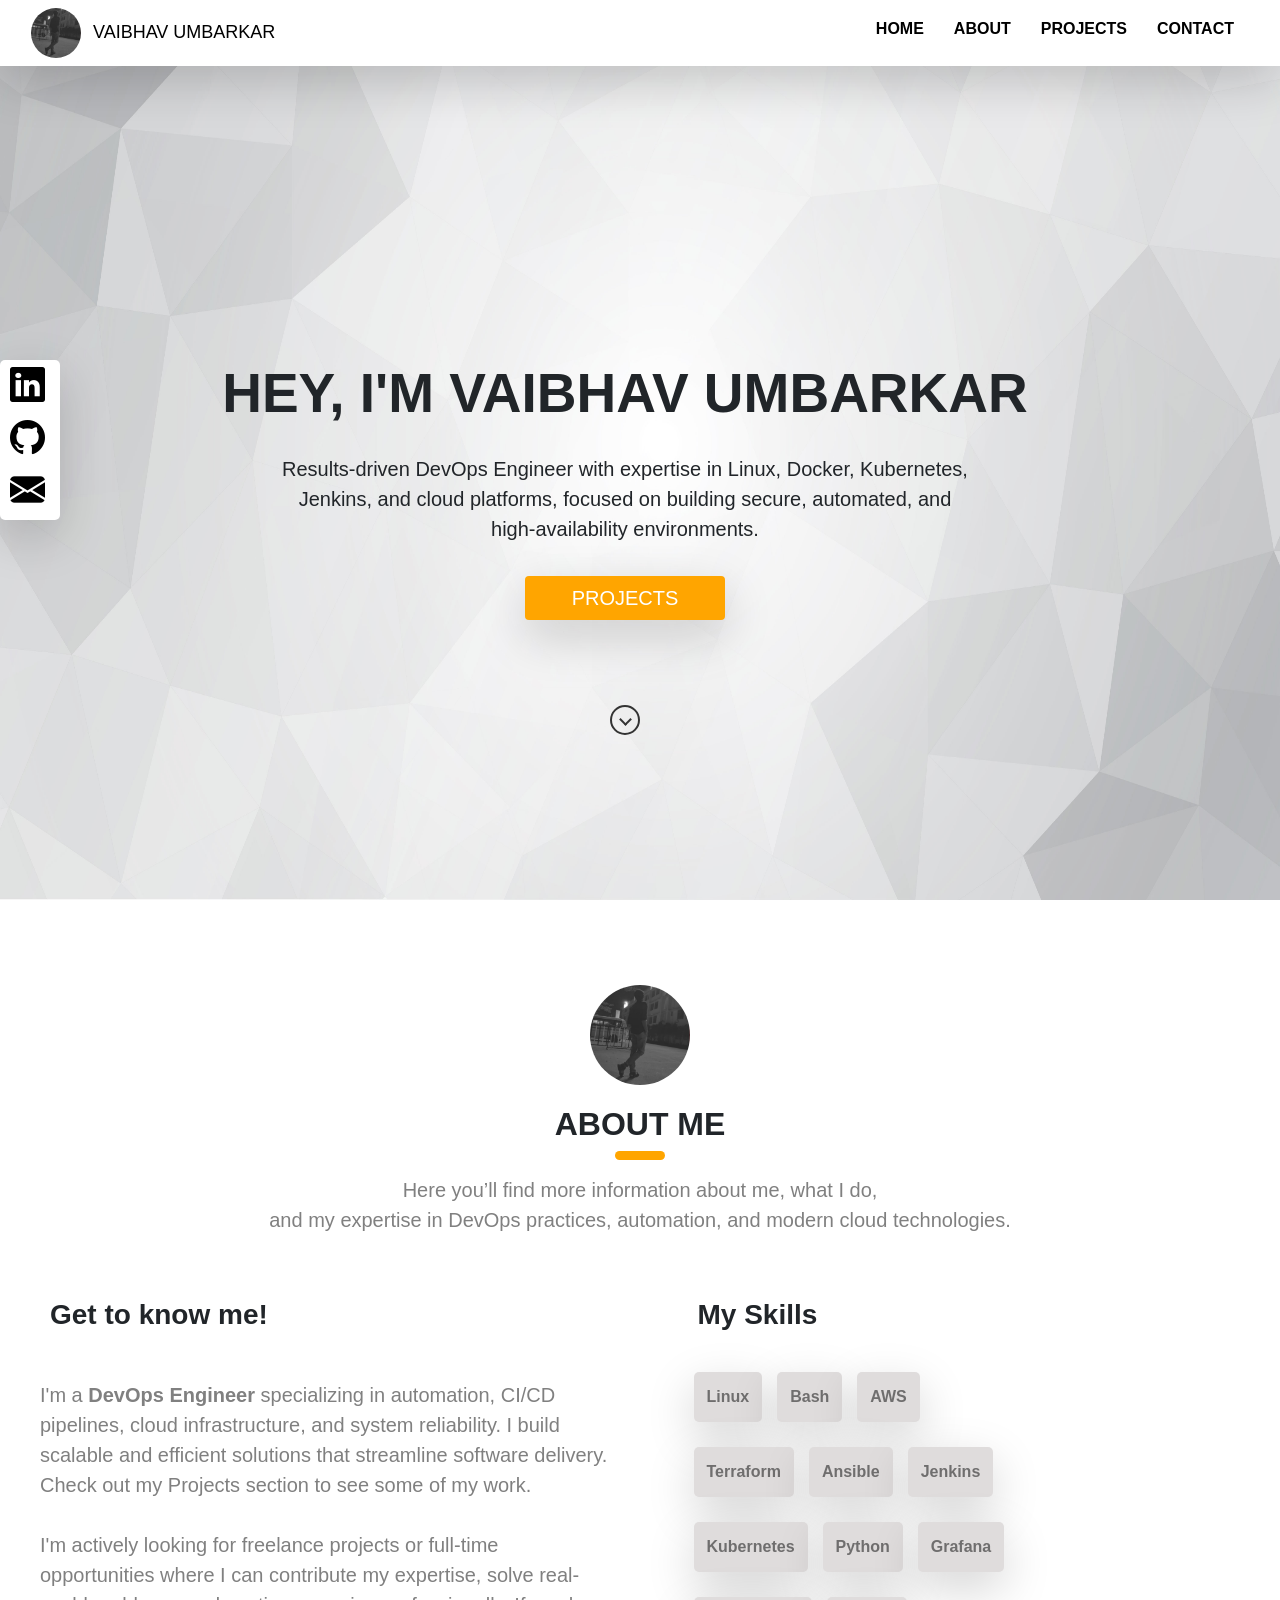
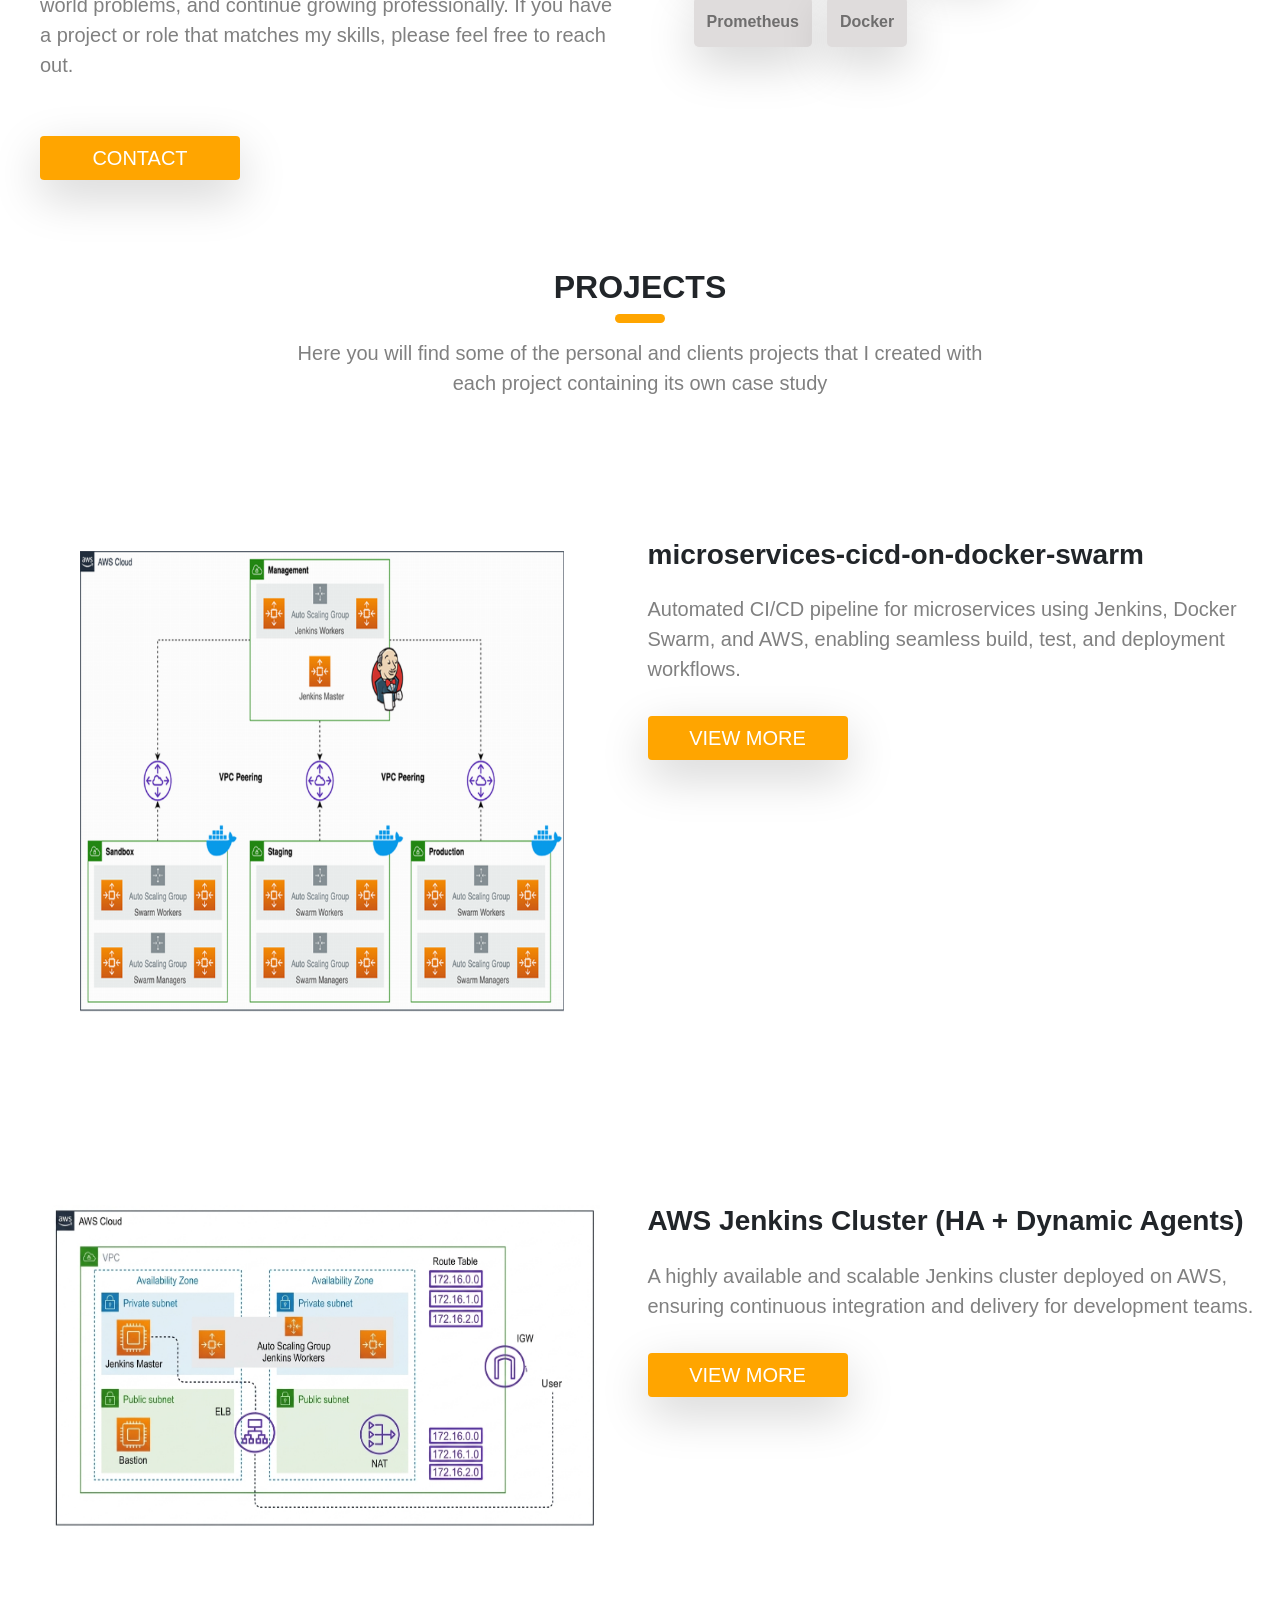
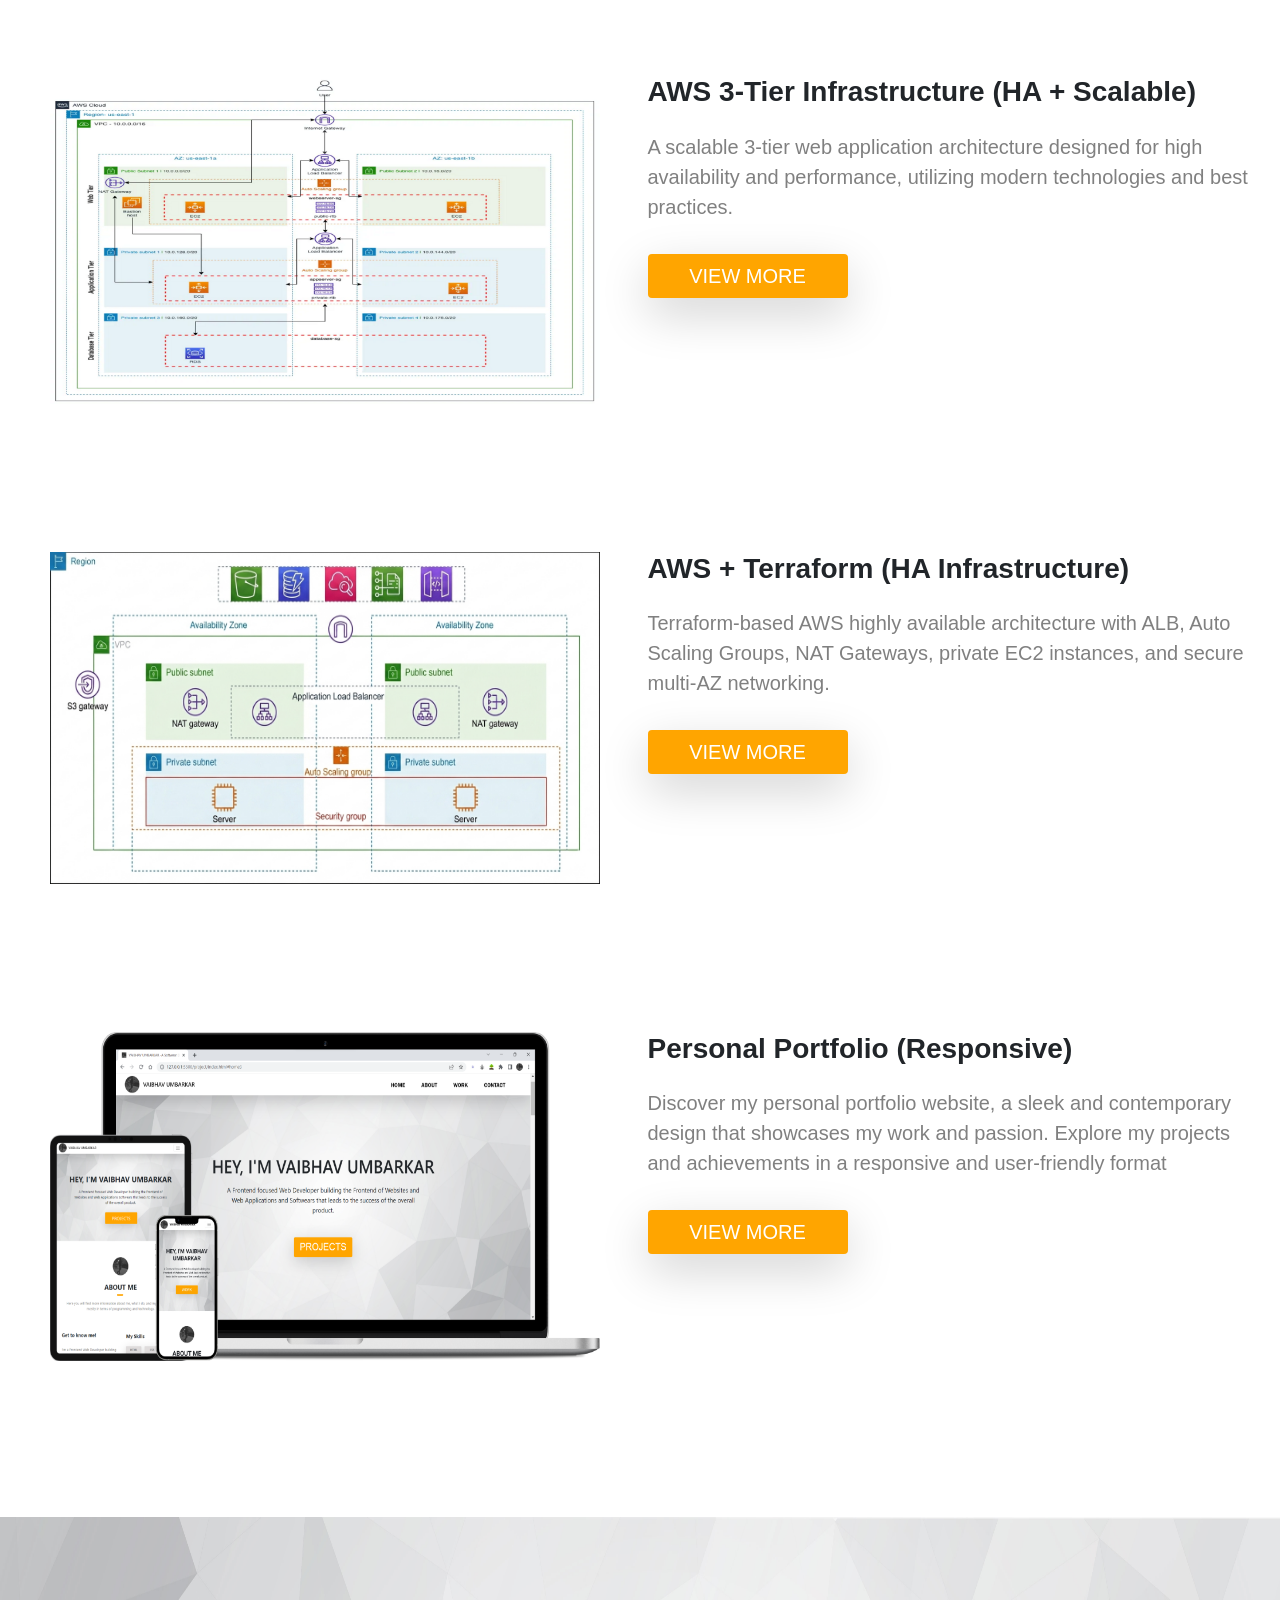
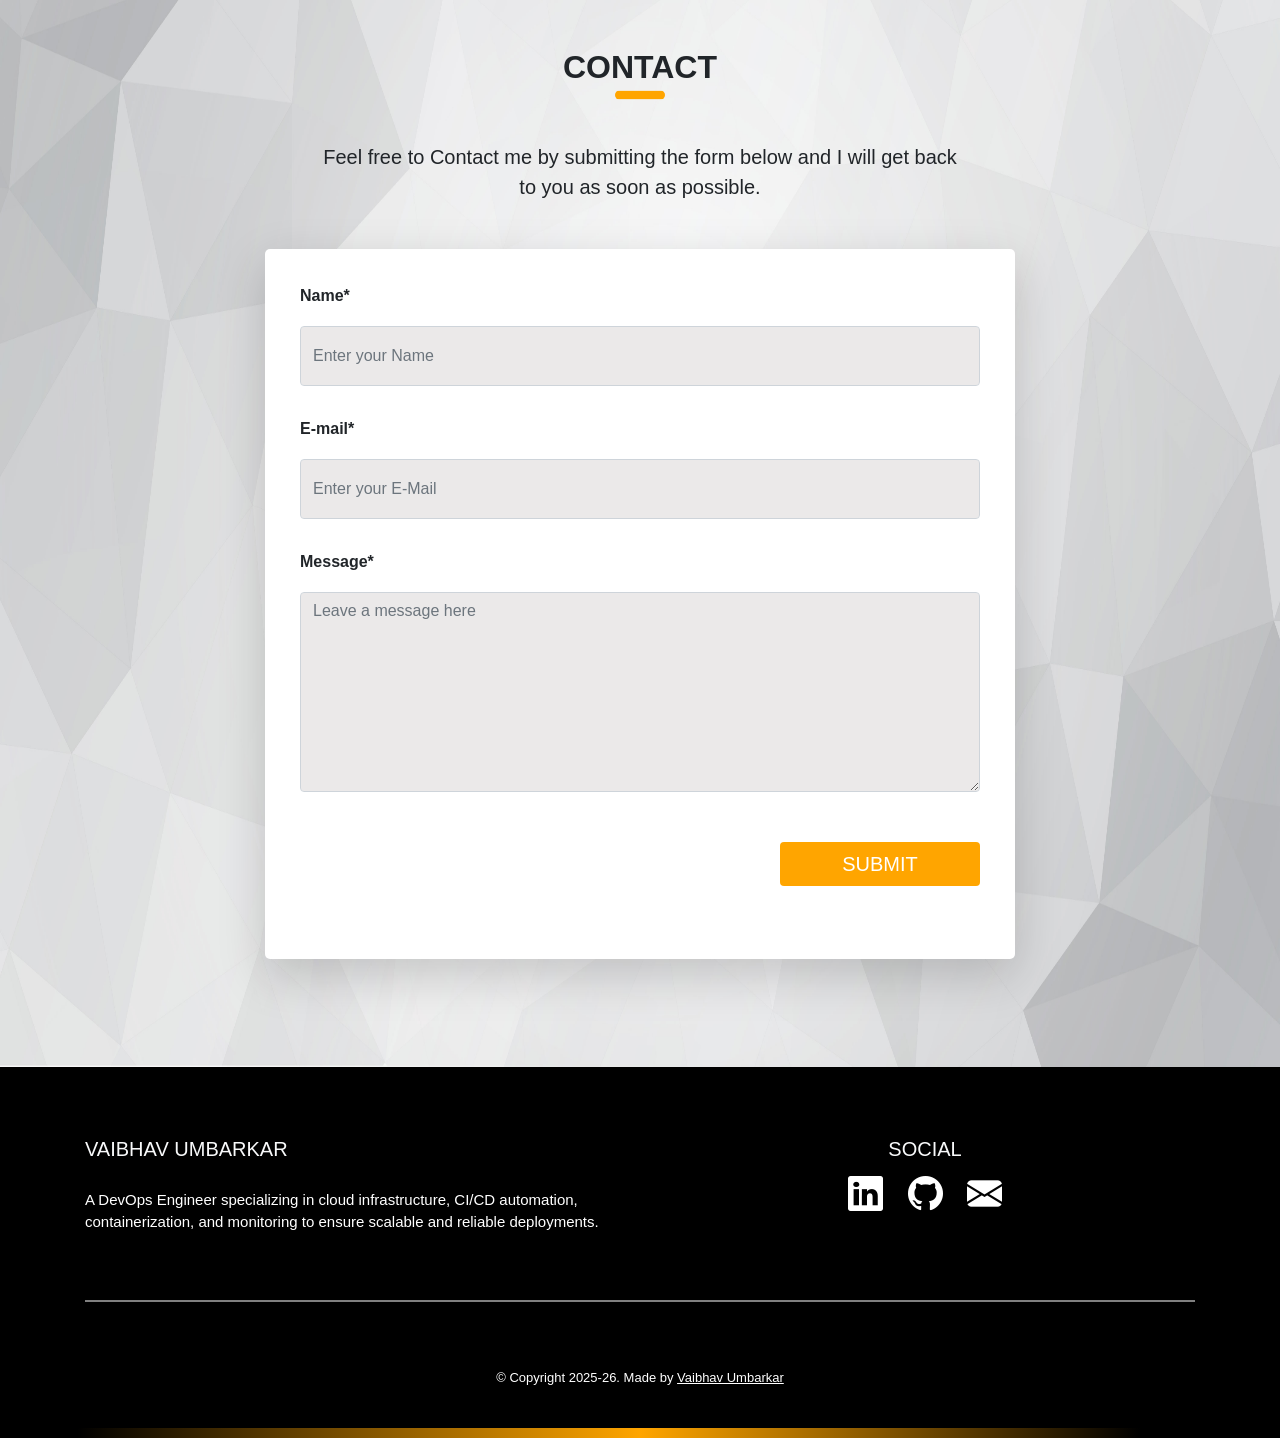
==== index.html @ 87131176 "Change hyper links" ====
<!DOCTYPE html>
<html lang="en">
<head>

    <!-- meta tags -->
    <meta charset="UTF-8">
    <meta http-equiv="X-UA-Compatible" content="IE=edge">
    <meta name="viewport" content="width=device-width, initial-scale=1.0">
    <meta name="description" content="A Frontend focused Web Developer building the Frontend of Websites and Web Applications and Softwears that leads to the success of the overall product.">
    <meta name="keywords" content="Vaibhav, vaibhav, Umbarkar, umbarkar, vaibhavumbarkar, Vaibhavumbarkar, VaibhavUmbarkar, Vaibhav Umbarkar">
    <meta name="google-site-verification" content="o3nYMN051mZ828_63ms5dxD56mHoXE8Yt19BJqFGlIg">

    <!-- bootstrap 5 CDN Link -->
    <script src="https://cdn.jsdelivr.net/npm/bootstrap@5.0.2/dist/js/bootstrap.bundle.min.js" integrity="sha384-MrcW6ZMFYlzcLA8Nl+NtUVF0sA7MsXsP1UyJoMp4YLEuNSfAP+JcXn/tWtIaxVXM" crossorigin="anonymous"></script>
    
    <!-- Bootstrap 5 mini -->
    <link rel="stylesheet" href="style/bootstrap.min.css">

    <!-- bootstrap-icons CDN Link -->
    <link rel="stylesheet" href="https://cdn.jsdelivr.net/npm/bootstrap-icons@1.9.1/font/bootstrap-icons.css"> 
    
    <!-- Custom CSS Link -->
    <link rel="stylesheet" href="style/style.css">

    <!-- Custom Javascript -->
    <script src="script/navbar.js"></script>
    
    <!-- Favicon -->
    <link rel="icon" href="favicon.ico">

    <title>Vaibhav Umbarkar — Portfolio</title>

</head>
<body>

    <!-- HEADER SECTION -->
    <section class="relative_section">
        <section class="image-container">
            <img src="img/bg_img.jpg" alt="bg_img">
        </section>
        
        <nav class="navbar navbar-expand-lg navbar-light bg-white fixed-top shadow-lg">
            <section class="container-fluid">
                <a class="logo_div" id="text_decoration_none" href="#">
                    <img  class="logo_img" src="img/mypic.jpg" alt="Vaibhav Umbarkar">
                    <h5 class="logo_text">VAIBHAV UMBARKAR</h5>  
                </a>
                <button class="navbar-toggler btn btn-light" id="iconButton" type="button" data-bs-toggle="collapse" data-bs-target="#NavBar" aria-controls="NavBar" aria-expanded="false" aria-label="Toggle navigation">
                    <i class="bi bi-list" id="icon"></i>
                </button>
                <section class="collapse navbar-collapse justify-content-end" id="NavBar" style="text-decoration: none;">  
                    <section class="collapse_navbar navbar-nav"><hr>
                        <a class="container-fluid hover_color" id="text_decoration_none" href="#"><b>HOME</b></a><hr>                    
                        <a class="container-fluid hover_color" id="text_decoration_none" href="#about"><b>ABOUT</b></a><hr>
                        <a class="container-fluid hover_color" id="text_decoration_none" href="#projects"><b>PROJECTS</b></a><hr>
                        <a class="container-fluid hover_color pb-2" id="text_decoration_none" href="#contact"><b>CONTACT</b></a>               
                    </section>
                </section>
            </section>
        </nav>
        
        <section class="header_content_section row container-fluid">
            <section class="col-lg-1 d-none d-lg-block" style="padding: 0%;">
                <section class="social shadow-lg ">
                    <a class="social_icons" href="https://www.linkedin.com/in/vaibhav-umbarkar-832a65392"><i class="bi bi-linkedin"></i></a>
                    <a class="social_icons" href="https://www.github.com/vaibhav-umbarkar"><i class="bi bi-github"></i></a>
                    <a class="social_icons" href="mailto:vaibhavumbarkar8485@gmail.com"><i class="bi bi-envelope-fill"></i></a>
                </section>
            </section>
            <section class="col-lg-10">
                <h1 class="title"><b>HEY, I'M VAIBHAV UMBARKAR</b></h1>
                <p class="description_para">Results-driven DevOps Engineer with expertise in Linux, Docker, Kubernetes, Jenkins, and cloud platforms, focused on building secure, automated, and high-availability environments.</p>
                <div class="text-center">
                    <button class="button mt-3 btn shadow-lg">
                        <a id="text_decoration_none" class="button" href="#projects">PROJECTS</a>
                    </button>
                </div>
                <div class="scroll_icon_container">
                    <div class="field">
                        <div class="scroll"></div>
                    </div>
                </div>
            </section>
        </section>
    </section>

    <!-- ABOUT SECTION 1 -->
    <a href="#" id="about"></a>
    <section class="container-fluid text-center">
        <img class="myimg" src="img/mypic.jpg" alt="Vaibhav Umbarkar">
        <h2><B>ABOUT ME</B></h2>
        <hr class="text_underline">
        <p class="about_para">Here you’ll find more information about me, what I do, <br> and my expertise in DevOps practices, automation, and modern cloud technologies.</p>
    </section>

    <!-- ABOUT SECTION 2 -->
    <section class="row mr-0  mt-5">
        <section class="col-md-6">
            <h3 class="know_me_text"><b>Get to know me!</b></h3>
            <p class="know_me_para">
                I'm a <b>DevOps Engineer</b> specializing in automation, CI/CD pipelines, cloud infrastructure, and system reliability. I build scalable and efficient solutions that streamline software delivery. Check out my Projects section to see some of my work.<br><br>
                I'm actively looking for freelance projects or full-time opportunities where I can contribute my expertise, solve real-world problems, and continue growing professionally. If you have a project or role that matches my skills, please feel free to reach out.
            </p>
            <button class="contact_btn button btn shadow-lg">
                <a class="button" id="text_decoration_none" href="#contact">CONTACT</a>
            </button>
        </section>
        <section class="col-md-6">
            <h3 class="my_skills_text"><b>My Skills</b></h3>
            <section class="skills_section_1 cotainer">
                <section class="skill_row panel panel-default shadow-lg ml-4">
                    <section class="panel-heading text-black-50"><b>Linux</b></section>  
                </section>
                <section class="skill_row panel panel-default shadow-lg">
                    <section class="panel-heading text-black-50"><b>Bash</b></section>  
                </section>
                <section class="skill_row panel panel-default shadow-lg">
                    <section class="panel-heading text-black-50"><b>AWS</b></section>  
                </section>
            </section>
            <section class="skills_section_2 cotainer">
                <section class="skill_row panel panel-default shadow-lg ml-4">
                    <section class="panel-heading text-black-50"><b>Terraform</b></section>  
                </section>
                <section class="skill_row panel panel-default shadow-lg">
                    <section class="panel-heading text-black-50"><b>Ansible</b></section>  
                </section>
                <section class="skill_row panel panel-default shadow-lg">
                    <section class="panel-heading text-black-50"><b>Jenkins</b></section>  
                </section>
            </section>
            <section class="skills_section_2 cotainer">
                <section class="skill_row panel panel-default shadow-lg ml-4">
                    <section class="panel-heading text-black-50"><b>Kubernetes</b></section>  
                </section>
                <section class="skill_row panel panel-default shadow-lg">
                    <section class="panel-heading text-black-50"><b>Python</b></section>  
                </section>
                <section class="skill_row panel panel-default shadow-lg">
                    <section class="panel-heading text-black-50"><b>Grafana</b></section>  
                </section>
            </section>
            <section class="skills_section_2 cotainer">
                <section class="skill_row panel panel-default shadow-lg ml-4">
                    <section class="panel-heading text-black-50"><b>Prometheus</b></section>  
                </section>
                <section class="skill_row panel panel-default shadow-lg">
                    <section class="panel-heading text-black-50"><b>Docker</b></section>  
                </section>
            </section>
        </section>
    </section>

    <!-- PROJECTS SECTION  -->
    <a href="#" id="projects"></a>
    <section class="container-fluid text-center mt-5">
        <h2><B>PROJECTS</B></h2>
        <hr class="text_underline">
        <p class="about_para">Here you will find some of the personal and clients projects that I created with <br> each project containing its own case study</p>
    </section>

    <section class="project_div row mr-0">
        <section class="col-lg-6">
            <img class="project_img" src="img/img4.png" alt="personal_portfolio">
        </section>
        <section class="center_content col-lg-6">
            <h3 class="project_title"><b>microservices-cicd-on-docker-swarm</b></h3>
            <p class="project_para">Automated CI/CD pipeline for microservices using Jenkins, Docker Swarm, and AWS, enabling seamless build, test, and deployment workflows.</p>
            <button class="button btn shadow-lg mt-3">
                <a class="button" id="text_decoration_none" href="https://github.com/vaibhav-umbarkar/microservices-cicd-on-docker-swarm">VIEW MORE</a>
            </button>
        </section>
    </section>

    <section class="project_div row mr-0">
        <section class="col-lg-6">
            <img class="project_img" src="img/img1.png" alt="personal_portfolio">
        </section>
        <section class="center_content col-lg-6">
            <h3 class="project_title"><b>AWS Jenkins Cluster (HA + Dynamic Agents)</b></h3>
            <p class="project_para">A highly available and scalable Jenkins cluster deployed on AWS, ensuring continuous integration and delivery for development teams.</p>
            <button class="button btn shadow-lg mt-3">
                <a class="button" id="text_decoration_none" href="https://github.com/vaibhav-umbarkar/aws-jenkins-ha-cluster">VIEW MORE</a>
            </button>
        </section>
    </section>

    <section class="project_div row mr-0">
        <section class="col-lg-6">
            <img class="project_img" src="img/img2.png" alt="personal_portfolio">
        </section>
        <section class="center_content col-lg-6">
            <h3 class="project_title"><b>AWS 3-Tier Infrastructure (HA + Scalable)</b></h3>
            <p class="project_para">A scalable 3-tier web application architecture designed for high availability and performance, utilizing modern technologies and best practices.</p>
            <button class="button btn shadow-lg mt-3">
                <a class="button" id="text_decoration_none" href="https://github.com/vaibhav-umbarkar/aws-3tier-ha-infrastructure">VIEW MORE</a>
            </button>
        </section>
    </section>

    <section class="project_div row mr-0">
        <section class="col-lg-6">
            <img class="project_img" src="img/img3.png" alt="personal_portfolio">
        </section>
        <section class="center_content col-lg-6">
            <h3 class="project_title"><b>AWS + Terraform (HA Infrastructure)</b></h3>
            <p class="project_para">Terraform-based AWS highly available architecture with ALB, Auto Scaling Groups, NAT Gateways, private EC2 instances, and secure multi-AZ networking.</p>
            <button class="button btn shadow-lg mt-3">
                <a class="button" id="text_decoration_none" href="https://github.com/vaibhav-umbarkar/aws-terraform-ha-infrastructure">VIEW MORE</a>
            </button>
        </section>
    </section>

    <section class="project_div row mr-0">
        <section class="col-lg-6">
            <img class="project_img" src="img/img.png" alt="personal_portfolio">
        </section>
        <section class="center_content col-lg-6">
            <h3 class="project_title"><b>Personal Portfolio (Responsive)</b></h3>
            <p class="project_para">Discover my personal portfolio website, a sleek and contemporary design that showcases my work and passion. Explore my projects and achievements in a responsive and user-friendly format</p>
            <button class="button btn shadow-lg mt-3">
                <a class="button" id="text_decoration_none" href="#">VIEW MORE</a>
            </button>
        </section>
    </section>
    
    <!-- CONTACT SECTION -->
    <section class="relative_section mt-5">
        <h2 class="form_title"><B>CONTACT</B></h2>
        <hr class="text_underline_contact">
        <img class="footer_bg_img" src="img/bg_img.jpg" alt="bg_img" id="contact">
        <p class="form_para">Feel free to Contact me by submitting the form below and I will get back to you as soon as possible.</p>
        <section class="form_section container shadow-lg">    
            <form class="form_div" id="myForm" method="POST" action="https://formsubmit.co/vaibhavumbarkar8485@gmail.com">
                <section class="form-group">
                  <label for="name"><b>Name*</b></label>
                  <input id="input_tag" type="text" name="Name" class="form-control" placeholder="Enter your Name" required>
                </section>
                <section class="form-group">
                  <label class="label_text" for="email"><b>E-mail*</b></label>
                  <input id="input_tag" type="email" name="Email" class="form-control" placeholder="Enter your E-Mail" required>
                </section>
                <div class="form-floating">
                    <label class="label_text" for="text"><b>Message*</b></label>
                    <textarea id="input_tag" type="text" name="Message" class="form-control" placeholder="Leave a message here" id="floatingTextarea2" style="height: 200px" required></textarea>
                </div>
                <section class="submit_btn_section form-group">
                    <button class="button_2 btn" id="btn" type="submit">SUBMIT</button>
                </section>
                <input type="hidden" name="_captcha" value="true">
                <input type="hidden" name="_next" value="__URL__/pages/thank_you.html">
            </form>
        </section>
    </section>
    
    <!-- FOOTER SECTION -->
    <section class="container-fluid" style="background-color: black;">
        <section class="container" style="padding-top: 70px;">
            <section class="row">
                <section class="col-md-6">
                    <h5 class="text-light">VAIBHAV UMBARKAR</h5>
                    <p class="footer_para">A DevOps Engineer specializing in cloud infrastructure, CI/CD automation, containerization, and monitoring to ensure scalable and reliable deployments.</p>
                </section>
                <section class="social_section col-md-6">
                    <section class="social_icons_align">
                        <h5 class="text-light">SOCIAL</h5>
                    </section>
                    <section class="social_icons_align">
                        <a class="social_icons_2" href="https://www.linkedin.com/in/vaibhav-umbarkar-832a65392"><i class="bi bi-linkedin"></i></a>
                        <a class="social_icons_2" href="https://www.github.com/vaibhav-umbarkar"><i class="bi bi-github"></i></a>
                        <a class="social_icons_2" href="mailto:vaibhavumbarkar8485@gmail.com"><i class="bi bi-envelope-fill"></i></a>
                    </section>
               </section>
            </section>
            <hr class="horizantal_line">
            <p class="copy_right">© Copyright 2025-26. Made by <a class="text-white" href="#"><u>Vaibhav Umbarkar</u></a></p>
        </section>
        <section class="them_line"></section>
    </section>
</body>
</html>
---- style/style.css ----
/* Global */
* {
  margin: 0%;
  padding: 0%;
}

html {
  scroll-behavior: smooth;
}

#text_decoration_none {
  text-decoration: none;
}

.hover_color {
  color: black;
}

.hover_color:hover {
  color: orange;
}

.button {
  background-color: orange;
  color: white;
  margin-top: 50px;
  width: 200px;
  font-size: 20px;
}

.button:hover {
  transform: translate(0, -5px);
  color: white;
}

.button_2 {
  background-color: orange;
  color: white;
  margin-top: 50px;
  width: 200px;
  font-size: 20px;
}

.button_2:hover {
  transform: translate(0, -5px);
  color: white;
}

.relative_section {
  position: relative;
}

.navbar {
  top: 0px;
  left: 0px;
  position: absolute;
  position: fixed;
}

.logo_div {
  display: inline-flex;
  color: black;
}

.logo_div:hover {
  color: orange;
}

.logo_img {
  border-radius: 30px;
  width: 50px;
  height: 50px;
}

.logo_text {
  font-size: 18px;
  margin-top: 14px;
  margin-left: 12px;
}

.collapse_navbar {
  text-align: center;
}

@media (max-width: 768px) {
  .collapse_navbar {
    text-align: right;
  }
}

.anchor_tag {
  text-decoration: none;
}

.image-container img {
  width: 100%;
  height: 100vh;
}

/* Media for Mobile */
@media (max-width: 768px) {
  .image-container img {
    width: 100%;
    height: 550px;
  }
}

/* Media for Tablet */
@media (min-width: 768px) and (max-width: 992px) {
  .image-container img {
    width: 100%;
    height: 550px;
  }
}

.header_content_section {
  top: 40%;
  left: 0%;
  position: absolute;
}

.social {
  width: 60px;
  height: 160px;
  display: block;
  background-color: white;
  border-radius: 5px;
  margin-left: 0px;
}

.social_icons {
  font-size: 35px;
  padding: 10px;
  color: black;
}

.social_icons:hover {
  color: orange;
}

.title {
  text-align: center;
  font-size: 55px;
}

.description_para {
  text-align: center;
  font-size: 20px;
  padding: 20px 160px 0px 160px;
}

/* Meadia for Mobile */
@media (max-width: 768px) {
  .header_content_section {
    top: 30%;
    position: absolute;
    text-align: center;
    margin-left: 1px;
  }

  .title {
    font-size: 35px;
  }

  .description_para {
    text-align: center;
    font-size: 17px;
    padding: 6px;
  }
}

/* Meadia for Tablet */
@media (min-width: 768px) and (max-width: 991.98px) {
  .header_content_section {
    top: 30%;
    position: absolute;
    text-align: center;
    margin-left: 1px;
  }

  .title {
    text-align: center;
    font-size: 45px;
  }

  .description_para {
    text-align: center;
    font-size: 20px;
    padding: 30px 45px 20px 45px;
  }
}

/* Meadia for Mobile */
@media (max-width: 768px) {
  .button_2 {
    width: 100%;
    font-size: 20px;
  }

  .button:hover {
    scale: 0.9;
    color: white;
  }
}

/* Meadia for Tablet */
@media (min-width: 768px) and (max-width: 991.98px) {
  .button_2 {
    width: 100%;
    font-size: 25px;
  }

  .button:hover {
    scale: 0.9;
    color: white;
  }
}

/* Scrolling Animation Icon*/
.scroll_icon_container {
  position: absolute;
  margin-top: 100px;
  left: 50%;
  transform: translate(-50%, -50%);
}

/* Media for Mobile */
@media (max-width: 768px) {
  .scroll_icon_container {
    margin-top: 40px;
  }
}

/* Media for Tablet */
@media (min-width: 768px) and (max-width: 991.98px) {
  .scroll_icon_container {
    margin-top: 50px;
  }
}

.field {
  display: flex;
  align-items: center;
  justify-content: space-around;
  width: 300px;
}

.scroll {
  width: 30px;
  height: 30px;
  border: 2px solid #333;
  border-radius: 50%;
  position: relative;
  animation: down 1.5s infinite;
  -webkit-animation: down 1.5s infinite;
  &::before {
    content: "";
    position: absolute;
    top: 7.5px;
    left: 9px;
    width: 9px;
    height: 9px;
    border-left: 2px solid #333;
    border-bottom: 2px solid #333;
    transform: rotate(-45deg);
  }
}

@keyframes down {
  0% {
    transform: translate(0);
  }
  20% {
    transform: translateY(15px);
  }
  40% {
    transform: translate(0);
  }
}

@-webkit-keyframes down {
  0% {
    transform: translate(0);
  }
  20% {
    transform: translateY(15px);
  }
  40% {
    transform: translate(0);
  }
}

.myimg {
  width: 100px;
  height: 100px;
  border-radius: 50px;
  margin-top: 85px;
  margin-bottom: 20px;
}

.text_underline {
  border-style: none;
  border-top-style: solid;
  border-color: orange;
  border-width: 9px;
  border-radius: 10px;
  width: 50px;
  margin: auto;
}

.text_underline_contact {
  border-style: none;
  border-top-style: solid;
  border-color: orange;
  border-width: 9px;
  border-radius: 10px;
  position: absolute;
  top: 21%;
  left: 50%;
  width: 50px;
  transform: translate(-50%, -50%);
}

@media (max-width: 768px) {
  .text_underline_contact {
    top: 20%;
    width: 50px;
  }
}

.about_para {
  padding-top: 15px;
  font-size: 20px;
  color: grey;
}

/* Media for Mobile */
@media (max-width: 768px) {
  .myimg {
    margin-right: 0px;
  }
  .about_para {
    padding: 10px 20px 0px 20px;
    font-size: 17px;
    color: gray;
  }
}

/* Media for Tablet */
@media (min-width: 768px) and (max-width: 991.98px) {
  .myimg {
    margin-right: 0px;
  }

  .about_para {
    margin-top: 30px;
    font-size: 20px;
    color: grey;
  }
}

.know_me_text {
  padding-top: 15px;
  padding-left: 50px;
}

.know_me_para {
  padding-top: 40px;
  padding-left: 40px;
  font-size: 20px;
  color: gray;
}

.contact_btn {
  margin-top: 40px;
  margin-bottom: 40px;
  margin-left: 40px;
  font-size: 20px;
}

.my_skills_text {
  padding-top: 15px;
  padding-left: 50px;
}

.skills_section_1 {
  display: flex;
  margin: 40px 0px 0px 22px;
}

.skills_section_2 {
  display: flex;
  margin: 25px 0px 0px 22px;
}

.skill_row {
  text-align: center;
  padding: 13px;
  margin: 0px 15px 0px 0px;
  background-color: rgb(223, 220, 220);
  border-radius: 5px;
  height: 50px;
}

/* Media for Mobile */
@media (max-width: 768px) {
  .know_me_text {
    padding-top: 10px;
    padding-left: 25px;
  }

  .know_me_para {
    padding-top: 30px;
    padding-left: 25px;
    font-size: 17px;
  }

  .contact_btn {
    font-size: 25px;
    margin-top: 40px;
    margin-left: 25px;
  }

  .my_skills_text {
    padding-top: 15px;
    padding-left: 25px;
  }

  .skills_section_1 {
    margin: 45px 0px 0px 0px;
  }

  .skills_section_2 {
    margin: 20px 0px 0px 0px;
  }

  .skill_row {
    text-align: center;
    font-size: 14px;
  }
}

.project_div{
  margin-top: 90px;
}

.project_img {
  width: 89%;
  height: 85%;
  margin: 50px;
}

.project_title {
  margin-top: 8%;
}

.project_para {
  padding-top: 15px;
  font-size: 20px;
  color: gray;
}

/* Media for Mobile */
@media (max-width: 768px) {
  .project_img {
    width: 93%;
    height: 90%;
    margin: 10px 20px 10px 20px;
  }

  .project_title {
    text-align: center;
    font-size: 20px;
  }

  .project_para {
    text-align: center;
    padding: 15px 20px 0px 20px;
    font-size: 17px;
  }

  .center_content {
    text-align: center;
  }
}

/* Meadia for Tablet */
@media (min-width: 768px) and (max-width: 991.98px) {
  .project_title {
    text-align: center;
    margin-top: 30px;
  }

  .project_para {
    text-align: center;
    padding: 15px 40px 0px 40px;
  }

  .center_content {
    text-align: center;
  }
}

.form_div {
  padding: 35px 20px 30px 20px;
}

.form_title {
  position: absolute;
  top: 20%;
  left: 50%;
  transform: translate(-50%, -50%);
}

.form_para {
  text-align: center;
  margin: 30px 0px 0px 0px;
  position: absolute;
  top: 26%;
  left: 50%;
  transform: translate(-50%, -50%);
  font-size: 20px;
}

.footer_bg_img {
  margin-top: 100px;
  width: 100%;
  height: 1150px;
}

.form_section {
  width: 750px;
  height: 710px;
  position: absolute;
  top: 63%;
  left: 50%;
  transform: translate(-50%, -50%);
  background-color: white;
  border-radius: 5px;
}

.label_text {
  margin-top: 15px;
}

#input_tag {
  margin-top: 10px;
  height: 60px;
  background-color: rgb(235, 233, 233);
}

.submit_btn_section {
  text-align: right;
}

/* Media for Mobile */
@media (max-width: 768px) {
  .form_title {
    top: 18%;
  }

  .form_para {
    top: 24%;
    font-size: 15px;
    width: 80%;
  }

  .form_section {
    width: 85%;
    height: 690px;
    position: absolute;
    top: 64%;
  }

  .footer_bg_img {
    height: 990px;
  }
}

/* Meadia for Tablet */
@media (min-width: 768px) and (max-width: 991.98px) {
  .form_para {
    width: 70%;
  }
}

.footer_section {
  background-color: black;
}

.footer_para{
  padding-top: 20px;
  font-size: 15px;
  color: white;
}

.social_icons_2 {
  font-size: 35px;
  padding: 15px 10px 10px 10px;
  color: white;
}

.social_icons_2:hover {
  color: orange;
}

.horizantal_line {
  margin-top: 50px;
  border: 0.2px solid gray;
}

.copy_right {
  color: white;
  text-align: center;
  padding-top: 50px;
  padding-bottom: 25px;
  font-size: 13px;
}

.them_line {
  height: 10px;
  background: linear-gradient(to right, black 5%, orange 50%, black 90%);
}

.social_icons_align {
  text-align: center;
}

/* Media for Mobile */
@media (max-width: 768px) {

  .footer_para{
    font-size: 12px;
  }

  .social_section {
    margin-top: 30px;
  }

  .social_icons_align {
    text-align: left;
    padding-top: 20px;

  }

  .social_icons_2 {
    padding: 15px 10px 10px 4px;
  }
}

/* Pop-Up Successful Submit Window */
.popup {
  display: none;
  position: absolute;
  top: 40%;
  left: 50%;
  transform: translate(-50%, -50%);
  width: 80%;
  height: 10%;
  justify-content: center;
  align-items: center;
  animation: fadeIn 3s ease;
}

@media (max-width: 768px) {
  .popup {
    top: 40%;
    left: 50%;
    transform: translate(-50%, -50%);
    width: 355px;
  }
}

.popup-content {
  background-color: orange;
  color: white;
  padding: 20px;
  border-radius: 5px;
  text-align: center;
  animation: slideIn 0.5s ease;
}

@keyframes fadeIn {
  from {
    opacity: 0;
  }
  to {
    opacity: 1;
  }
}

@keyframes slideIn {
  from {
    transform: translateY(-50px);
    opacity: 0;
  }
  to {
    transform: translateY(0);
    opacity: 1;
  }
}

.close {
  color: white;
  position: absolute;
  top: 10px;
  right: 10px;
  cursor: pointer;
}
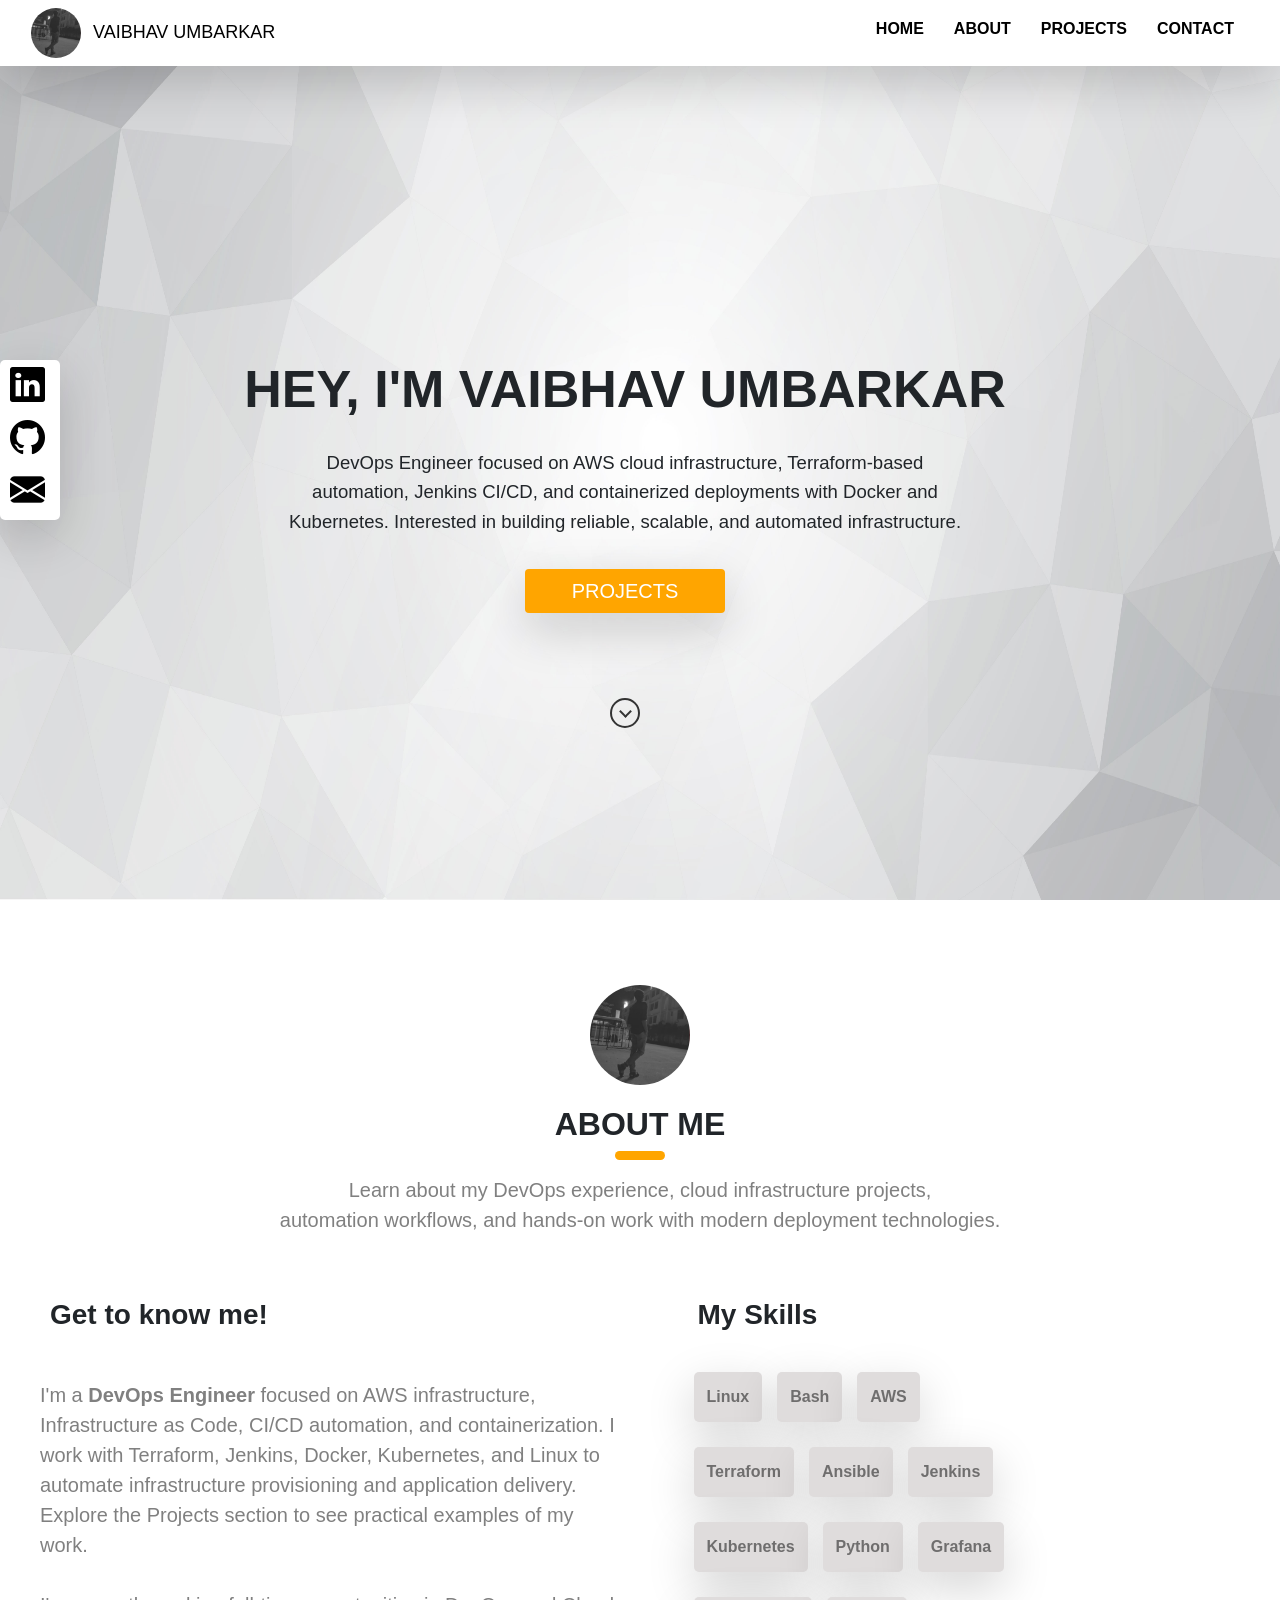
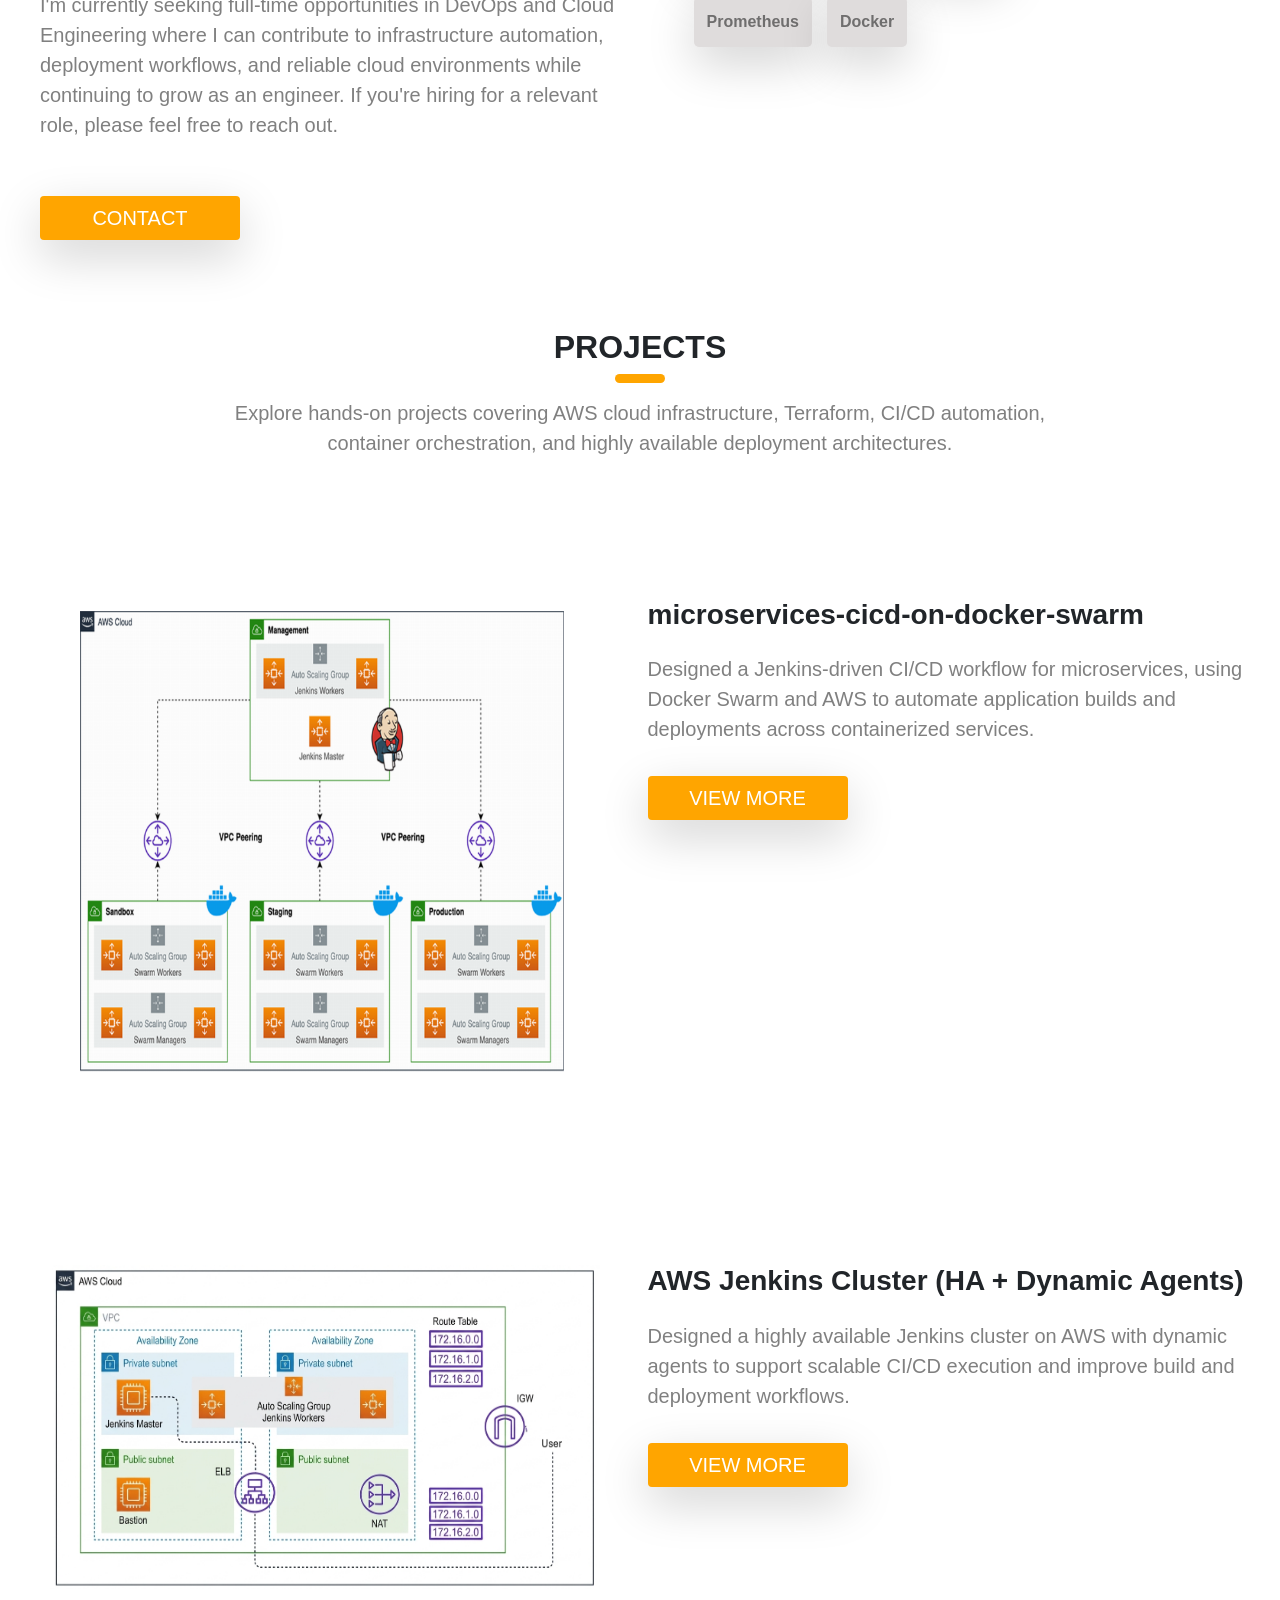
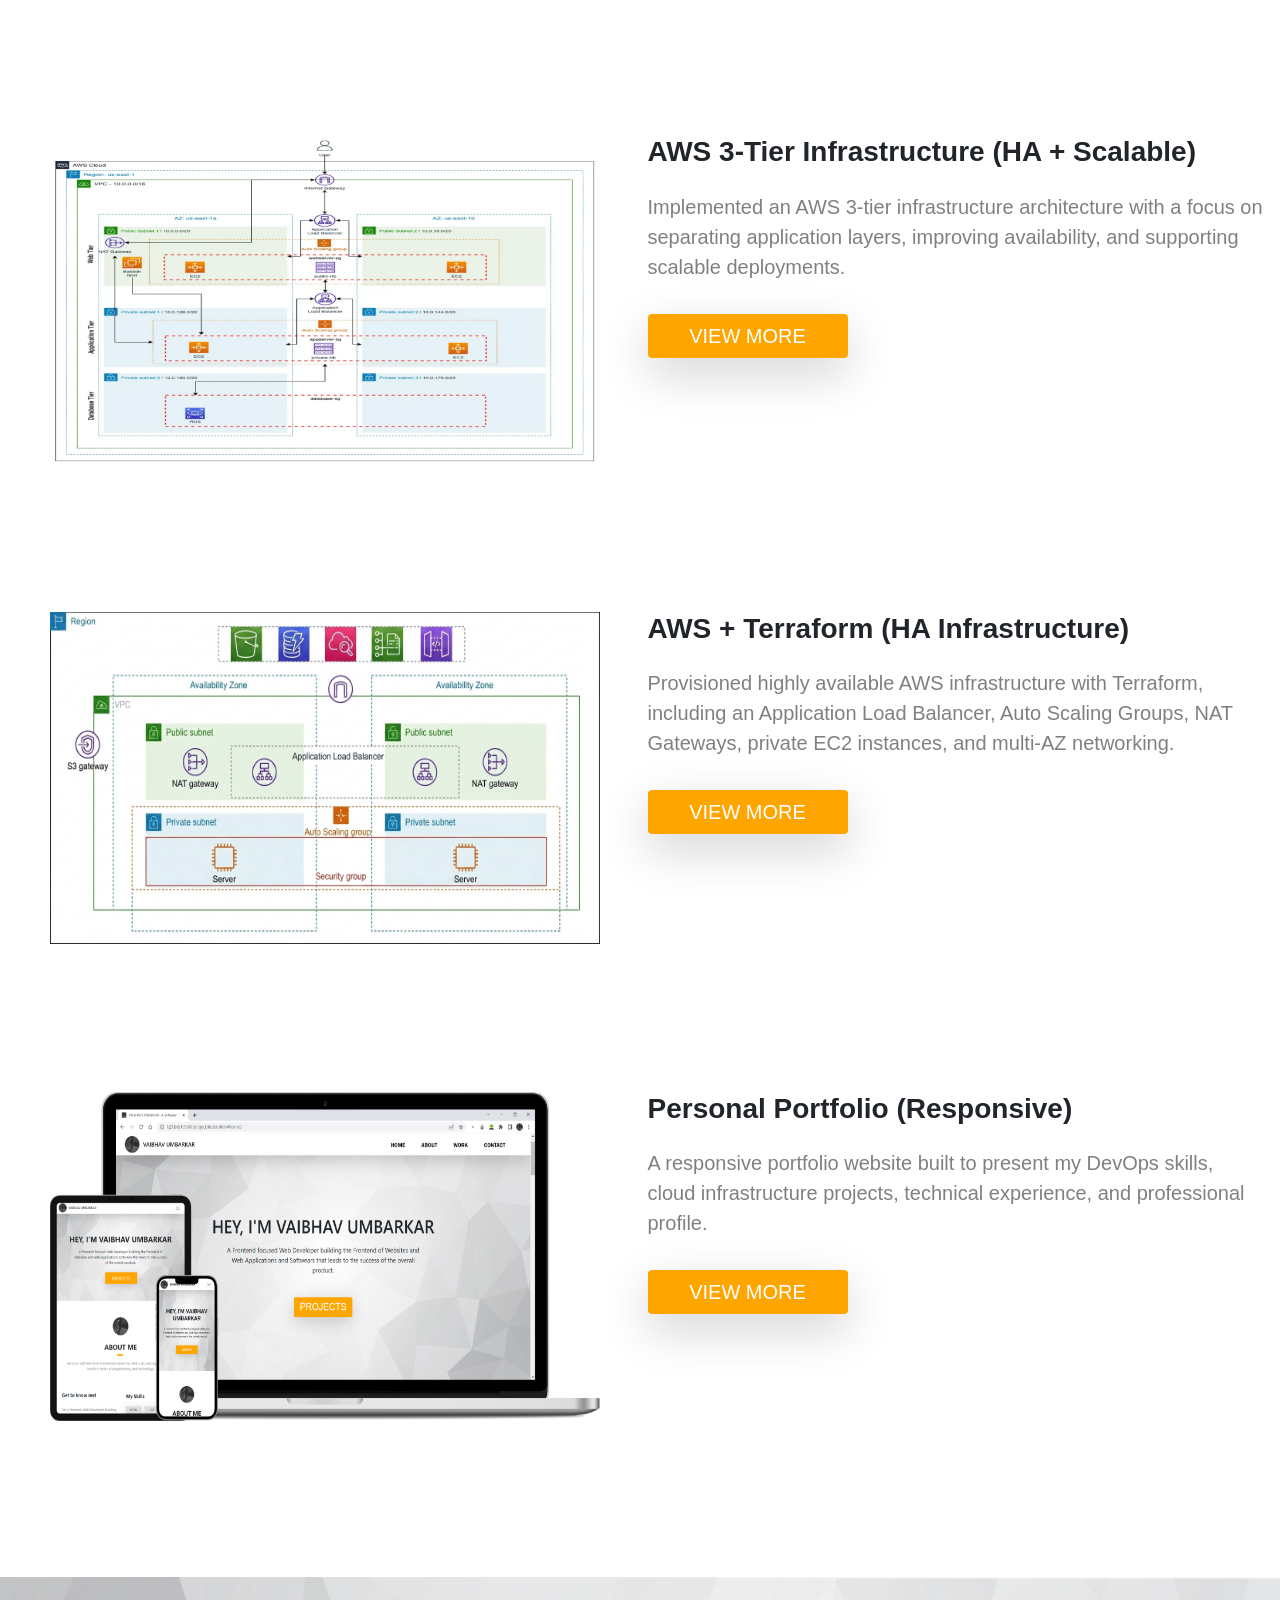
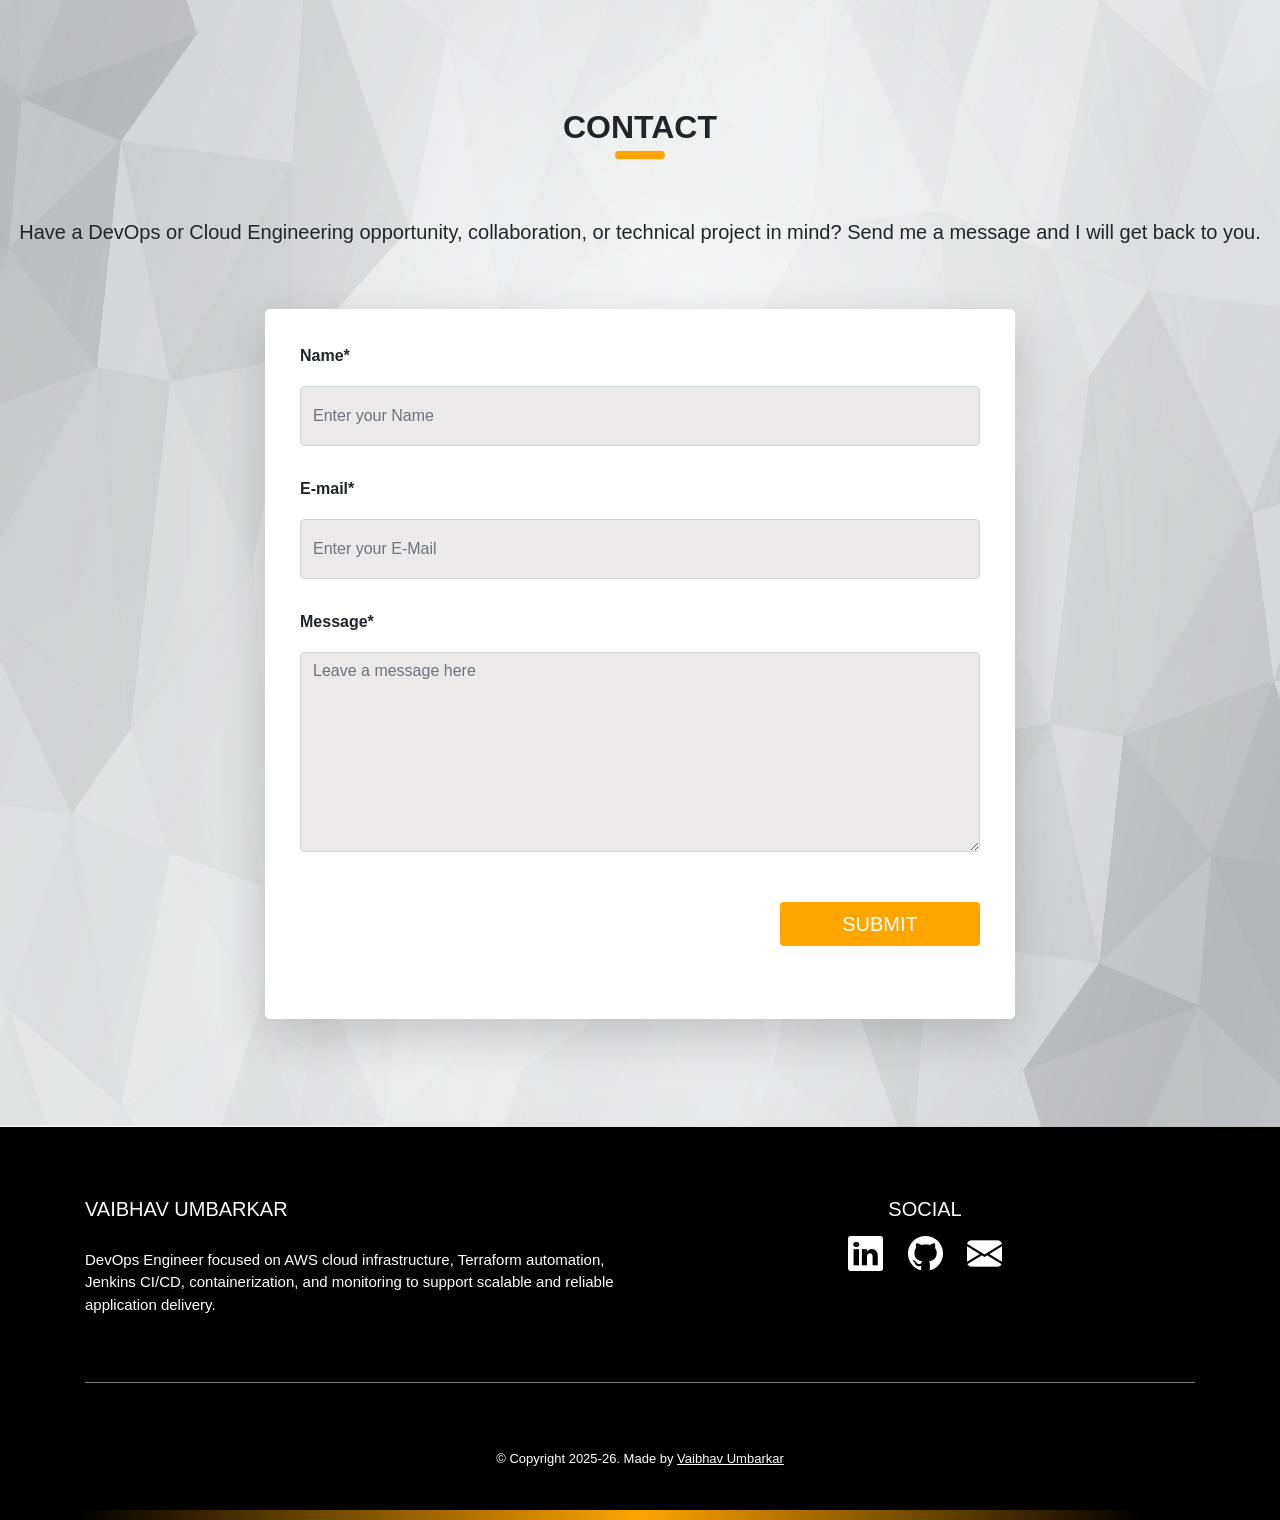
==== commit a4f5b111: "Improve index.html and style.css" ====
--- a/index.html
+++ b/index.html
@@ -6,7 +6,7 @@
     <meta charset="UTF-8">
     <meta http-equiv="X-UA-Compatible" content="IE=edge">
     <meta name="viewport" content="width=device-width, initial-scale=1.0">
-    <meta name="description" content="A Frontend focused Web Developer building the Frontend of Websites and Web Applications and Softwears that leads to the success of the overall product.">
+    <meta name="description" content="Vaibhav Umbarkar is a DevOps Engineer focused on AWS cloud infrastructure, Terraform, Jenkins CI/CD, Docker, Kubernetes, Linux, and infrastructure automation.">
     <meta name="keywords" content="Vaibhav, vaibhav, Umbarkar, umbarkar, vaibhavumbarkar, Vaibhavumbarkar, VaibhavUmbarkar, Vaibhav Umbarkar">
     <meta name="google-site-verification" content="o3nYMN051mZ828_63ms5dxD56mHoXE8Yt19BJqFGlIg">
 
@@ -28,7 +28,7 @@
     <!-- Favicon -->
     <link rel="icon" href="favicon.ico">
 
-    <title>Vaibhav Umbarkar — Portfolio</title>
+    <title>Vaibhav Umbarkar | DevOps Engineer | AWS & Cloud Infrastructure</title>
 
 </head>
 <body>
@@ -69,7 +69,7 @@
             </section>
             <section class="col-lg-10">
                 <h1 class="title"><b>HEY, I'M VAIBHAV UMBARKAR</b></h1>
-                <p class="description_para">Results-driven DevOps Engineer with expertise in Linux, Docker, Kubernetes, Jenkins, and cloud platforms, focused on building secure, automated, and high-availability environments.</p>
+                <p class="description_para">DevOps Engineer focused on AWS cloud infrastructure, Terraform-based automation, Jenkins CI/CD, and containerized deployments with Docker and Kubernetes. Interested in building reliable, scalable, and automated infrastructure.</p>
                 <div class="text-center">
                     <button class="button mt-3 btn shadow-lg">
                         <a id="text_decoration_none" class="button" href="#projects">PROJECTS</a>
@@ -90,7 +90,7 @@
         <img class="myimg" src="img/mypic.jpg" alt="Vaibhav Umbarkar">
         <h2><B>ABOUT ME</B></h2>
         <hr class="text_underline">
-        <p class="about_para">Here you’ll find more information about me, what I do, <br> and my expertise in DevOps practices, automation, and modern cloud technologies.</p>
+        <p class="about_para">Learn about my DevOps experience, cloud infrastructure projects, <br> automation workflows, and hands-on work with modern deployment technologies.</p>
     </section>
 
     <!-- ABOUT SECTION 2 -->
@@ -98,8 +98,8 @@
         <section class="col-md-6">
             <h3 class="know_me_text"><b>Get to know me!</b></h3>
             <p class="know_me_para">
-                I'm a <b>DevOps Engineer</b> specializing in automation, CI/CD pipelines, cloud infrastructure, and system reliability. I build scalable and efficient solutions that streamline software delivery. Check out my Projects section to see some of my work.<br><br>
-                I'm actively looking for freelance projects or full-time opportunities where I can contribute my expertise, solve real-world problems, and continue growing professionally. If you have a project or role that matches my skills, please feel free to reach out.
+                I'm a <b>DevOps Engineer</b> focused on AWS infrastructure, Infrastructure as Code, CI/CD automation, and containerization. I work with Terraform, Jenkins, Docker, Kubernetes, and Linux to automate infrastructure provisioning and application delivery. Explore the Projects section to see practical examples of my work.<br><br>
+                I'm currently seeking full-time opportunities in DevOps and Cloud Engineering where I can contribute to infrastructure automation, deployment workflows, and reliable cloud environments while continuing to grow as an engineer. If you're hiring for a relevant role, please feel free to reach out.
             </p>
             <button class="contact_btn button btn shadow-lg">
                 <a class="button" id="text_decoration_none" href="#contact">CONTACT</a>
@@ -156,7 +156,7 @@
     <section class="container-fluid text-center mt-5">
         <h2><B>PROJECTS</B></h2>
         <hr class="text_underline">
-        <p class="about_para">Here you will find some of the personal and clients projects that I created with <br> each project containing its own case study</p>
+        <p class="about_para">Explore hands-on projects covering AWS cloud infrastructure, Terraform, CI/CD automation, <br> container orchestration, and highly available deployment architectures.</p>
     </section>
 
     <section class="project_div row mr-0">
@@ -165,7 +165,7 @@
         </section>
         <section class="center_content col-lg-6">
             <h3 class="project_title"><b>microservices-cicd-on-docker-swarm</b></h3>
-            <p class="project_para">Automated CI/CD pipeline for microservices using Jenkins, Docker Swarm, and AWS, enabling seamless build, test, and deployment workflows.</p>
+            <p class="project_para">Designed a Jenkins-driven CI/CD workflow for microservices, using Docker Swarm and AWS to automate application builds and deployments across containerized services.</p>
             <button class="button btn shadow-lg mt-3">
                 <a class="button" id="text_decoration_none" href="https://github.com/vaibhav-umbarkar/microservices-cicd-on-docker-swarm">VIEW MORE</a>
             </button>
@@ -178,7 +178,7 @@
         </section>
         <section class="center_content col-lg-6">
             <h3 class="project_title"><b>AWS Jenkins Cluster (HA + Dynamic Agents)</b></h3>
-            <p class="project_para">A highly available and scalable Jenkins cluster deployed on AWS, ensuring continuous integration and delivery for development teams.</p>
+            <p class="project_para">Designed a highly available Jenkins cluster on AWS with dynamic agents to support scalable CI/CD execution and improve build and deployment workflows.</p>
             <button class="button btn shadow-lg mt-3">
                 <a class="button" id="text_decoration_none" href="https://github.com/vaibhav-umbarkar/aws-jenkins-ha-cluster">VIEW MORE</a>
             </button>
@@ -191,7 +191,7 @@
         </section>
         <section class="center_content col-lg-6">
             <h3 class="project_title"><b>AWS 3-Tier Infrastructure (HA + Scalable)</b></h3>
-            <p class="project_para">A scalable 3-tier web application architecture designed for high availability and performance, utilizing modern technologies and best practices.</p>
+            <p class="project_para">Implemented an AWS 3-tier infrastructure architecture with a focus on separating application layers, improving availability, and supporting scalable deployments.</p>
             <button class="button btn shadow-lg mt-3">
                 <a class="button" id="text_decoration_none" href="https://github.com/vaibhav-umbarkar/aws-3tier-ha-infrastructure">VIEW MORE</a>
             </button>
@@ -204,7 +204,7 @@
         </section>
         <section class="center_content col-lg-6">
             <h3 class="project_title"><b>AWS + Terraform (HA Infrastructure)</b></h3>
-            <p class="project_para">Terraform-based AWS highly available architecture with ALB, Auto Scaling Groups, NAT Gateways, private EC2 instances, and secure multi-AZ networking.</p>
+            <p class="project_para">Provisioned highly available AWS infrastructure with Terraform, including an Application Load Balancer, Auto Scaling Groups, NAT Gateways, private EC2 instances, and multi-AZ networking.</p>
             <button class="button btn shadow-lg mt-3">
                 <a class="button" id="text_decoration_none" href="https://github.com/vaibhav-umbarkar/aws-terraform-ha-infrastructure">VIEW MORE</a>
             </button>
@@ -217,7 +217,7 @@
         </section>
         <section class="center_content col-lg-6">
             <h3 class="project_title"><b>Personal Portfolio (Responsive)</b></h3>
-            <p class="project_para">Discover my personal portfolio website, a sleek and contemporary design that showcases my work and passion. Explore my projects and achievements in a responsive and user-friendly format</p>
+            <p class="project_para">A responsive portfolio website built to present my DevOps skills, cloud infrastructure projects, technical experience, and professional profile.</p>
             <button class="button btn shadow-lg mt-3">
                 <a class="button" id="text_decoration_none" href="#">VIEW MORE</a>
             </button>
@@ -229,7 +229,7 @@
         <h2 class="form_title"><B>CONTACT</B></h2>
         <hr class="text_underline_contact">
         <img class="footer_bg_img" src="img/bg_img.jpg" alt="bg_img" id="contact">
-        <p class="form_para">Feel free to Contact me by submitting the form below and I will get back to you as soon as possible.</p>
+        <p class="form_para">Have a DevOps or Cloud Engineering opportunity, collaboration, or technical project in mind? Send me a message and I will get back to you.</p>
         <section class="form_section container shadow-lg">    
             <form class="form_div" id="myForm" method="POST" action="https://formsubmit.co/vaibhavumbarkar8485@gmail.com">
                 <section class="form-group">
@@ -259,7 +259,7 @@
             <section class="row">
                 <section class="col-md-6">
                     <h5 class="text-light">VAIBHAV UMBARKAR</h5>
-                    <p class="footer_para">A DevOps Engineer specializing in cloud infrastructure, CI/CD automation, containerization, and monitoring to ensure scalable and reliable deployments.</p>
+                    <p class="footer_para">DevOps Engineer focused on AWS cloud infrastructure, Terraform automation, Jenkins CI/CD, containerization, and monitoring to support scalable and reliable application delivery.</p>
                 </section>
                 <section class="social_section col-md-6">
                     <section class="social_icons_align">
--- a/style/style.css
+++ b/style/style.css
@@ -1,241 +1,141 @@
-/* Global */
+/* =========================================================
+   Global styles
+   ========================================================= */
+*,
+*::before,
+*::after {
+  box-sizing: border-box;
+}
+
 * {
-  margin: 0%;
-  padding: 0%;
+  margin: 0;
+  padding: 0;
 }
 
 html {
   scroll-behavior: smooth;
 }
 
-#text_decoration_none {
+#text_decoration_none,
+.anchor_tag {
   text-decoration: none;
 }
 
 .hover_color {
-  color: black;
-}
-
-.hover_color:hover {
+  color: #000;
+}
+
+.hover_color:hover,
+.logo_div:hover,
+.social_icons:hover,
+.social_icons_2:hover {
   color: orange;
 }
 
-.button {
+/* =========================================================
+   Buttons
+   ========================================================= */
+.button,
+.button_2 {
+  width: 200px;
+  margin-top: 50px;
   background-color: orange;
-  color: white;
-  margin-top: 50px;
-  width: 200px;
+  color: #fff;
   font-size: 20px;
-}
-
-.button:hover {
-  transform: translate(0, -5px);
-  color: white;
-}
-
-.button_2 {
-  background-color: orange;
-  color: white;
-  margin-top: 50px;
-  width: 200px;
-  font-size: 20px;
-}
-
+  transition: transform 0.2s ease, color 0.2s ease;
+}
+
+.button:hover,
 .button_2:hover {
-  transform: translate(0, -5px);
-  color: white;
-}
-
+  transform: translateY(-5px);
+  color: #fff;
+}
+
+/* =========================================================
+   Navigation and branding
+   ========================================================= */
 .relative_section {
   position: relative;
 }
 
 .navbar {
-  top: 0px;
-  left: 0px;
-  position: absolute;
   position: fixed;
+  top: 0;
+  left: 0;
+  z-index: 1000;
 }
 
 .logo_div {
   display: inline-flex;
-  color: black;
-}
-
-.logo_div:hover {
-  color: orange;
+  color: #000;
 }
 
 .logo_img {
-  border-radius: 30px;
   width: 50px;
   height: 50px;
+  border-radius: 30px;
 }
 
 .logo_text {
+  margin: 14px 0 0 12px;
   font-size: 18px;
-  margin-top: 14px;
-  margin-left: 12px;
 }
 
 .collapse_navbar {
   text-align: center;
 }
 
-@media (max-width: 768px) {
-  .collapse_navbar {
-    text-align: right;
-  }
-}
-
-.anchor_tag {
-  text-decoration: none;
-}
-
+/* =========================================================
+   Hero / header section
+   ========================================================= */
 .image-container img {
+  display: block;
   width: 100%;
   height: 100vh;
 }
 
-/* Media for Mobile */
-@media (max-width: 768px) {
-  .image-container img {
-    width: 100%;
-    height: 550px;
-  }
-}
-
-/* Media for Tablet */
-@media (min-width: 768px) and (max-width: 992px) {
-  .image-container img {
-    width: 100%;
-    height: 550px;
-  }
-}
-
 .header_content_section {
+  position: absolute;
   top: 40%;
-  left: 0%;
-  position: absolute;
+  left: 0;
+}
+
+.title {
+  font-size: clamp(2.25rem, 4.2vw, 3.25rem);
+  line-height: 1.15;
+  text-align: center;
+}
+
+.description_para {
+  padding: 20px 160px 0;
+  font-size: clamp(1.05rem, 1.45vw, 1.2rem);
+  line-height: 1.6;
+  text-align: center;
 }
 
 .social {
+  display: block;
   width: 60px;
   height: 160px;
-  display: block;
-  background-color: white;
+  margin-left: 0;
   border-radius: 5px;
-  margin-left: 0px;
+  background-color: #fff;
 }
 
 .social_icons {
+  padding: 10px;
+  color: #000;
   font-size: 35px;
-  padding: 10px;
-  color: black;
-}
-
-.social_icons:hover {
-  color: orange;
-}
-
-.title {
-  text-align: center;
-  font-size: 55px;
-}
-
-.description_para {
-  text-align: center;
-  font-size: 20px;
-  padding: 20px 160px 0px 160px;
-}
-
-/* Meadia for Mobile */
-@media (max-width: 768px) {
-  .header_content_section {
-    top: 30%;
-    position: absolute;
-    text-align: center;
-    margin-left: 1px;
-  }
-
-  .title {
-    font-size: 35px;
-  }
-
-  .description_para {
-    text-align: center;
-    font-size: 17px;
-    padding: 6px;
-  }
-}
-
-/* Meadia for Tablet */
-@media (min-width: 768px) and (max-width: 991.98px) {
-  .header_content_section {
-    top: 30%;
-    position: absolute;
-    text-align: center;
-    margin-left: 1px;
-  }
-
-  .title {
-    text-align: center;
-    font-size: 45px;
-  }
-
-  .description_para {
-    text-align: center;
-    font-size: 20px;
-    padding: 30px 45px 20px 45px;
-  }
-}
-
-/* Meadia for Mobile */
-@media (max-width: 768px) {
-  .button_2 {
-    width: 100%;
-    font-size: 20px;
-  }
-
-  .button:hover {
-    scale: 0.9;
-    color: white;
-  }
-}
-
-/* Meadia for Tablet */
-@media (min-width: 768px) and (max-width: 991.98px) {
-  .button_2 {
-    width: 100%;
-    font-size: 25px;
-  }
-
-  .button:hover {
-    scale: 0.9;
-    color: white;
-  }
-}
-
-/* Scrolling Animation Icon*/
+}
+
+/* =========================================================
+   Scroll indicator
+   ========================================================= */
 .scroll_icon_container {
   position: absolute;
+  left: 50%;
   margin-top: 100px;
-  left: 50%;
   transform: translate(-50%, -50%);
-}
-
-/* Media for Mobile */
-@media (max-width: 768px) {
-  .scroll_icon_container {
-    margin-top: 40px;
-  }
-}
-
-/* Media for Tablet */
-@media (min-width: 768px) and (max-width: 991.98px) {
-  .scroll_icon_container {
-    margin-top: 50px;
-  }
 }
 
 .field {
@@ -246,201 +146,120 @@
 }
 
 .scroll {
+  position: relative;
   width: 30px;
   height: 30px;
   border: 2px solid #333;
   border-radius: 50%;
-  position: relative;
   animation: down 1.5s infinite;
-  -webkit-animation: down 1.5s infinite;
-  &::before {
-    content: "";
-    position: absolute;
-    top: 7.5px;
-    left: 9px;
-    width: 9px;
-    height: 9px;
-    border-left: 2px solid #333;
-    border-bottom: 2px solid #333;
-    transform: rotate(-45deg);
-  }
+}
+
+.scroll::before {
+  position: absolute;
+  top: 7.5px;
+  left: 9px;
+  width: 9px;
+  height: 9px;
+  border-bottom: 2px solid #333;
+  border-left: 2px solid #333;
+  content: "";
+  transform: rotate(-45deg);
 }
 
 @keyframes down {
-  0% {
-    transform: translate(0);
-  }
+  0%, 40%, 100% {
+    transform: translateY(0);
+  }
+
   20% {
     transform: translateY(15px);
   }
-  40% {
-    transform: translate(0);
-  }
-}
-
-@-webkit-keyframes down {
-  0% {
-    transform: translate(0);
-  }
-  20% {
-    transform: translateY(15px);
-  }
-  40% {
-    transform: translate(0);
-  }
-}
-
+}
+
+/* =========================================================
+   About section
+   ========================================================= */
 .myimg {
   width: 100px;
   height: 100px;
-  border-radius: 50px;
   margin-top: 85px;
   margin-bottom: 20px;
+  border-radius: 50%;
+}
+
+.text_underline,
+.text_underline_contact {
+  width: 50px;
+  border: 0;
+  border-top: 9px solid orange;
+  border-radius: 10px;
 }
 
 .text_underline {
-  border-style: none;
-  border-top-style: solid;
-  border-color: orange;
-  border-width: 9px;
-  border-radius: 10px;
-  width: 50px;
   margin: auto;
 }
 
 .text_underline_contact {
-  border-style: none;
-  border-top-style: solid;
-  border-color: orange;
-  border-width: 9px;
-  border-radius: 10px;
   position: absolute;
   top: 21%;
   left: 50%;
-  width: 50px;
   transform: translate(-50%, -50%);
-}
-
-@media (max-width: 768px) {
-  .text_underline_contact {
-    top: 20%;
-    width: 50px;
-  }
 }
 
 .about_para {
   padding-top: 15px;
+  color: grey;
   font-size: 20px;
-  color: grey;
-}
-
-/* Media for Mobile */
-@media (max-width: 768px) {
-  .myimg {
-    margin-right: 0px;
-  }
-  .about_para {
-    padding: 10px 20px 0px 20px;
-    font-size: 17px;
-    color: gray;
-  }
-}
-
-/* Media for Tablet */
-@media (min-width: 768px) and (max-width: 991.98px) {
-  .myimg {
-    margin-right: 0px;
-  }
-
-  .about_para {
-    margin-top: 30px;
-    font-size: 20px;
-    color: grey;
-  }
-}
-
-.know_me_text {
-  padding-top: 15px;
-  padding-left: 50px;
-}
-
-.know_me_para {
-  padding-top: 40px;
-  padding-left: 40px;
-  font-size: 20px;
-  color: gray;
-}
-
-.contact_btn {
-  margin-top: 40px;
-  margin-bottom: 40px;
-  margin-left: 40px;
-  font-size: 20px;
-}
-
+}
+
+.know_me_text,
 .my_skills_text {
   padding-top: 15px;
   padding-left: 50px;
 }
 
-.skills_section_1 {
-  display: flex;
-  margin: 40px 0px 0px 22px;
-}
-
+.know_me_para {
+  padding: 40px 0 0 40px;
+  color: gray;
+  font-size: 20px;
+}
+
+.contact_btn {
+  margin: 40px 0 40px 40px;
+  font-size: 20px;
+}
+
+/* =========================================================
+   Skills section
+   ========================================================= */
+.skills_section_1,
 .skills_section_2 {
   display: flex;
-  margin: 25px 0px 0px 22px;
+  flex-wrap: wrap;
+  margin-left: 22px;
+}
+
+.skills_section_1 {
+  margin-top: 40px;
+}
+
+.skills_section_2 {
+  margin-top: 25px;
 }
 
 .skill_row {
-  text-align: center;
+  height: 50px;
+  margin-right: 15px;
   padding: 13px;
-  margin: 0px 15px 0px 0px;
+  border-radius: 5px;
   background-color: rgb(223, 220, 220);
-  border-radius: 5px;
-  height: 50px;
-}
-
-/* Media for Mobile */
-@media (max-width: 768px) {
-  .know_me_text {
-    padding-top: 10px;
-    padding-left: 25px;
-  }
-
-  .know_me_para {
-    padding-top: 30px;
-    padding-left: 25px;
-    font-size: 17px;
-  }
-
-  .contact_btn {
-    font-size: 25px;
-    margin-top: 40px;
-    margin-left: 25px;
-  }
-
-  .my_skills_text {
-    padding-top: 15px;
-    padding-left: 25px;
-  }
-
-  .skills_section_1 {
-    margin: 45px 0px 0px 0px;
-  }
-
-  .skills_section_2 {
-    margin: 20px 0px 0px 0px;
-  }
-
-  .skill_row {
-    text-align: center;
-    font-size: 14px;
-  }
-}
-
-.project_div{
+  text-align: center;
+}
+
+/* =========================================================
+   Projects section
+   ========================================================= */
+.project_div {
   margin-top: 90px;
 }
 
@@ -456,53 +275,15 @@
 
 .project_para {
   padding-top: 15px;
+  color: gray;
   font-size: 20px;
-  color: gray;
-}
-
-/* Media for Mobile */
-@media (max-width: 768px) {
-  .project_img {
-    width: 93%;
-    height: 90%;
-    margin: 10px 20px 10px 20px;
-  }
-
-  .project_title {
-    text-align: center;
-    font-size: 20px;
-  }
-
-  .project_para {
-    text-align: center;
-    padding: 15px 20px 0px 20px;
-    font-size: 17px;
-  }
-
-  .center_content {
-    text-align: center;
-  }
-}
-
-/* Meadia for Tablet */
-@media (min-width: 768px) and (max-width: 991.98px) {
-  .project_title {
-    text-align: center;
-    margin-top: 30px;
-  }
-
-  .project_para {
-    text-align: center;
-    padding: 15px 40px 0px 40px;
-  }
-
-  .center_content {
-    text-align: center;
-  }
-}
-
+}
+
+/* =========================================================
+   Contact form and footer background
+   ========================================================= */
 .form_div {
-  padding: 35px 20px 30px 20px;
+  padding: 35px 20px 30px;
 }
 
 .form_title {
@@ -513,30 +294,31 @@
 }
 
 .form_para {
-  text-align: center;
-  margin: 30px 0px 0px 0px;
   position: absolute;
   top: 26%;
   left: 50%;
+  width: 100%;
+  margin-top: 30px;
   transform: translate(-50%, -50%);
   font-size: 20px;
+  text-align: center;
 }
 
 .footer_bg_img {
-  margin-top: 100px;
   width: 100%;
   height: 1150px;
+  margin-top: 100px;
 }
 
 .form_section {
-  width: 750px;
-  height: 710px;
   position: absolute;
   top: 63%;
   left: 50%;
+  width: min(750px, 92%);
+  height: 710px;
   transform: translate(-50%, -50%);
-  background-color: white;
   border-radius: 5px;
+  background-color: #fff;
 }
 
 .label_text {
@@ -544,8 +326,8 @@
 }
 
 #input_tag {
+  height: 60px;
   margin-top: 10px;
-  height: 60px;
   background-color: rgb(235, 233, 233);
 }
 
@@ -553,140 +335,83 @@
   text-align: right;
 }
 
-/* Media for Mobile */
-@media (max-width: 768px) {
-  .form_title {
-    top: 18%;
-  }
-
-  .form_para {
-    top: 24%;
-    font-size: 15px;
-    width: 80%;
-  }
-
-  .form_section {
-    width: 85%;
-    height: 690px;
-    position: absolute;
-    top: 64%;
-  }
-
-  .footer_bg_img {
-    height: 990px;
-  }
-}
-
-/* Meadia for Tablet */
-@media (min-width: 768px) and (max-width: 991.98px) {
-  .form_para {
-    width: 70%;
-  }
-}
-
+/* =========================================================
+   Footer
+   ========================================================= */
 .footer_section {
-  background-color: black;
-}
-
-.footer_para{
+  background-color: #000;
+}
+
+.footer_para {
   padding-top: 20px;
+  color: #fff;
   font-size: 15px;
-  color: white;
 }
 
 .social_icons_2 {
+  padding: 15px 10px 10px;
+  color: #fff;
   font-size: 35px;
-  padding: 15px 10px 10px 10px;
-  color: white;
-}
-
-.social_icons_2:hover {
-  color: orange;
 }
 
 .horizantal_line {
   margin-top: 50px;
-  border: 0.2px solid gray;
+  border: 0;
+  border-top: 1px solid gray;
 }
 
 .copy_right {
-  color: white;
-  text-align: center;
-  padding-top: 50px;
-  padding-bottom: 25px;
+  padding: 50px 0 25px;
+  color: #fff;
   font-size: 13px;
+  text-align: center;
 }
 
 .them_line {
   height: 10px;
-  background: linear-gradient(to right, black 5%, orange 50%, black 90%);
+  background: linear-gradient(to right, #000 5%, orange 50%, #000 90%);
 }
 
 .social_icons_align {
   text-align: center;
 }
 
-/* Media for Mobile */
-@media (max-width: 768px) {
-
-  .footer_para{
-    font-size: 12px;
-  }
-
-  .social_section {
-    margin-top: 30px;
-  }
-
-  .social_icons_align {
-    text-align: left;
-    padding-top: 20px;
-
-  }
-
-  .social_icons_2 {
-    padding: 15px 10px 10px 4px;
-  }
-}
-
-/* Pop-Up Successful Submit Window */
+/* =========================================================
+   Success popup
+   ========================================================= */
 .popup {
-  display: none;
   position: absolute;
   top: 40%;
   left: 50%;
-  transform: translate(-50%, -50%);
+  display: none;
+  align-items: center;
+  justify-content: center;
   width: 80%;
   height: 10%;
-  justify-content: center;
-  align-items: center;
+  transform: translate(-50%, -50%);
   animation: fadeIn 3s ease;
 }
 
-@media (max-width: 768px) {
-  .popup {
-    top: 40%;
-    left: 50%;
-    transform: translate(-50%, -50%);
-    width: 355px;
-  }
-}
-
 .popup-content {
-  background-color: orange;
-  color: white;
   padding: 20px;
   border-radius: 5px;
+  background-color: orange;
+  color: #fff;
   text-align: center;
   animation: slideIn 0.5s ease;
 }
 
+.close {
+  position: absolute;
+  top: 10px;
+  right: 10px;
+  color: #fff;
+  cursor: pointer;
+}
+
 @keyframes fadeIn {
-  from {
-    opacity: 0;
-  }
-  to {
-    opacity: 1;
-  }
+  from { opacity: 0; }
+  to { opacity: 1; }
 }
 
 @keyframes slideIn {
@@ -700,10 +425,247 @@
   }
 }
 
-.close {
-  color: white;
-  position: absolute;
-  top: 10px;
-  right: 10px;
-  cursor: pointer;
-}+/* =========================================================
+   Tablet: 768px–991.98px
+   ========================================================= */
+@media (min-width: 768px) and (max-width: 991.98px) {
+  .image-container img {
+    height: 550px;
+  }
+
+  .header_content_section {
+    top: 30%;
+    margin-left: 1px;
+    text-align: center;
+  }
+
+  .title {
+    font-size: clamp(2rem, 4.2vw, 2.5rem);
+    line-height: 1.15;
+  }
+
+  .description_para {
+    padding: 24px 45px 20px;
+    font-size: clamp(1rem, 1.8vw, 1.1rem);
+    line-height: 1.55;
+  }
+
+  .button_2 {
+    width: 100%;
+    font-size: 25px;
+  }
+
+  .button:hover {
+    transform: scale(0.9);
+  }
+
+  .scroll_icon_container {
+    margin-top: 50px;
+  }
+
+  .text_underline_contact {
+    top: 21%;
+  }
+
+  .myimg {
+    margin-right: 0;
+  }
+
+  .about_para {
+    margin-top: 30px;
+    color: grey;
+    font-size: 20px;
+  }
+
+  .project_title {
+    margin-top: 30px;
+    text-align: center;
+  }
+
+  .project_para {
+    padding: 15px 40px 0;
+    text-align: center;
+  }
+
+  .center_content {
+    text-align: center;
+  }
+
+  .form_para {
+    width: 70%;
+  }
+}
+
+/* =========================================================
+   Mobile: up to 767.98px
+   ========================================================= */
+@media (max-width: 767.98px) {
+  .collapse_navbar {
+    text-align: right;
+  }
+
+  .image-container img {
+    height: 550px;
+  }
+
+  .header_content_section {
+    top: 30%;
+    margin-left: 1px;
+    text-align: center;
+  }
+
+  .title {
+    font-size: clamp(1.7rem, 6vw, 2rem);
+    line-height: 1.2;
+    padding: 0 8px;
+  }
+
+  .description_para {
+    padding: 10px 14px 0;
+    font-size: clamp(0.95rem, 3.8vw, 1rem);
+    line-height: 1.55;
+  }
+
+  .button_2 {
+    width: 100%;
+    font-size: 20px;
+  }
+
+  .button:hover {
+    transform: scale(0.9);
+  }
+
+  .scroll_icon_container {
+    margin-top: 40px;
+  }
+
+  .text_underline_contact {
+    top: 20%;
+  }
+
+  .myimg {
+    margin-right: 0;
+  }
+
+  .about_para {
+    padding: 10px 20px 0;
+    color: gray;
+    font-size: 17px;
+  }
+
+  .know_me_text,
+  .my_skills_text {
+    padding-top: 10px;
+    padding-left: 25px;
+  }
+
+  .know_me_para {
+    padding: 30px 0 0 25px;
+    font-size: 17px;
+  }
+
+  .contact_btn {
+    margin: 40px 0 40px 25px;
+    font-size: 25px;
+  }
+
+  .skills_section_1,
+  .skills_section_2 {
+    justify-content: flex-start;
+    margin-left: 0;
+  }
+
+  .skills_section_1 {
+    margin-top: 45px;
+  }
+
+  .skills_section_2 {
+    margin-top: 20px;
+  }
+
+  .skill_row {
+    font-size: 14px;
+  }
+
+  .project_img {
+    width: calc(100% - 40px);
+    height: auto;
+    margin: 10px 20px;
+  }
+
+  .project_title {
+    font-size: 20px;
+    text-align: center;
+  }
+
+  .project_para {
+    padding: 15px 20px 0;
+    font-size: 17px;
+    text-align: center;
+  }
+
+  .center_content {
+    text-align: center;
+  }
+
+  .form_title {
+    top: 18%;
+  }
+
+  .form_para {
+    top: 24%;
+    width: 80%;
+    font-size: 15px;
+  }
+
+  .form_section {
+    top: 64%;
+    width: 85%;
+    height: 690px;
+  }
+
+  .footer_bg_img {
+    height: 990px;
+  }
+
+  .footer_para {
+    font-size: 12px;
+  }
+
+  .social_section {
+    margin-top: 30px;
+  }
+
+  .social_icons_align {
+    padding-top: 20px;
+    text-align: left;
+  }
+
+  .social_icons_2 {
+    padding: 15px 10px 10px 4px;
+  }
+
+  .popup {
+    width: calc(100% - 32px);
+  }
+
+  /* Hide the scroll indicator only on mobile and small devices. */
+  .scroll_icon_container {
+    display: none;
+  }
+}
+
+/* Respect users who prefer reduced motion. */
+@media (prefers-reduced-motion: reduce) {
+  html {
+    scroll-behavior: auto;
+  }
+
+  *,
+  *::before,
+  *::after {
+    animation-duration: 0.01ms !important;
+    animation-iteration-count: 1 !important;
+    transition-duration: 0.01ms !important;
+  }
+}
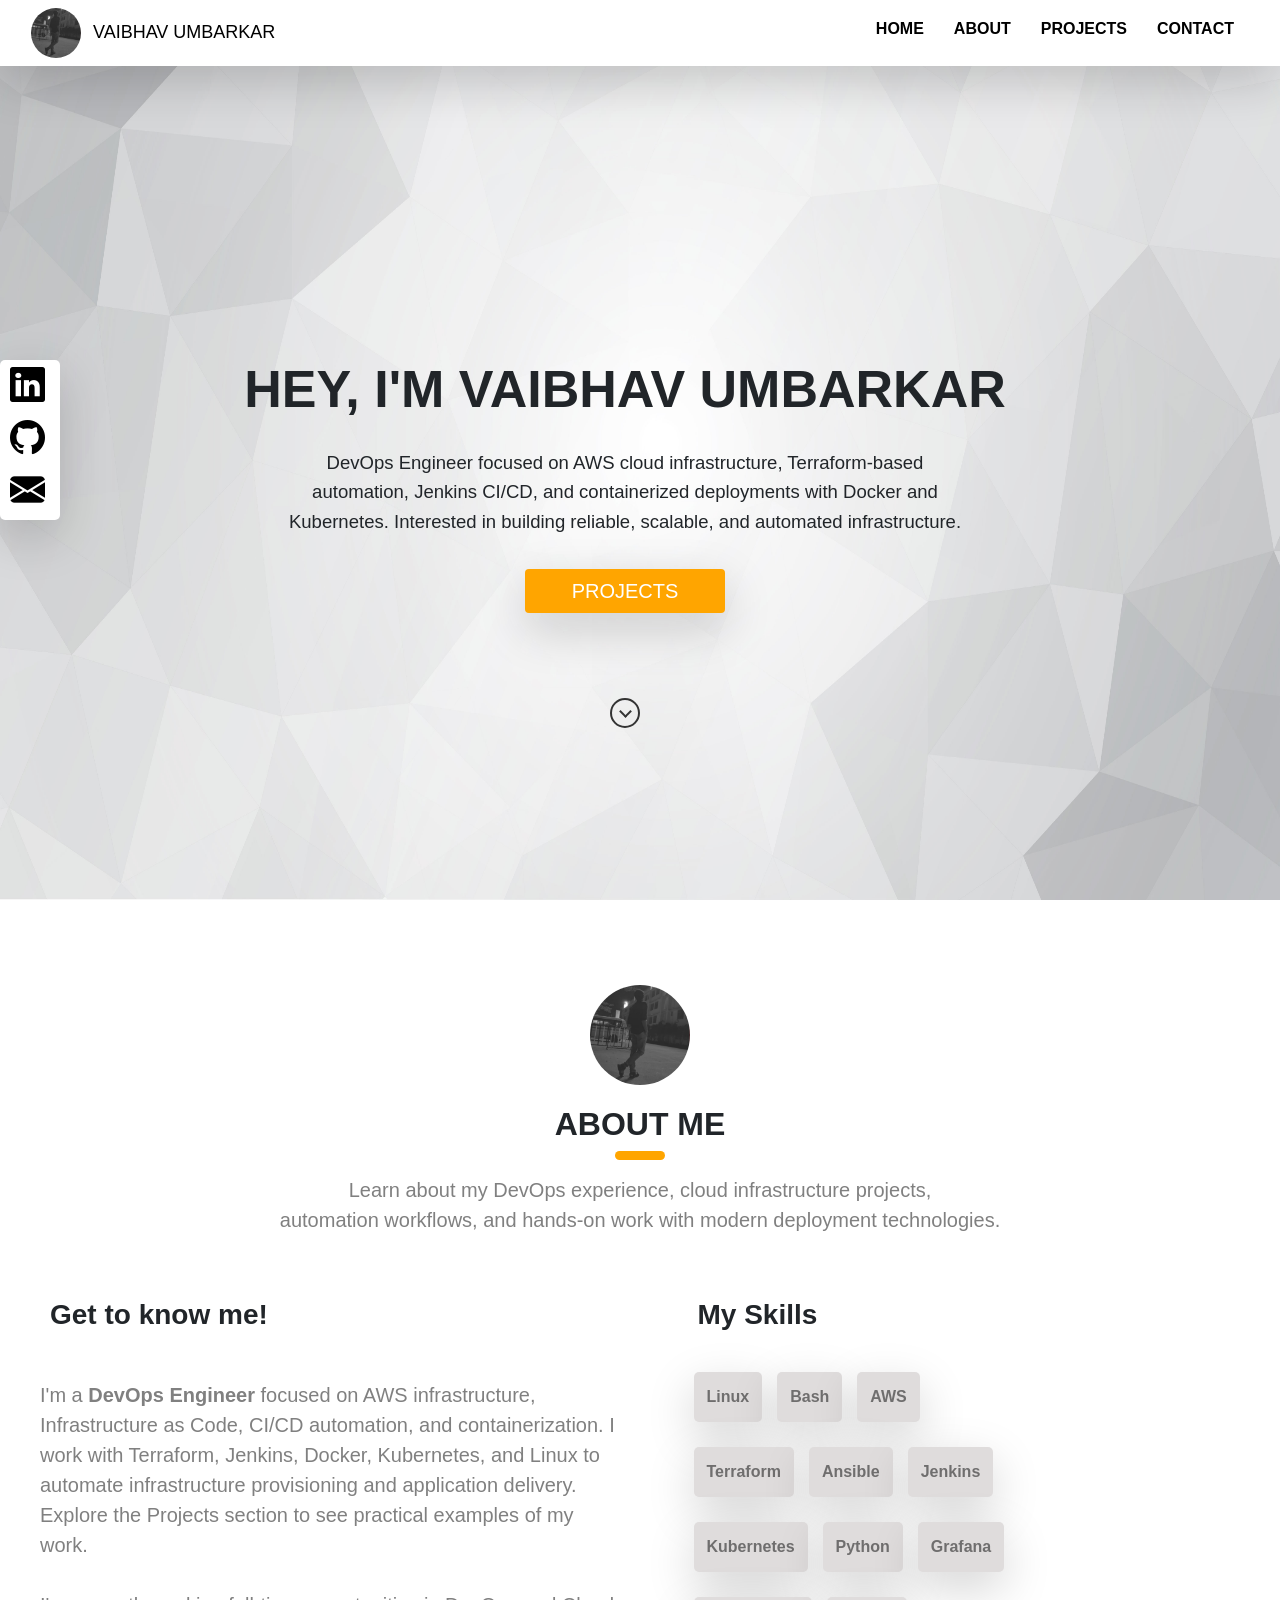
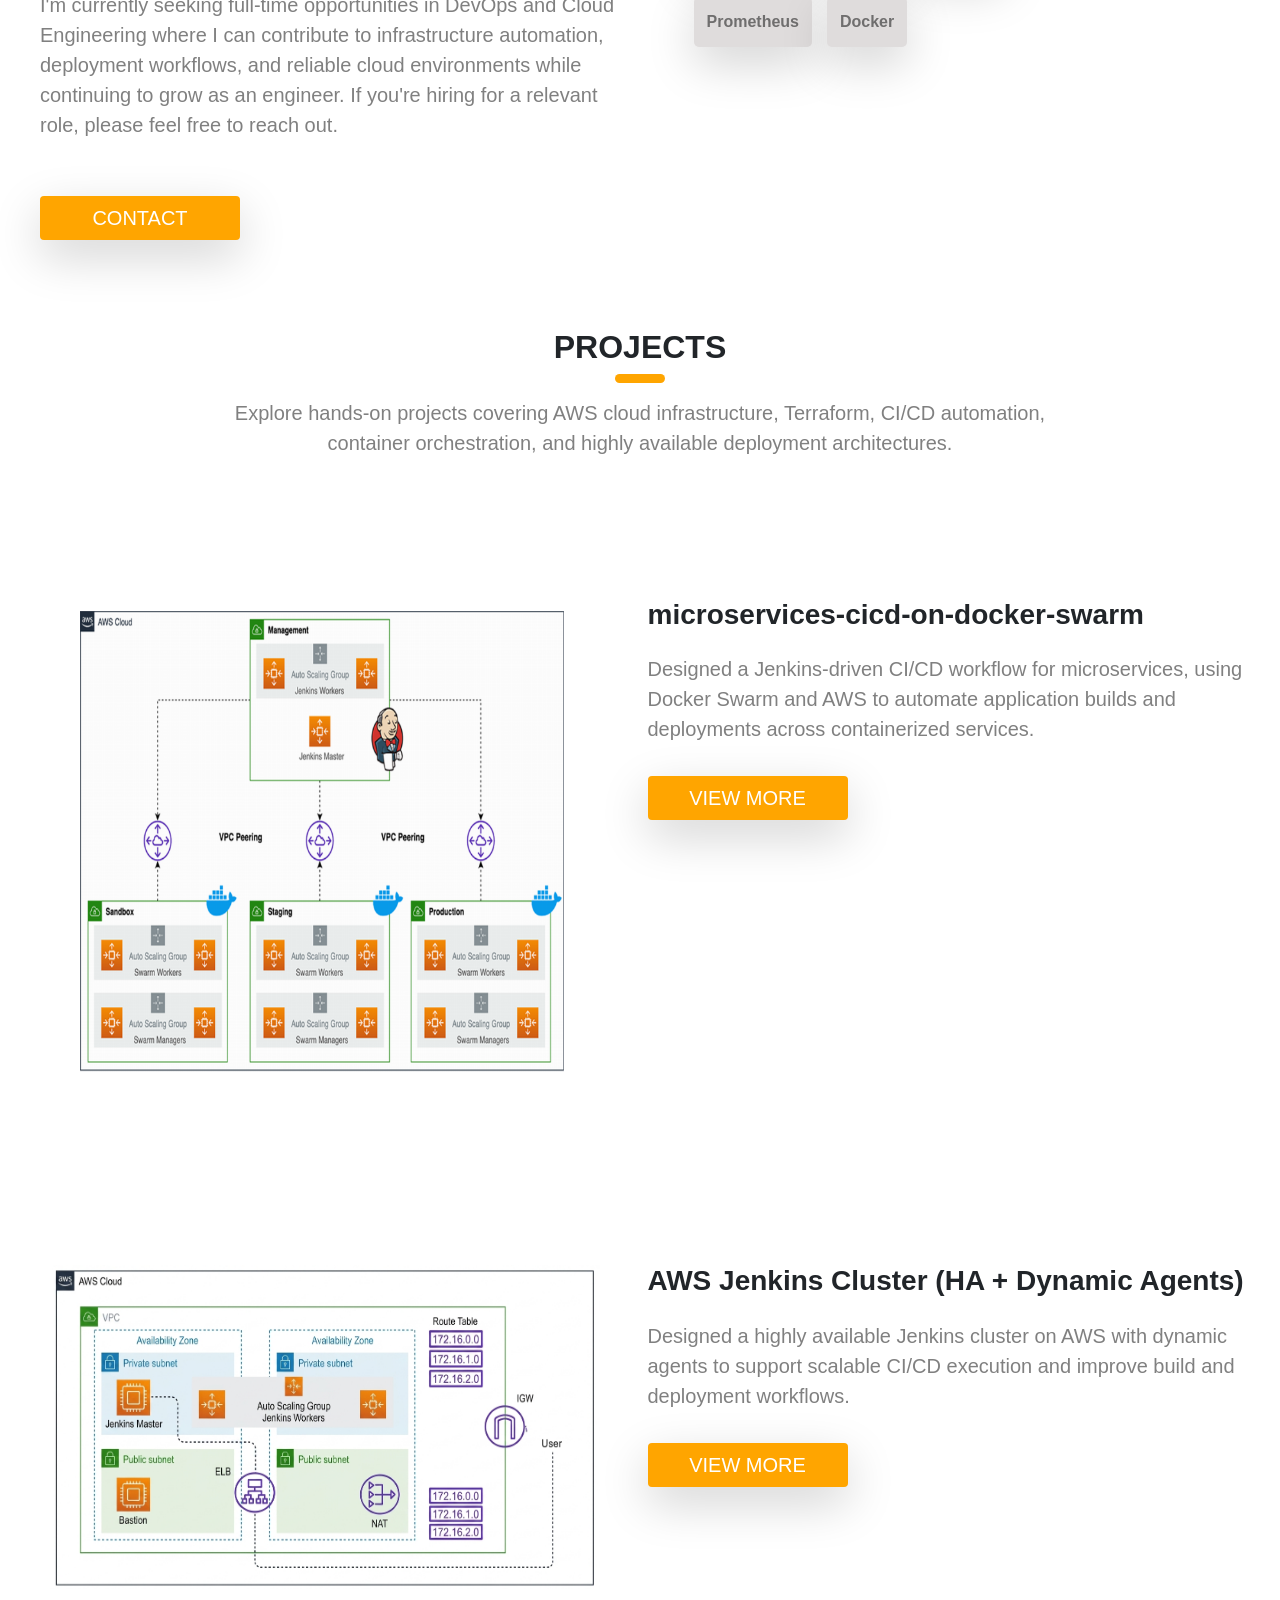
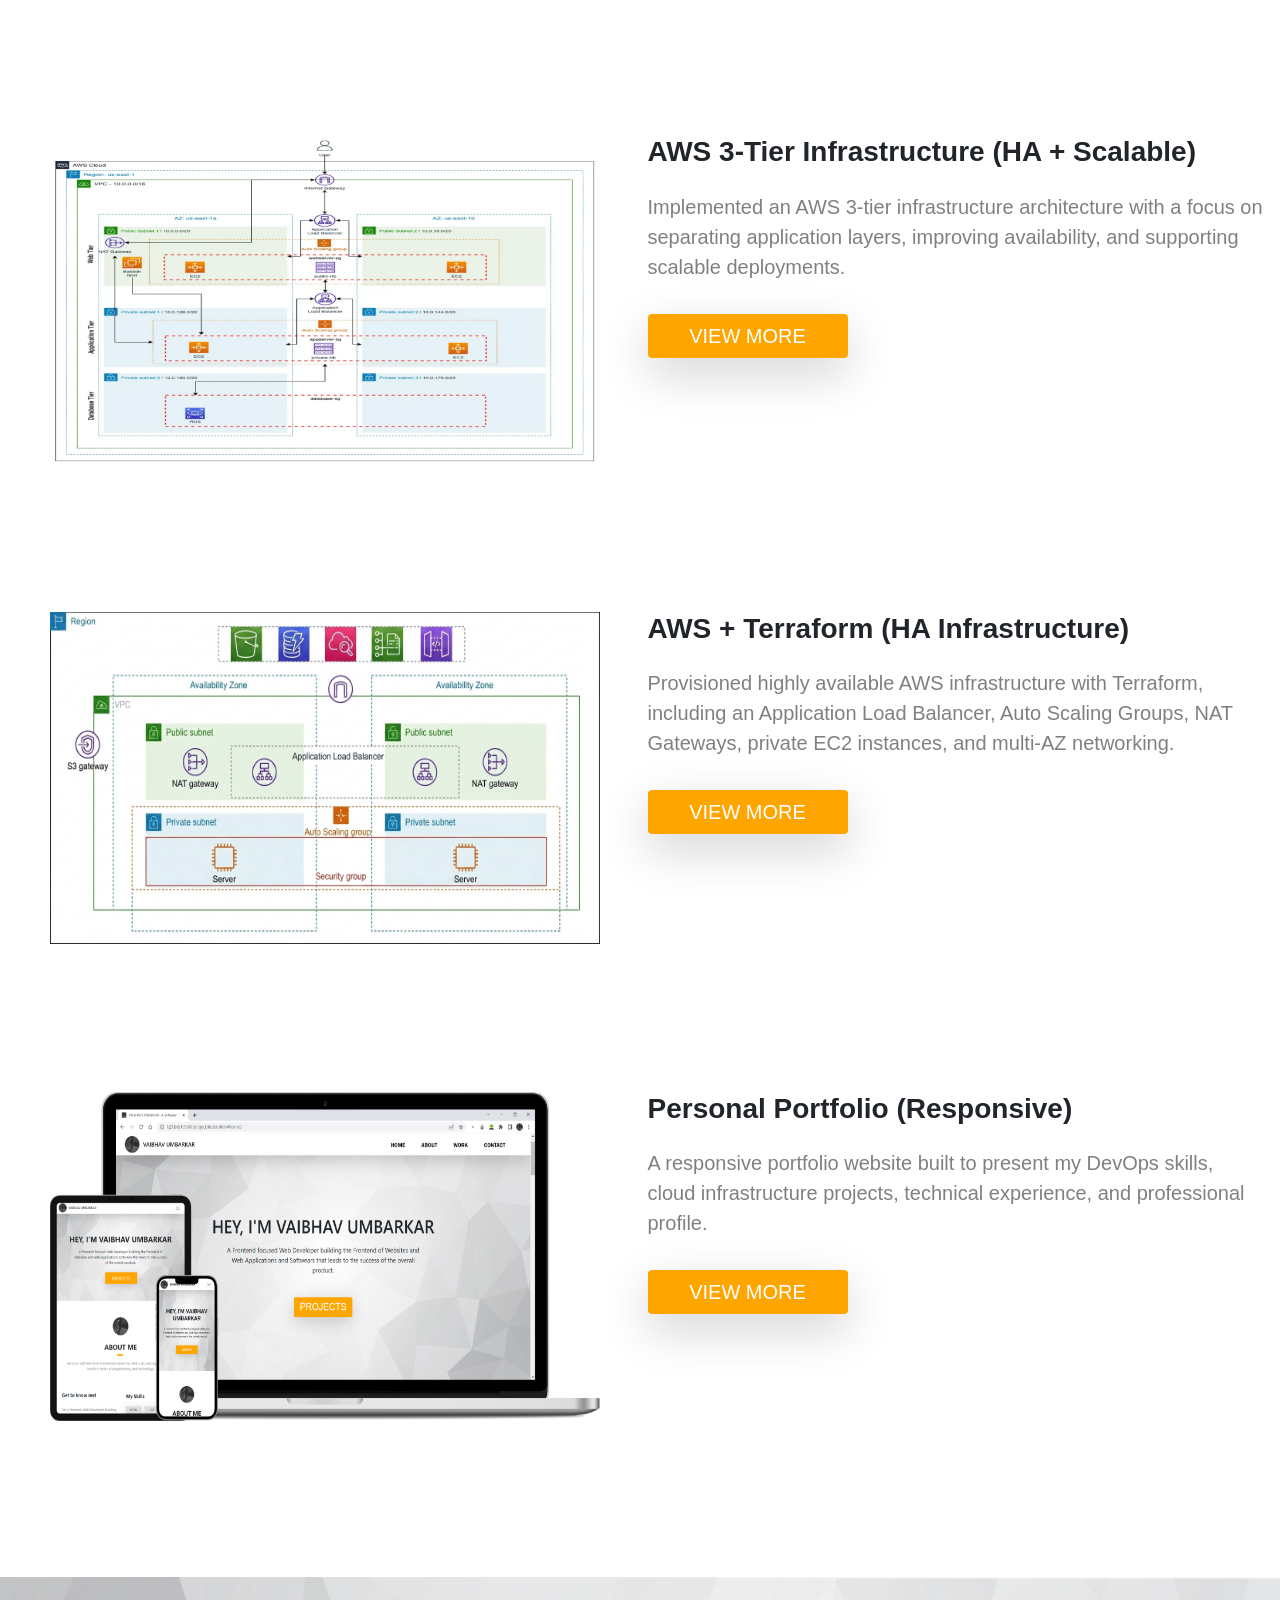
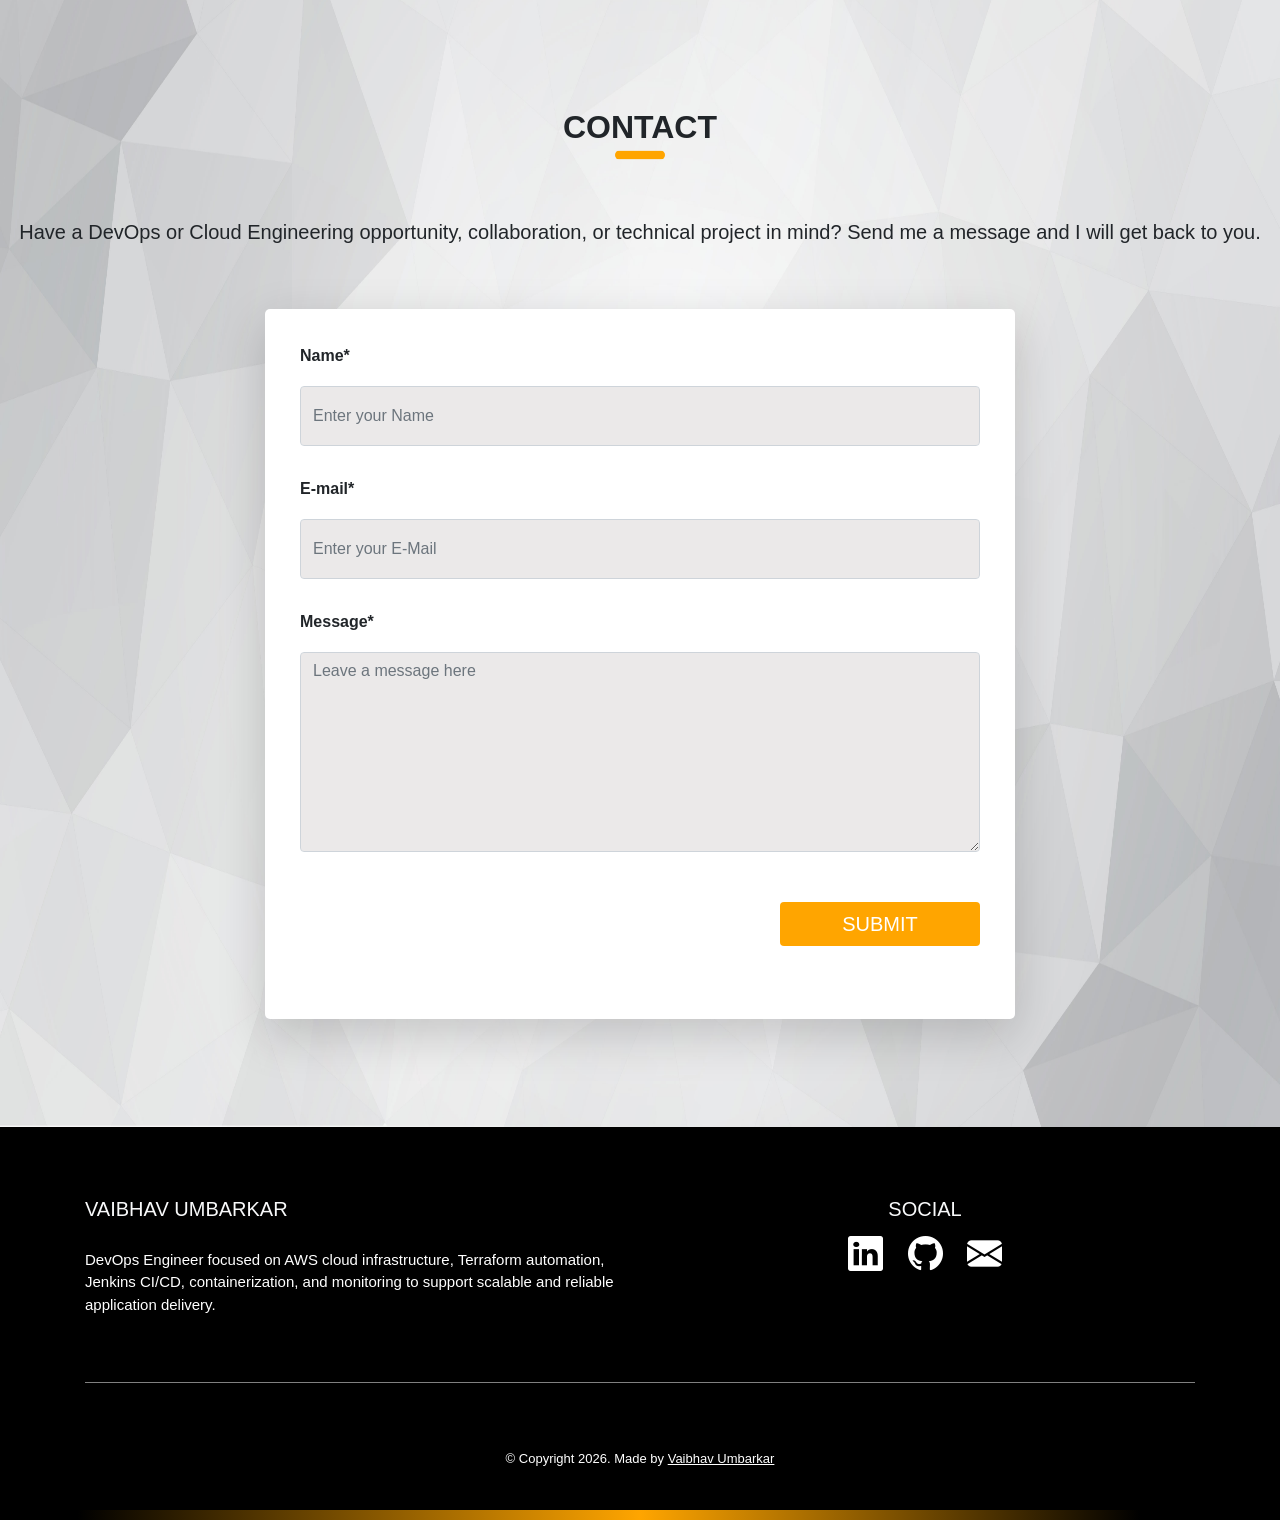
==== commit 9929a575: "Add dynamic copyright year" ====
--- a/index.html
+++ b/index.html
@@ -7,7 +7,7 @@
     <meta http-equiv="X-UA-Compatible" content="IE=edge">
     <meta name="viewport" content="width=device-width, initial-scale=1.0">
     <meta name="description" content="Vaibhav Umbarkar is a DevOps Engineer focused on AWS cloud infrastructure, Terraform, Jenkins CI/CD, Docker, Kubernetes, Linux, and infrastructure automation.">
-    <meta name="keywords" content="Vaibhav, vaibhav, Umbarkar, umbarkar, vaibhavumbarkar, Vaibhavumbarkar, VaibhavUmbarkar, Vaibhav Umbarkar">
+    <meta name="keywords" content="Vaibhav, vaibhav, Umbarkar, umbarkar, vaibhavumbarkar, Vaibhavumbarkar, VaibhavUmbarkar, Vaibhav Umbarkar, devops, DevOps, cloudengineer">
     <meta name="google-site-verification" content="o3nYMN051mZ828_63ms5dxD56mHoXE8Yt19BJqFGlIg">
 
     <!-- bootstrap 5 CDN Link -->
@@ -273,9 +273,14 @@
                </section>
             </section>
             <hr class="horizantal_line">
-            <p class="copy_right">© Copyright 2025-26. Made by <a class="text-white" href="#"><u>Vaibhav Umbarkar</u></a></p>
+            <p class="copy_right">© Copyright <span id="copyright-year"></span>. Made by <a class="text-white" href="#"><u>Vaibhav Umbarkar</u></a></p>
         </section>
         <section class="them_line"></section>
     </section>
+
+    <script>
+        document.getElementById("copyright-year").textContent = new Date().getFullYear();
+    </script>
+
 </body>
 </html>
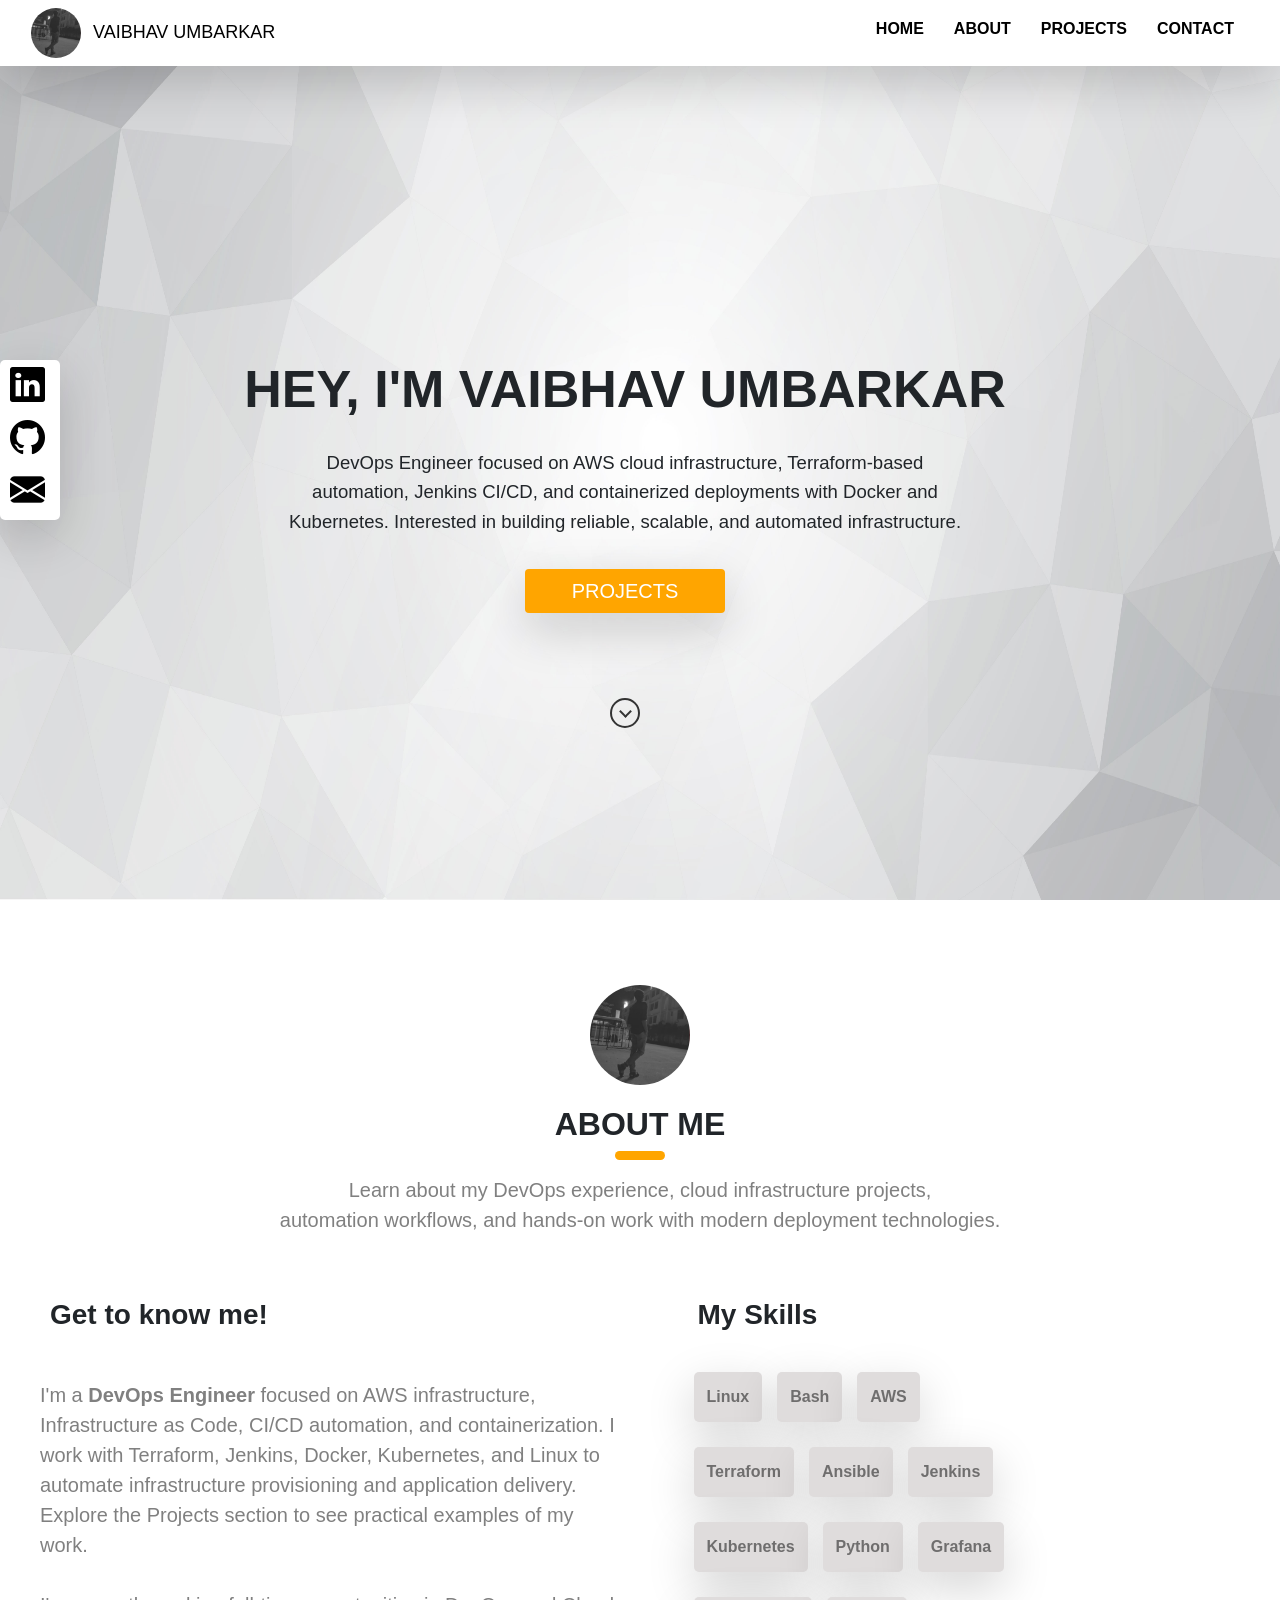
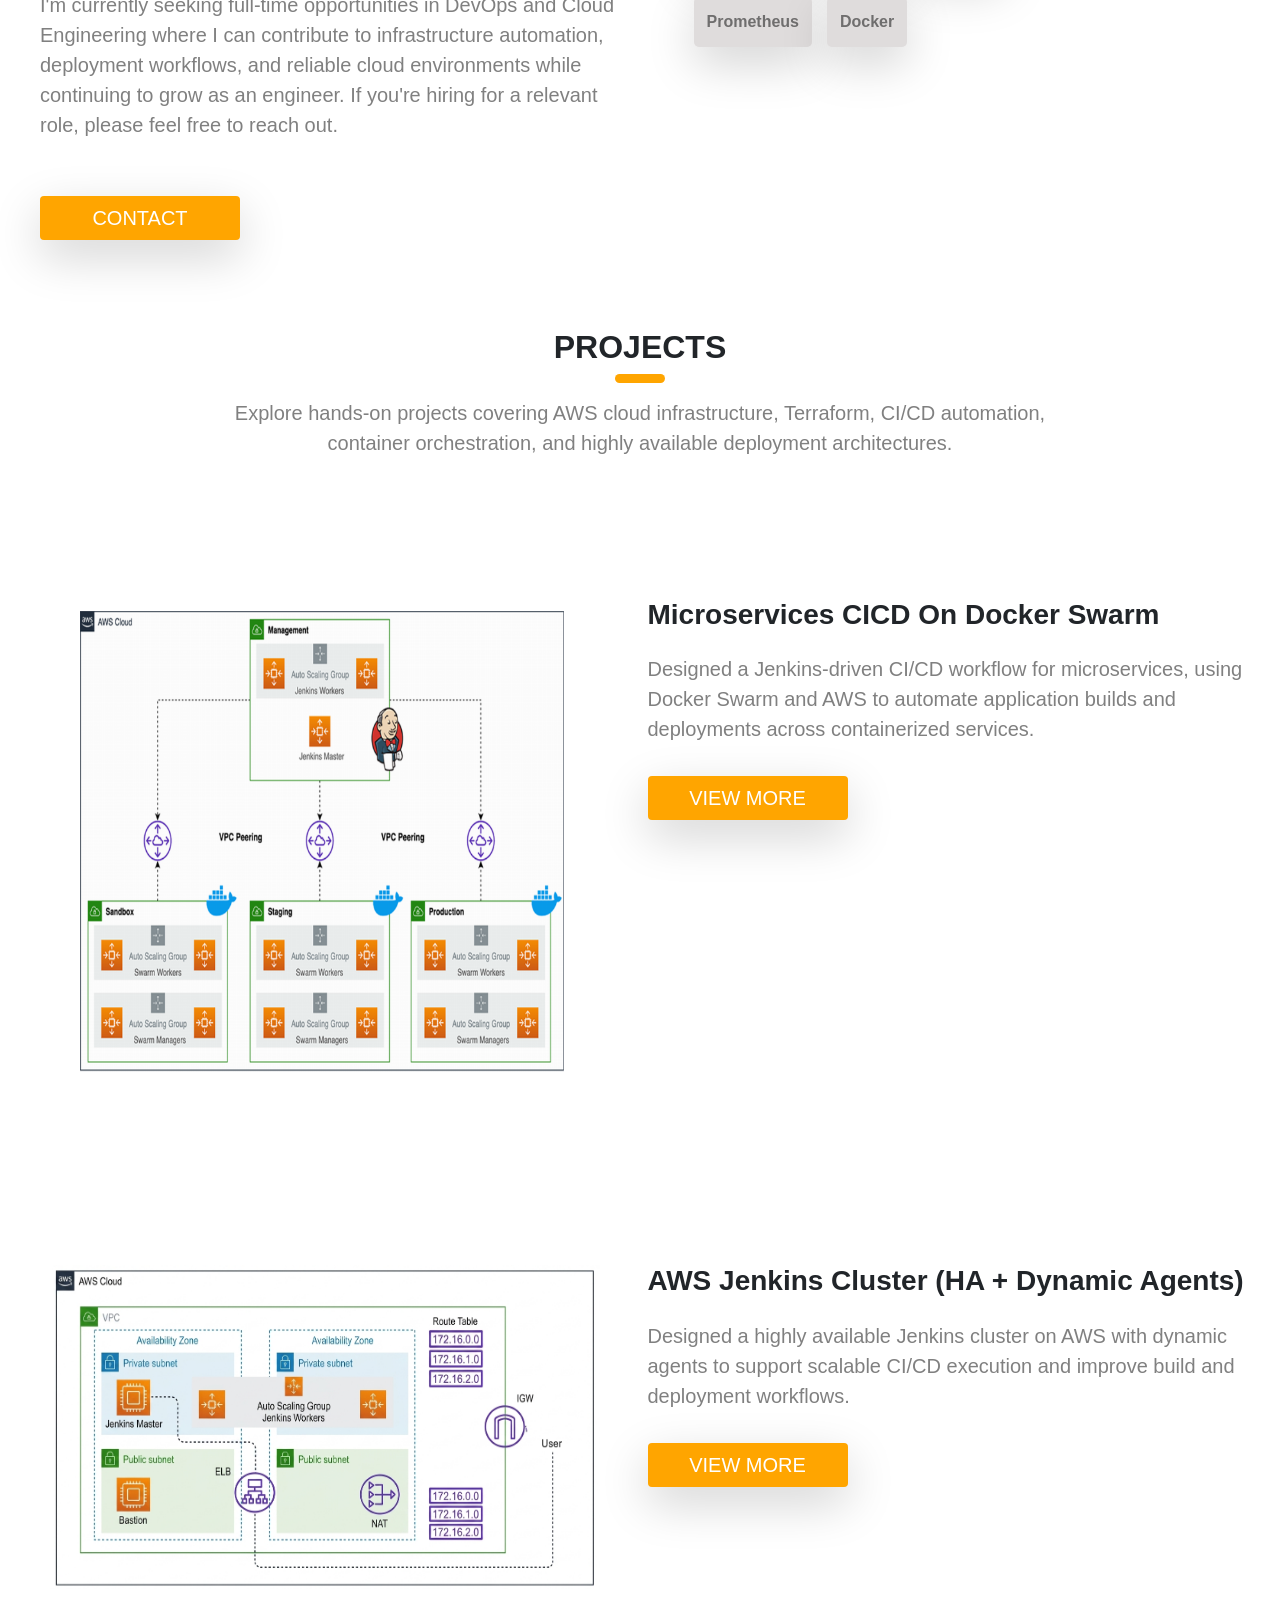
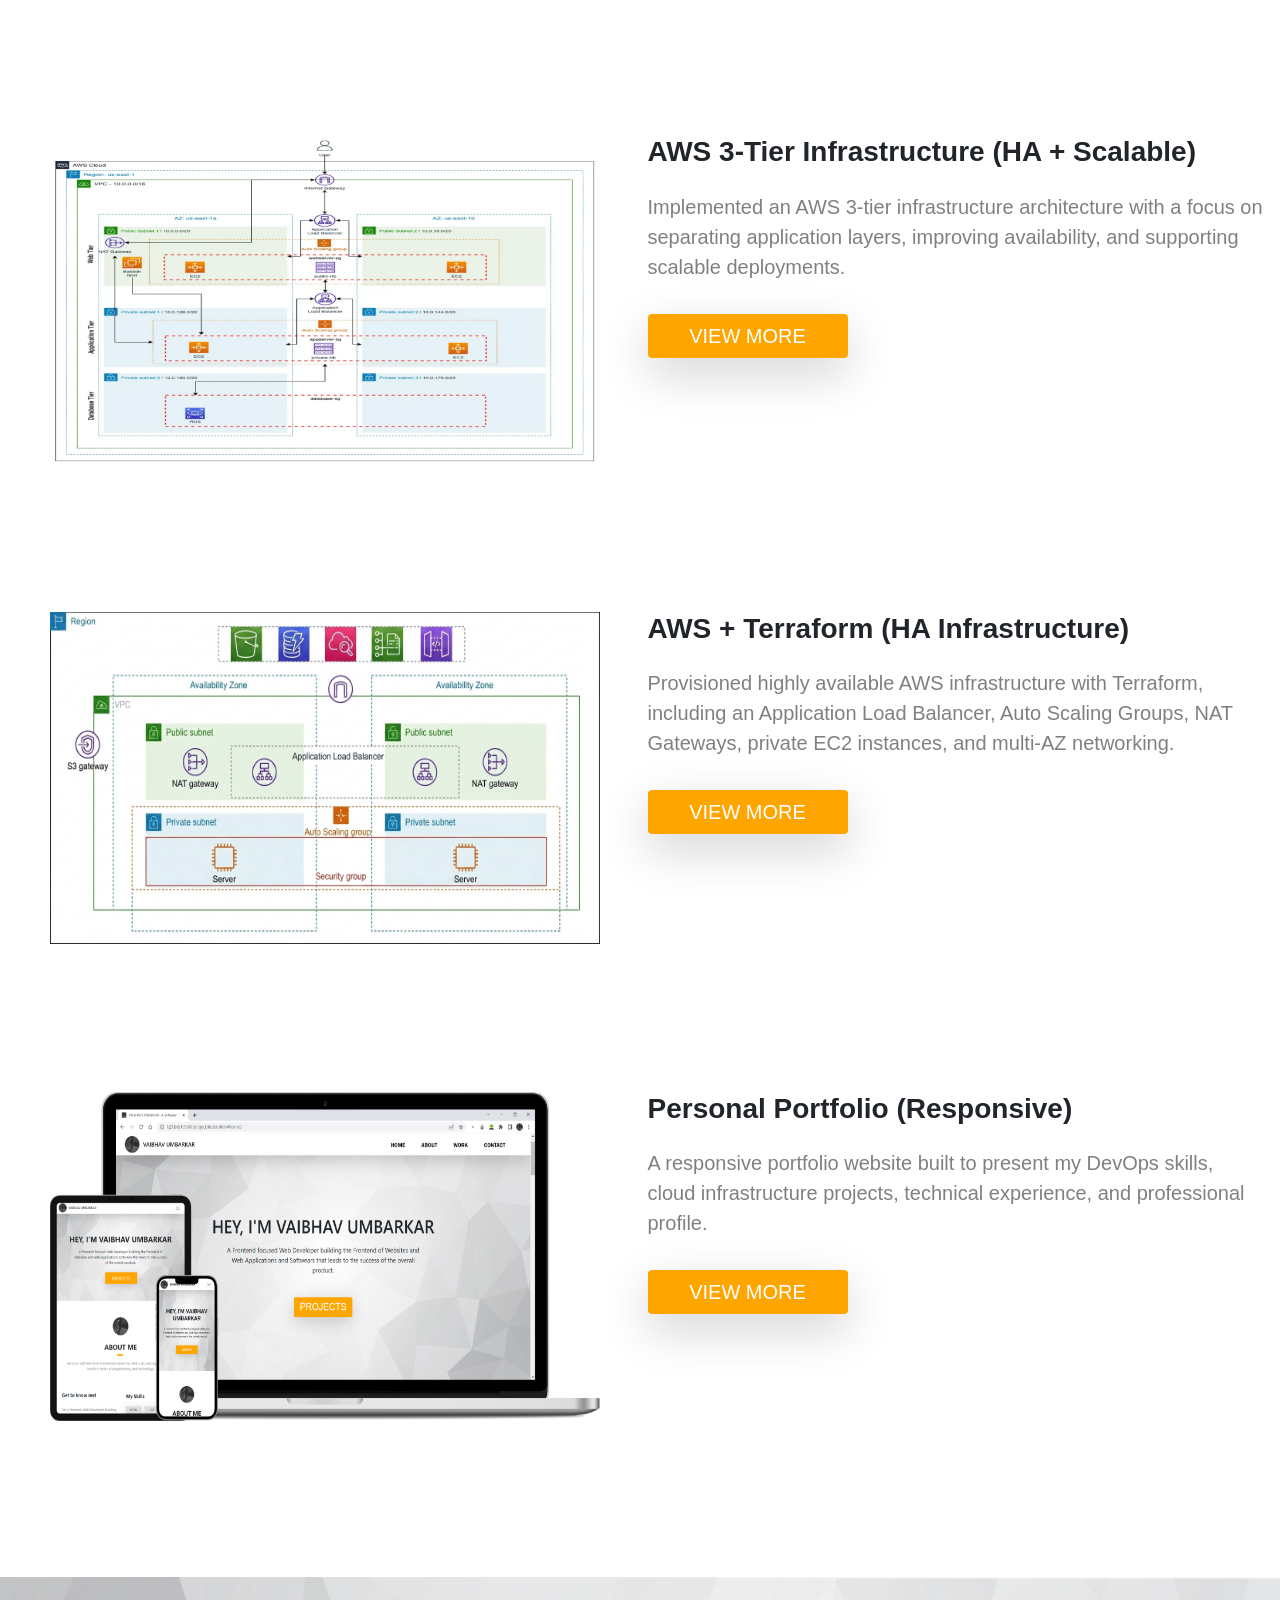
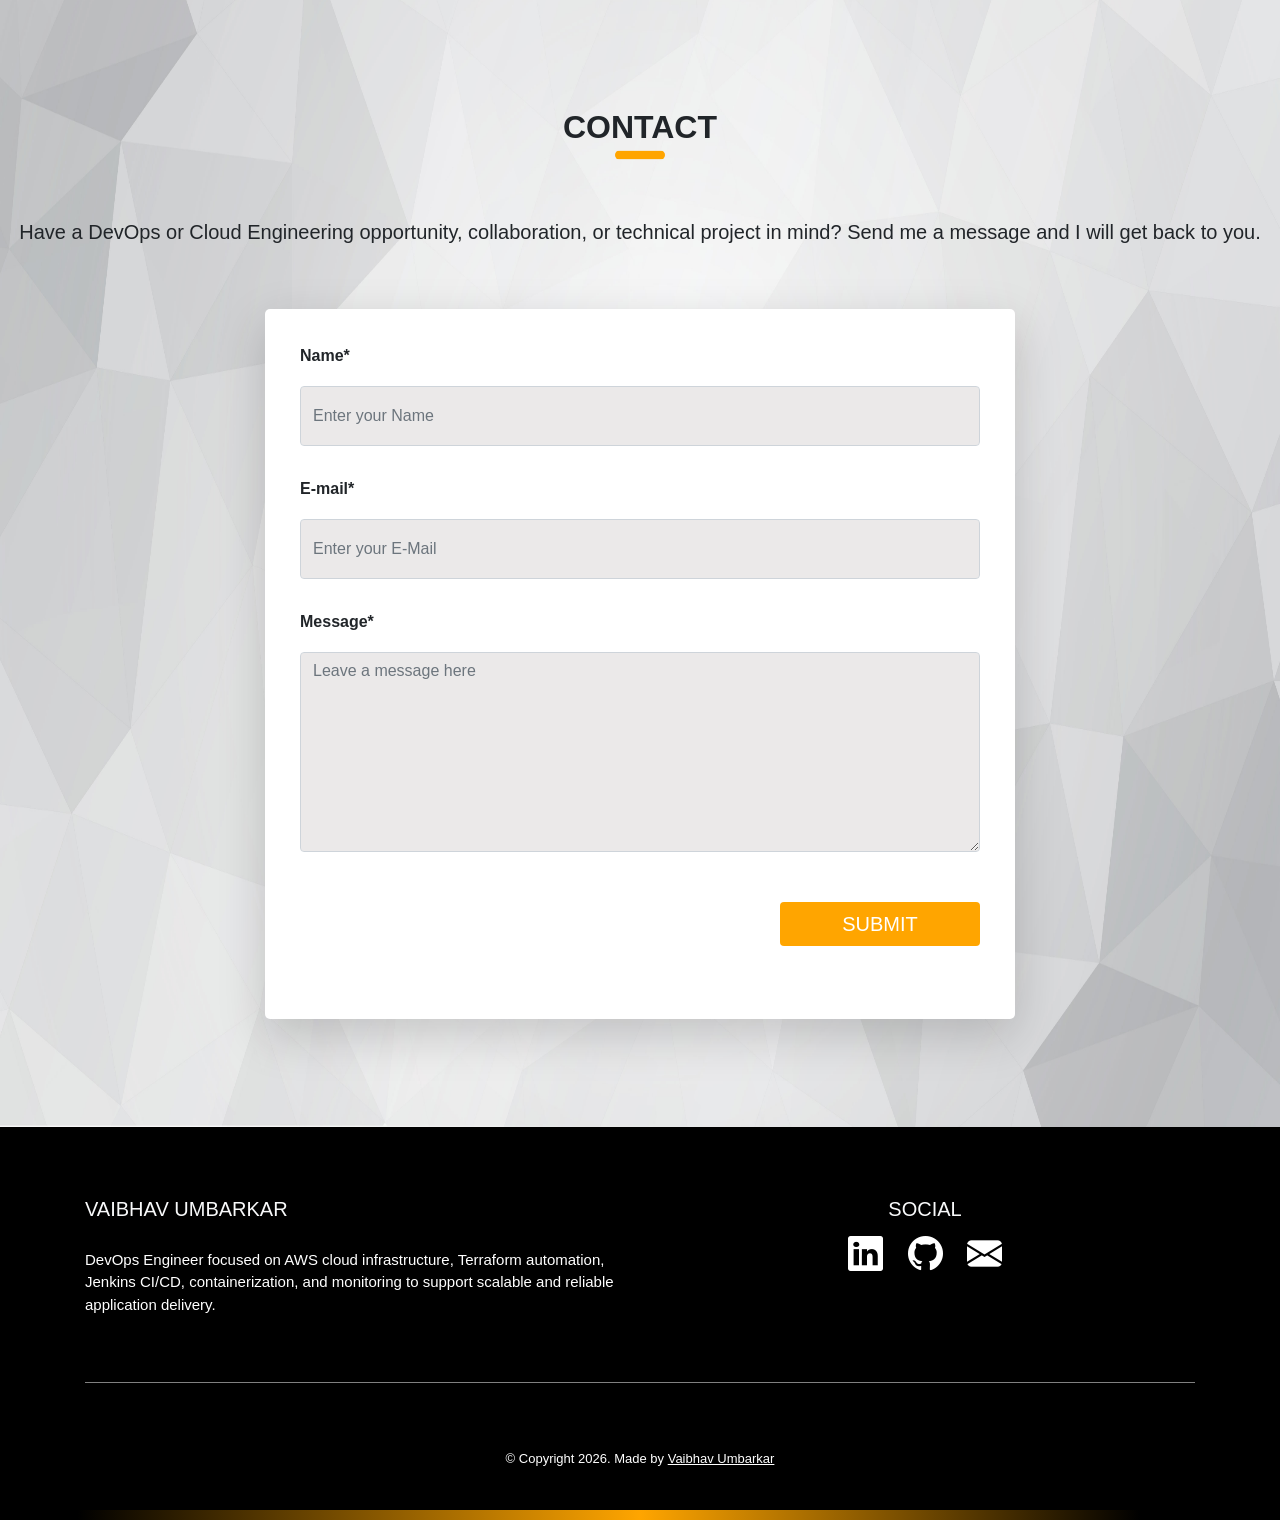
==== commit 4aae37fc: "Update title" ====
--- a/index.html
+++ b/index.html
@@ -164,7 +164,7 @@
             <img class="project_img" src="img/img4.png" alt="personal_portfolio">
         </section>
         <section class="center_content col-lg-6">
-            <h3 class="project_title"><b>microservices-cicd-on-docker-swarm</b></h3>
+            <h3 class="project_title"><b>Microservices CICD On Docker Swarm</b></h3>
             <p class="project_para">Designed a Jenkins-driven CI/CD workflow for microservices, using Docker Swarm and AWS to automate application builds and deployments across containerized services.</p>
             <button class="button btn shadow-lg mt-3">
                 <a class="button" id="text_decoration_none" href="https://github.com/vaibhav-umbarkar/microservices-cicd-on-docker-swarm">VIEW MORE</a>
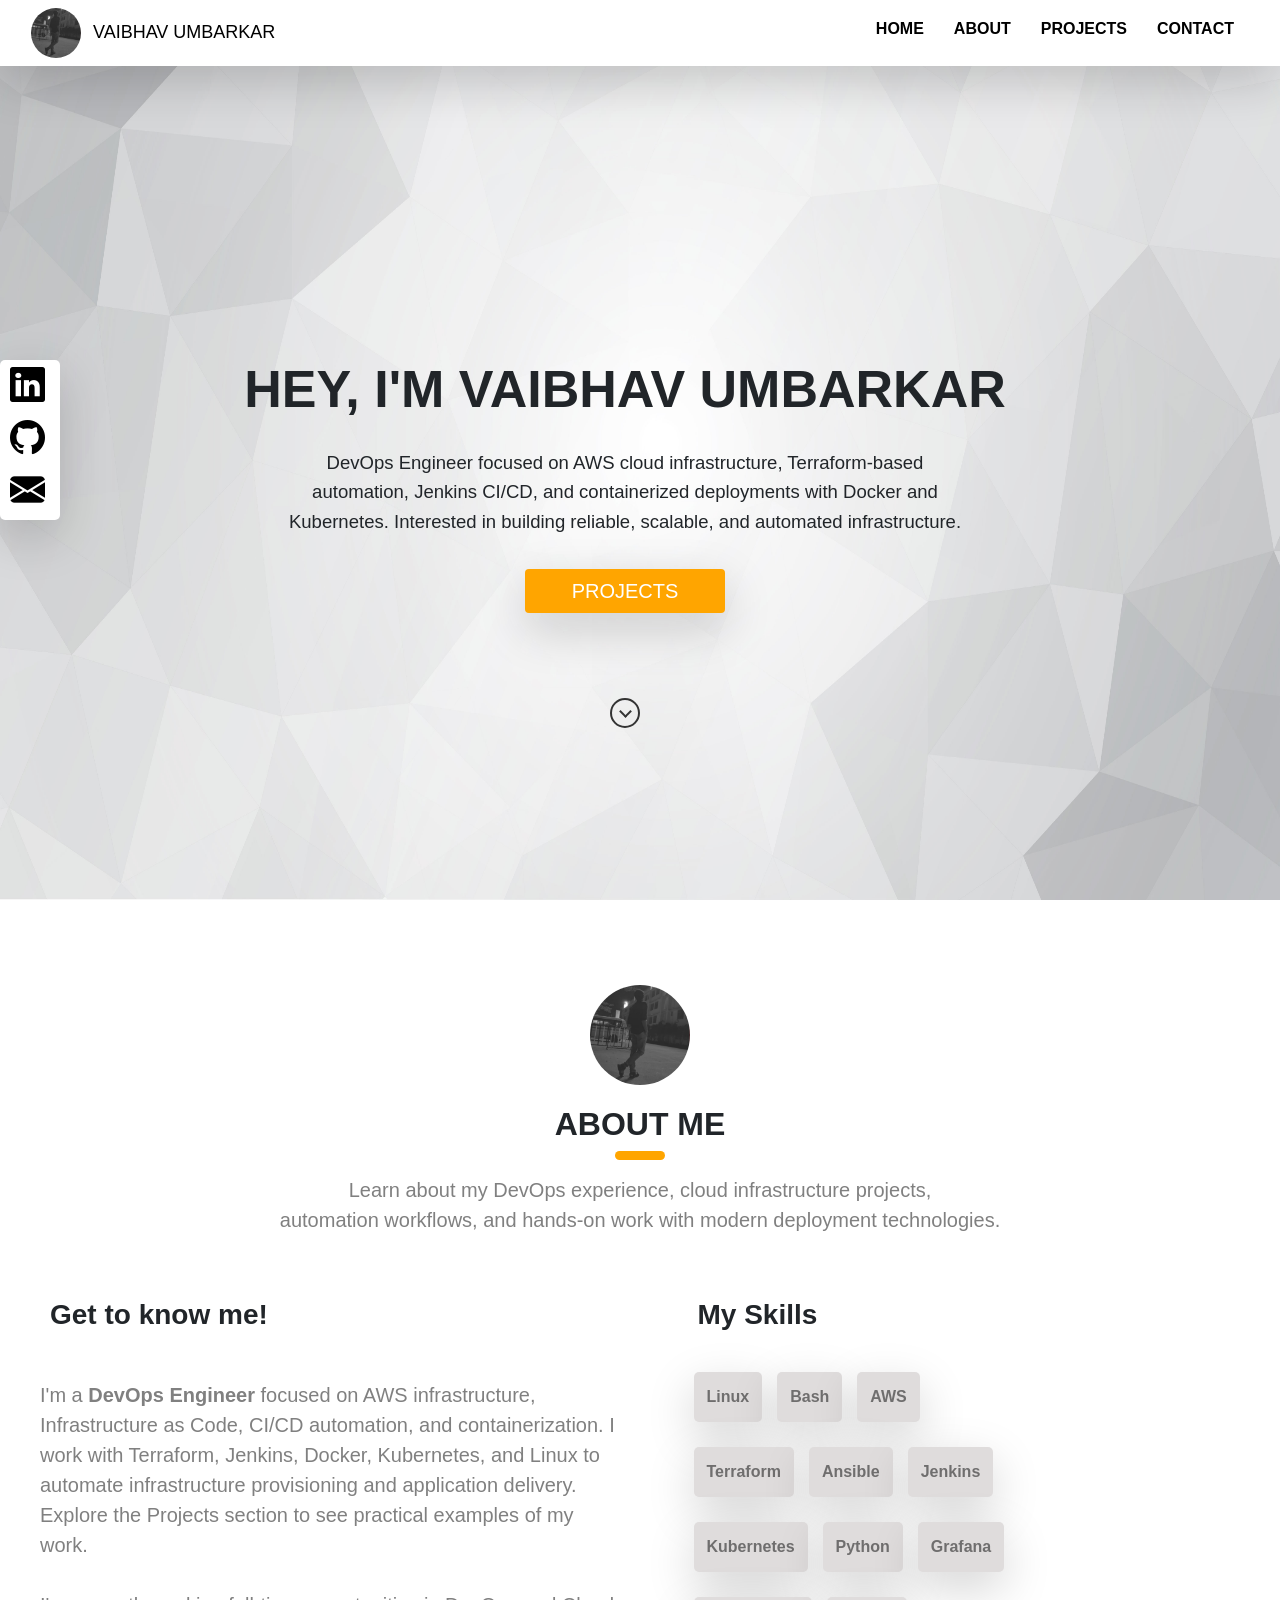
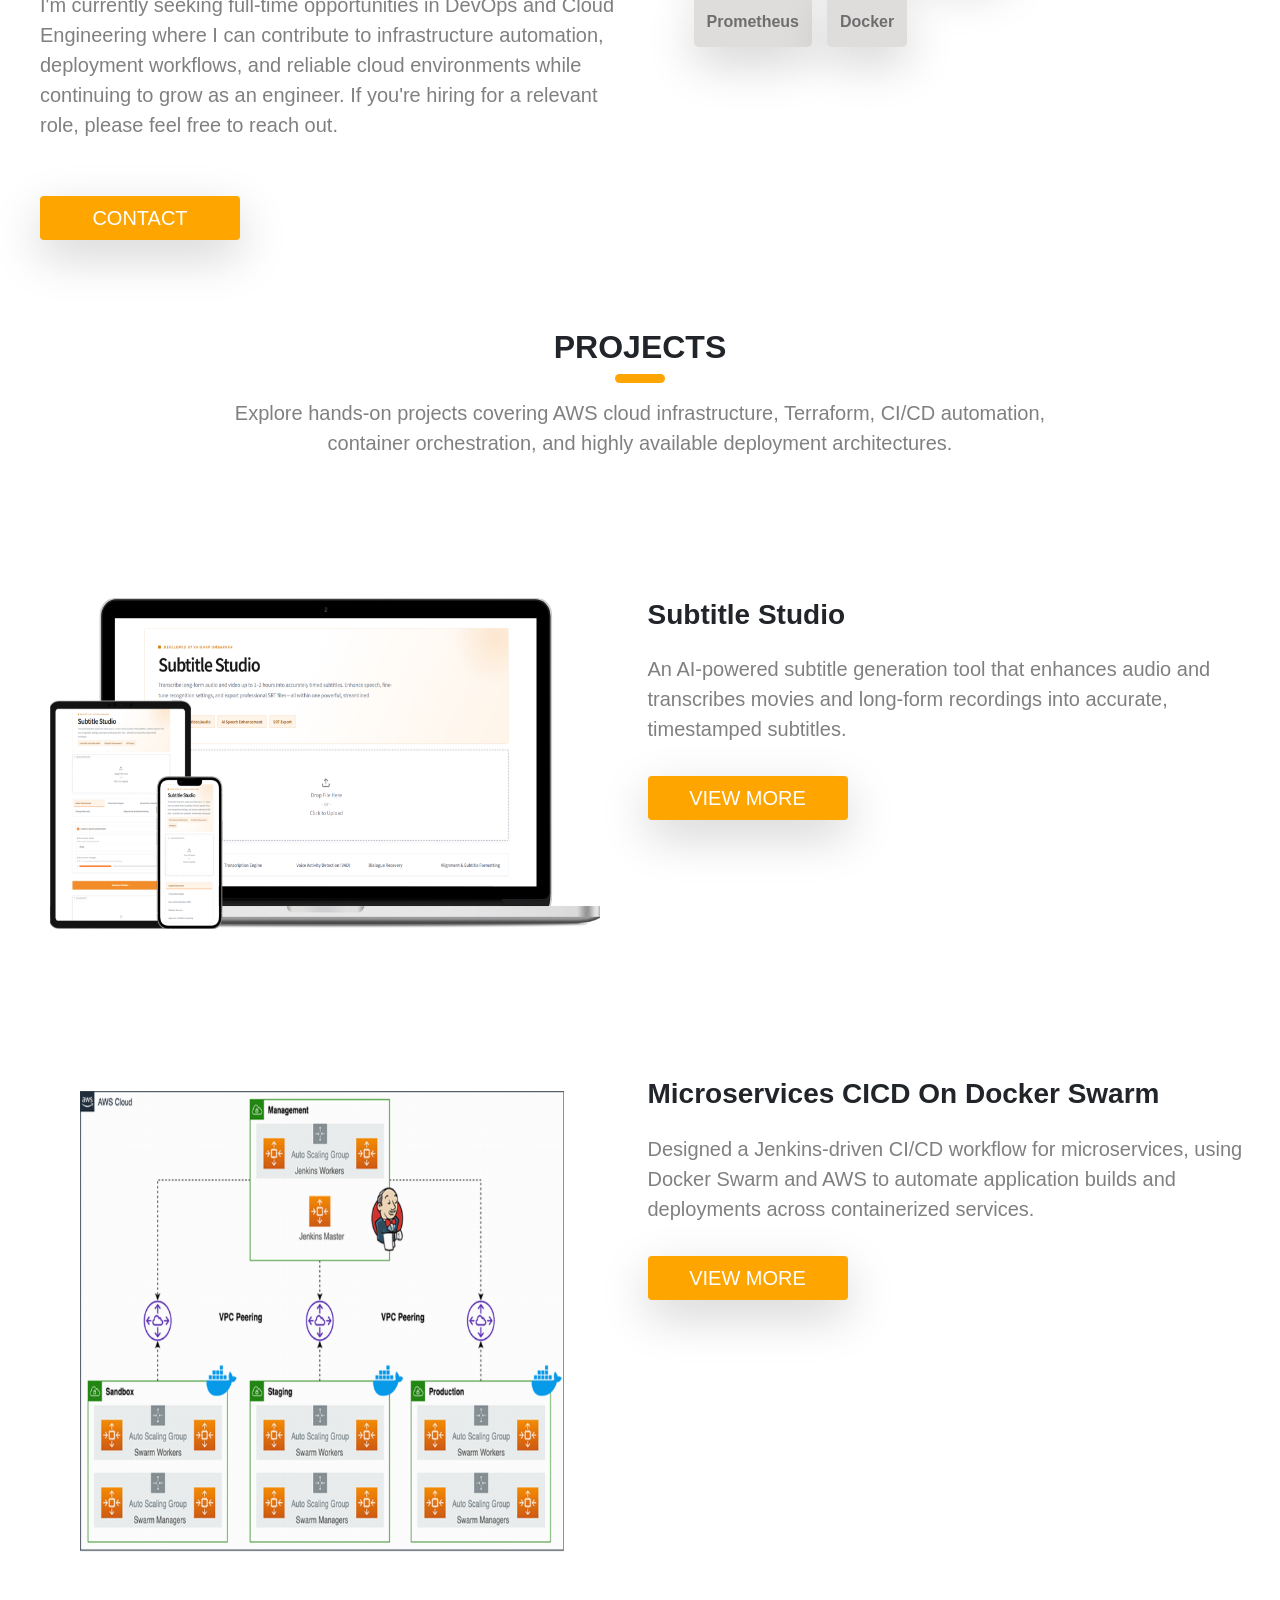
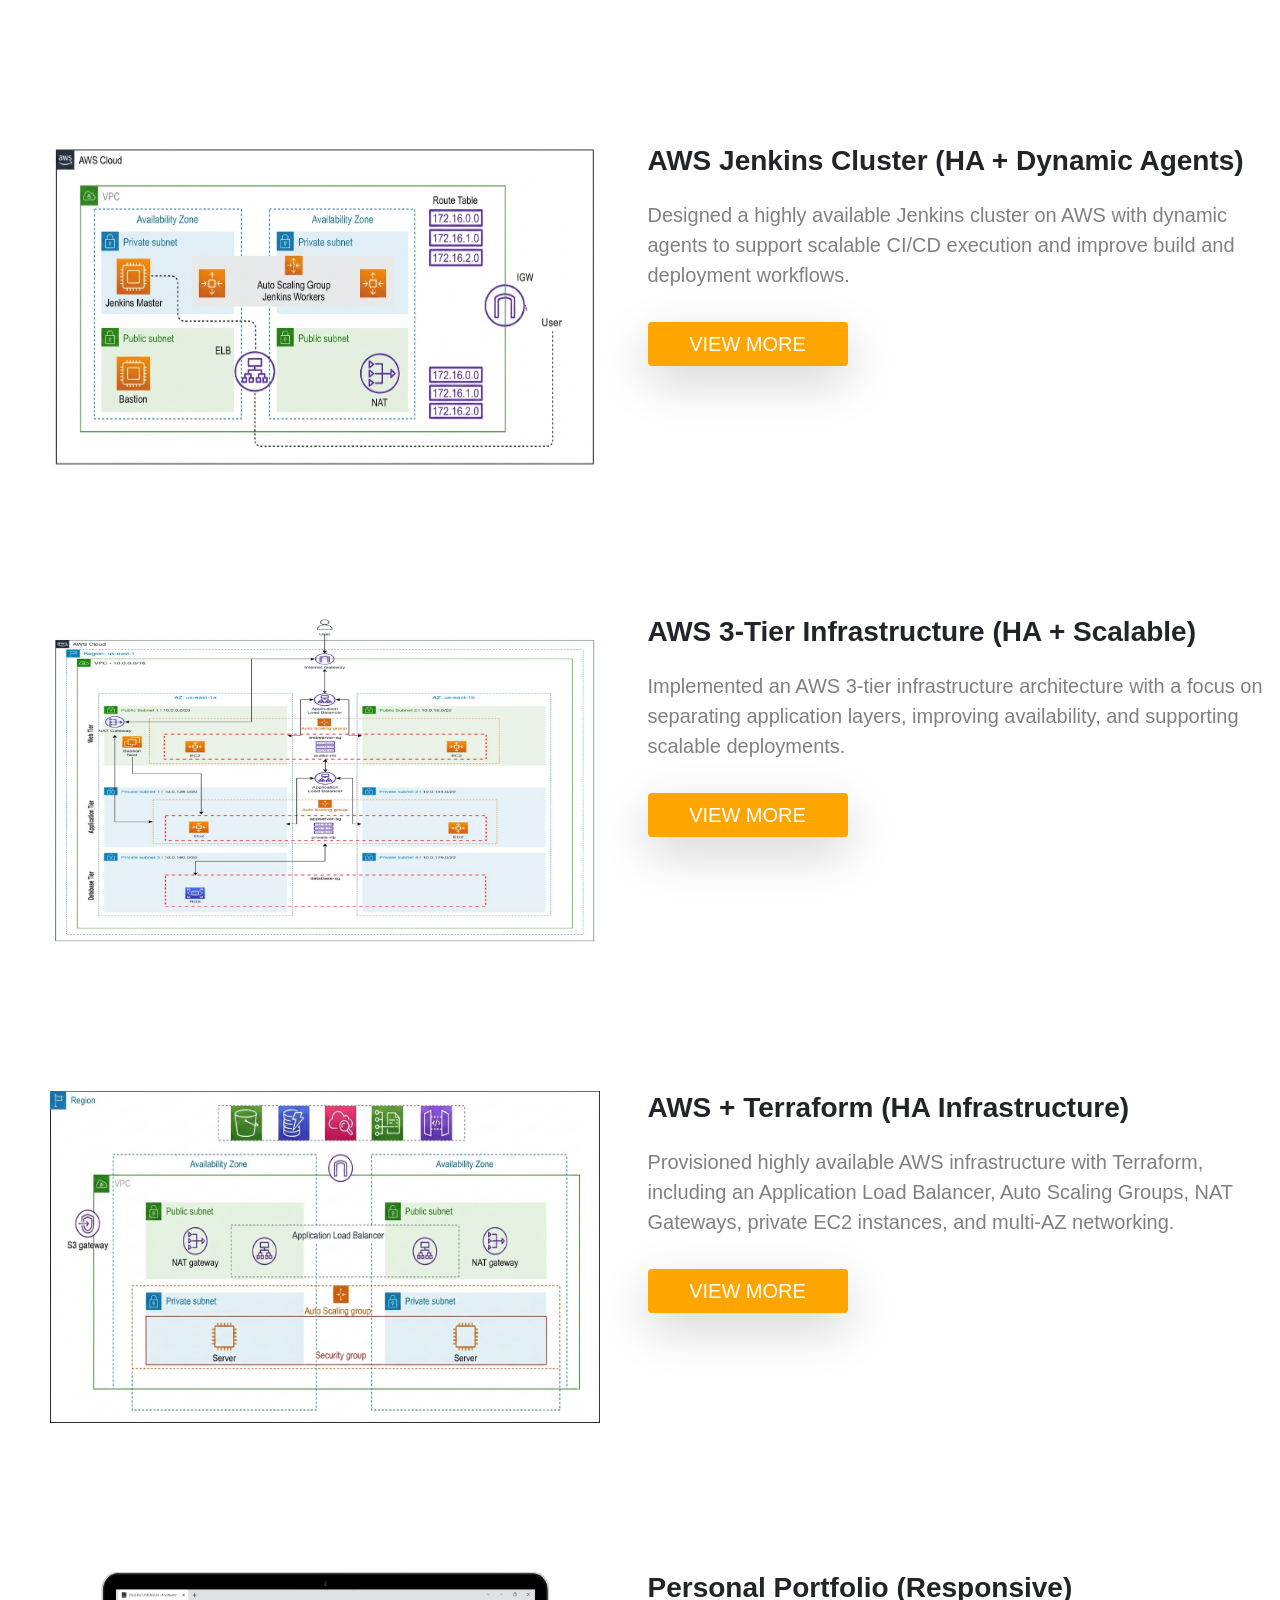
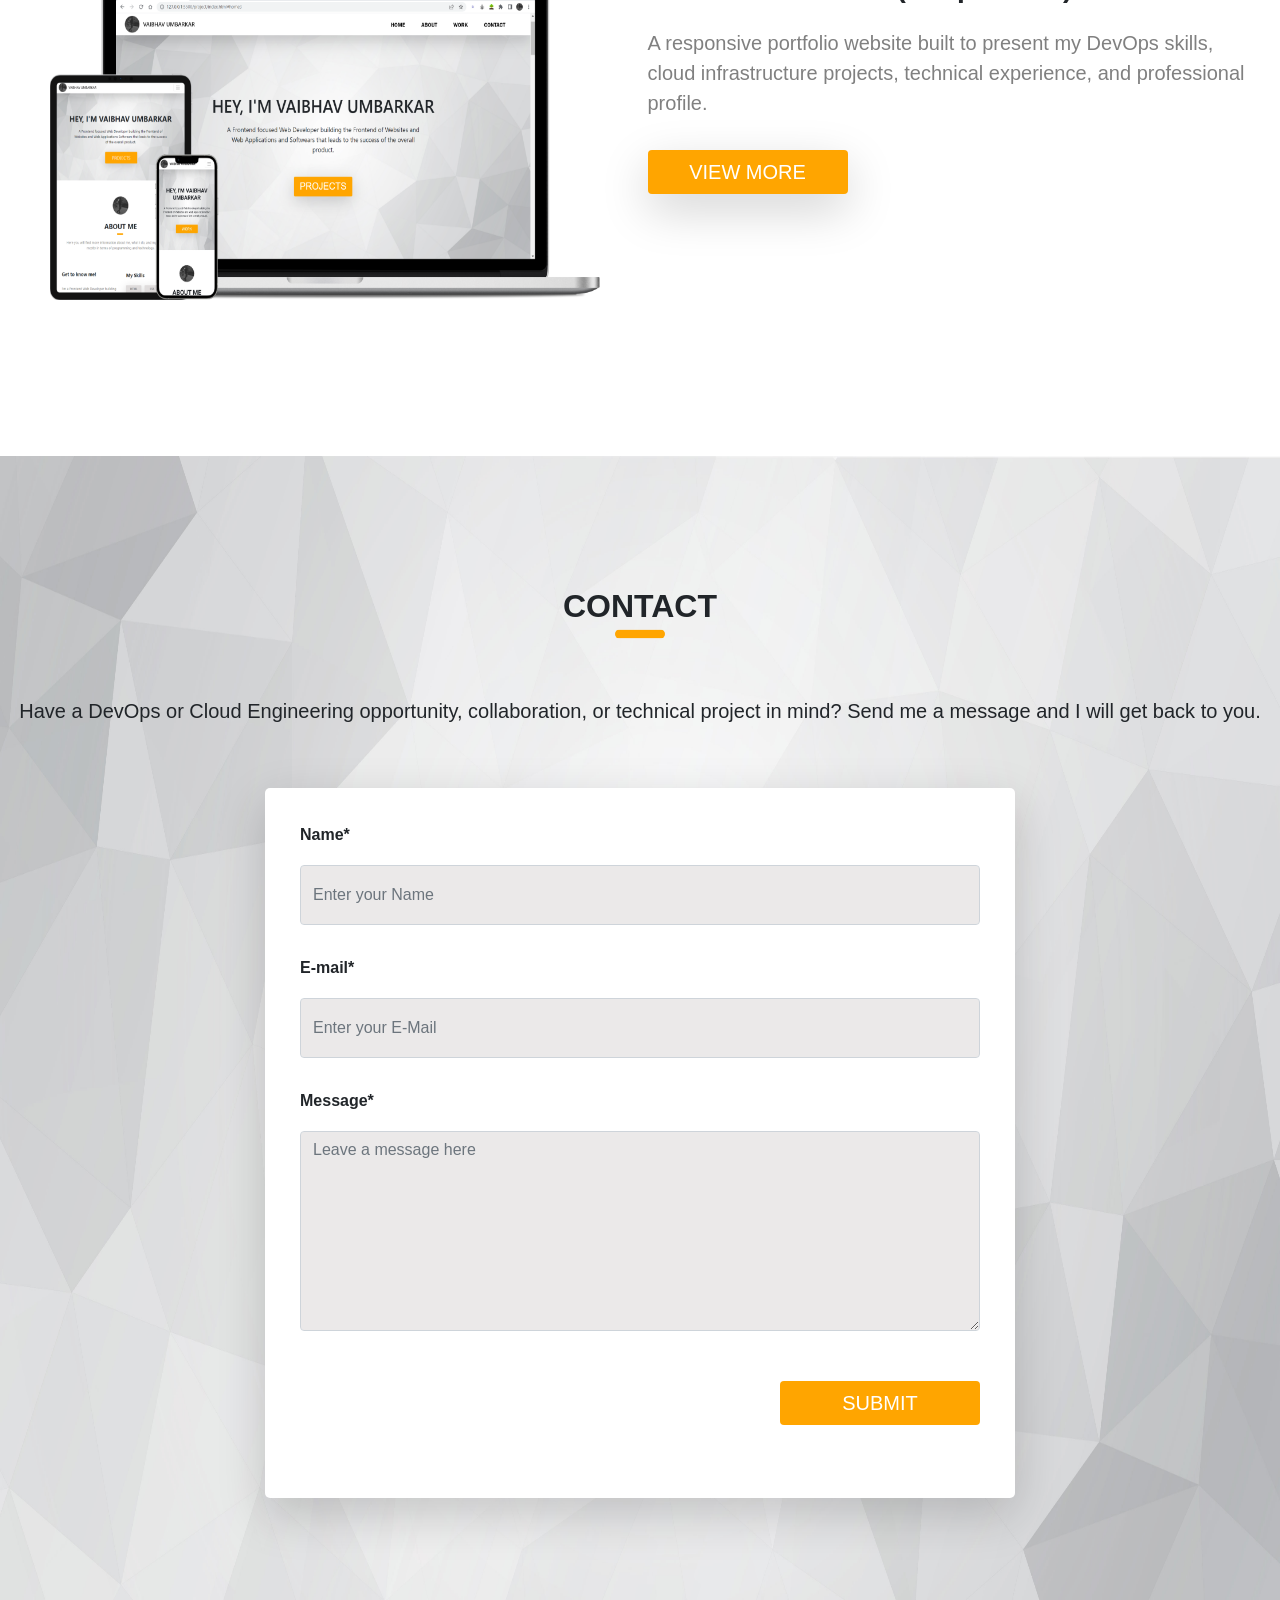
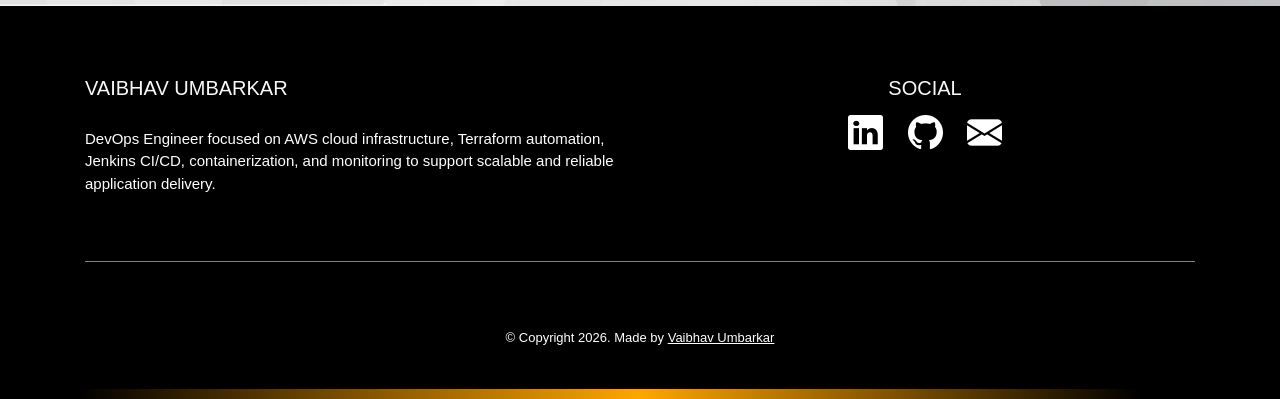
==== commit be8038b3: "Add new project" ====
--- a/index.html
+++ b/index.html
@@ -161,6 +161,20 @@
 
     <section class="project_div row mr-0">
         <section class="col-lg-6">
+            <img class="project_img" src="img/img-5.png" alt="subtitle_studio">
+        </section>
+        <section class="center_content col-lg-6">
+            <h3 class="project_title"><b>Subtitle Studio</b></h3>
+            <p class="project_para">An AI-powered subtitle generation tool that enhances audio and transcribes movies and long-form recordings into accurate, timestamped subtitles.</p>
+            <button class="button btn shadow-lg mt-3">
+                <a class="button" id="text_decoration_none" href="#">VIEW MORE</a>
+            </button>
+        </section>
+    </section>
+
+
+    <section class="project_div row mr-0">
+        <section class="col-lg-6">
             <img class="project_img" src="img/img4.png" alt="personal_portfolio">
         </section>
         <section class="center_content col-lg-6">
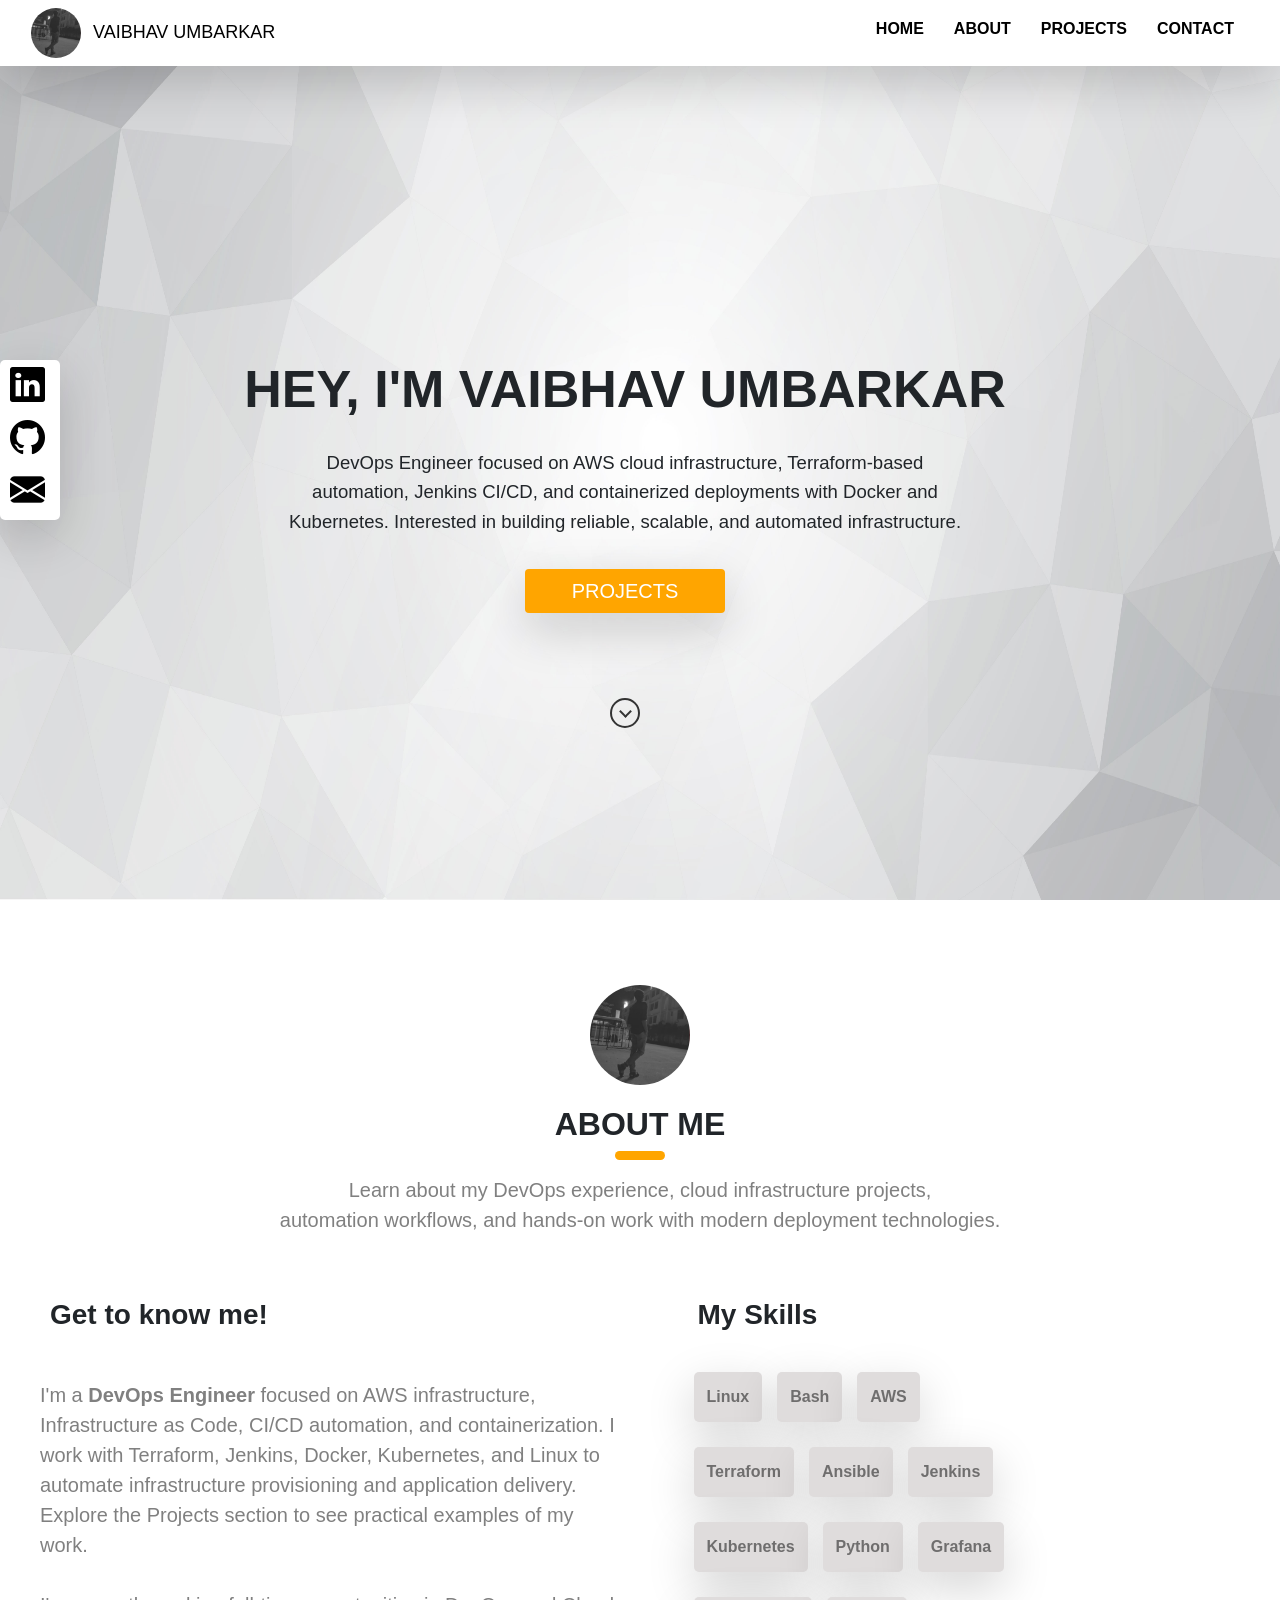
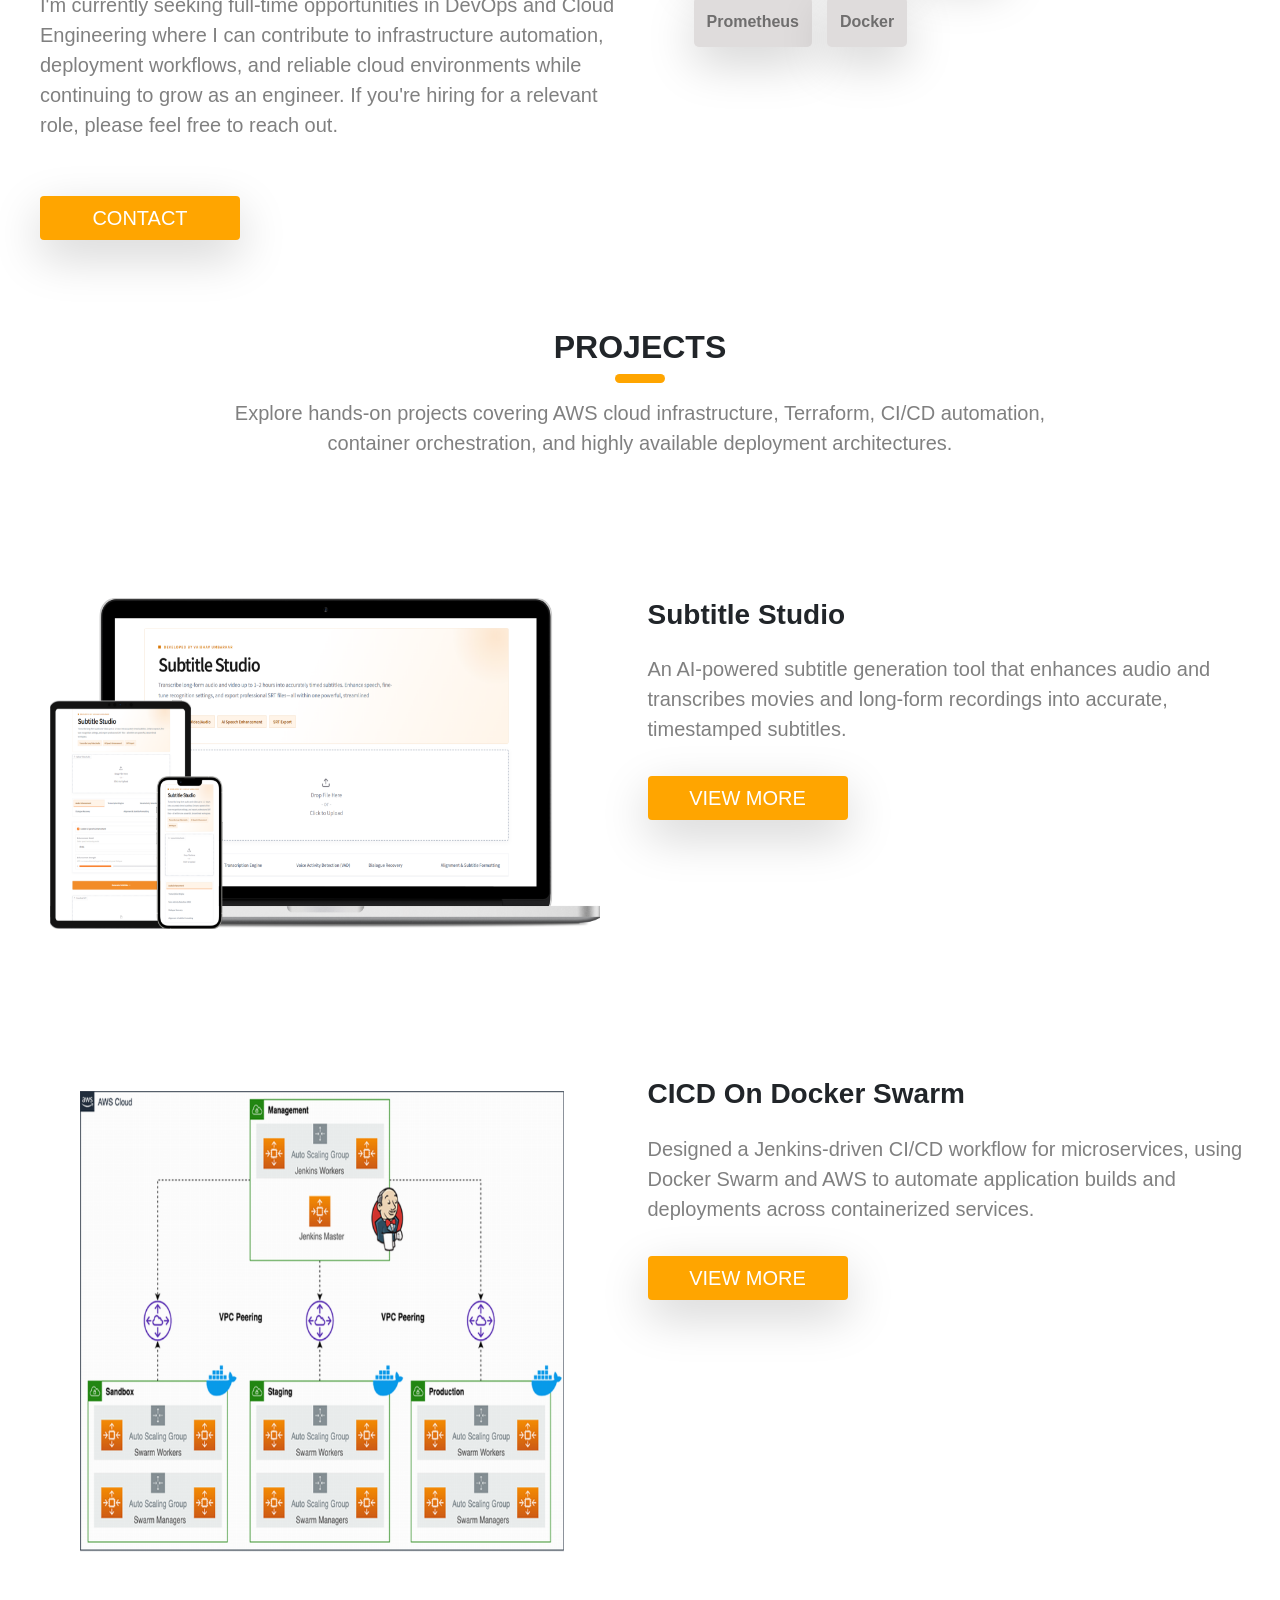
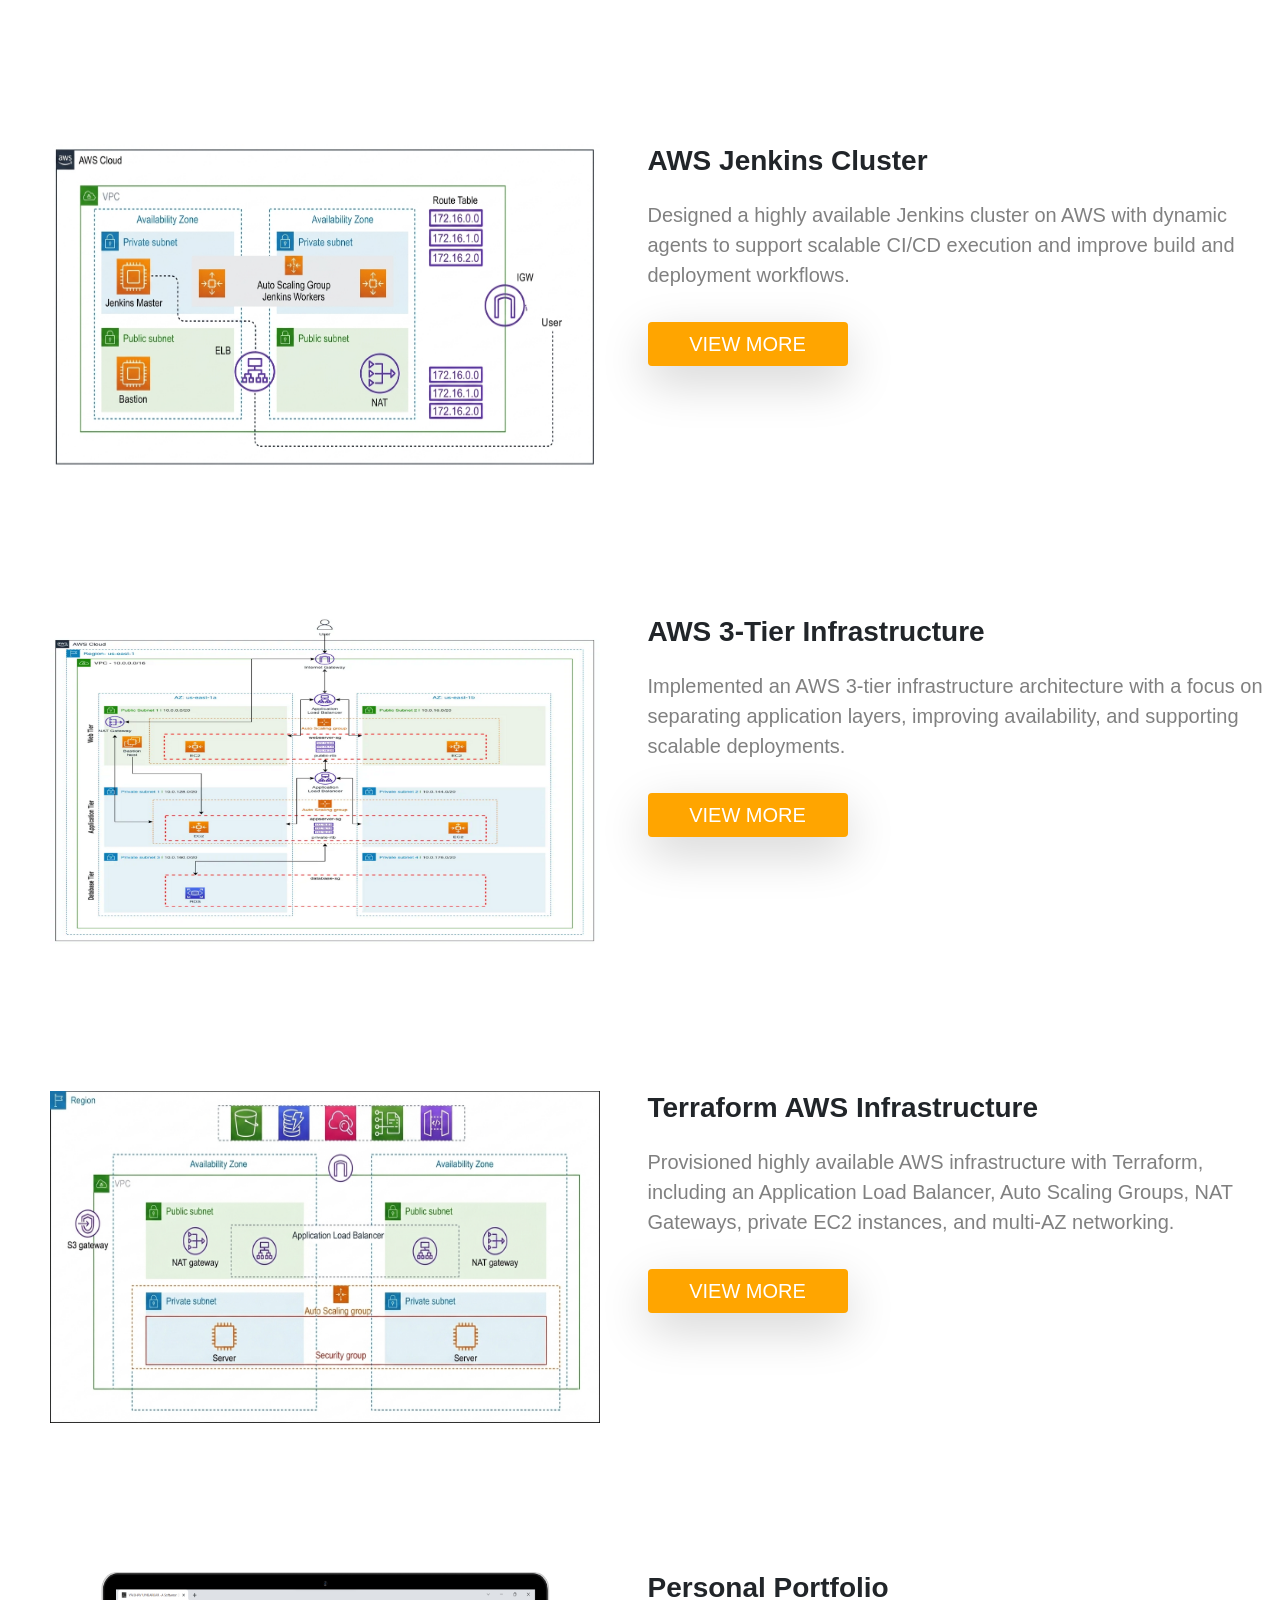
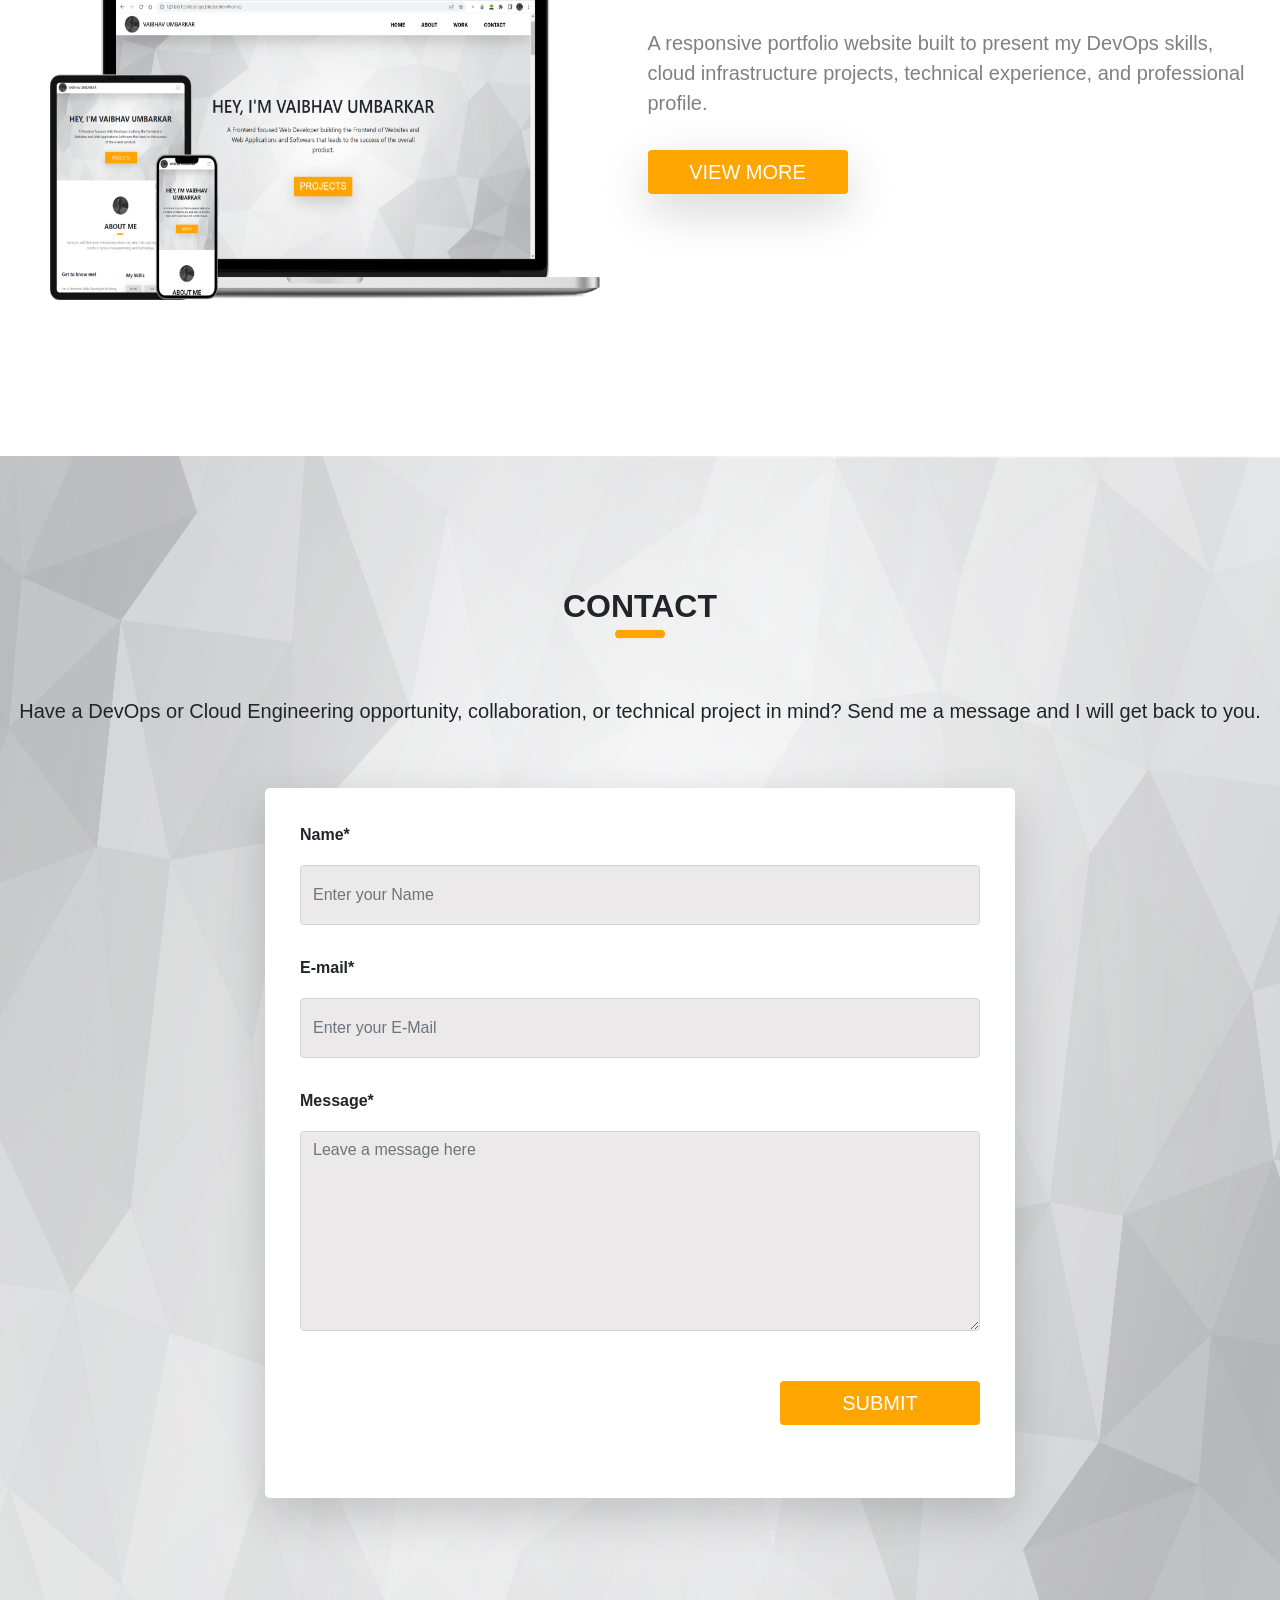
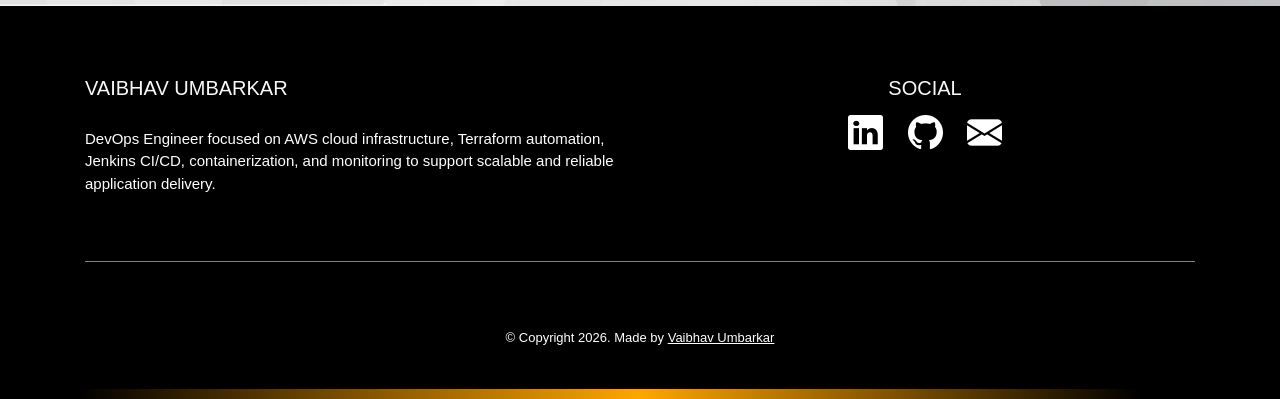
==== commit 1b71264c: "Edit index.html" ====
--- a/index.html
+++ b/index.html
@@ -178,7 +178,7 @@
             <img class="project_img" src="img/img4.png" alt="personal_portfolio">
         </section>
         <section class="center_content col-lg-6">
-            <h3 class="project_title"><b>Microservices CICD On Docker Swarm</b></h3>
+            <h3 class="project_title"><b>CICD On Docker Swarm</b></h3>
             <p class="project_para">Designed a Jenkins-driven CI/CD workflow for microservices, using Docker Swarm and AWS to automate application builds and deployments across containerized services.</p>
             <button class="button btn shadow-lg mt-3">
                 <a class="button" id="text_decoration_none" href="https://github.com/vaibhav-umbarkar/microservices-cicd-on-docker-swarm">VIEW MORE</a>
@@ -191,7 +191,7 @@
             <img class="project_img" src="img/img1.png" alt="personal_portfolio">
         </section>
         <section class="center_content col-lg-6">
-            <h3 class="project_title"><b>AWS Jenkins Cluster (HA + Dynamic Agents)</b></h3>
+            <h3 class="project_title"><b>AWS Jenkins Cluster</b></h3>
             <p class="project_para">Designed a highly available Jenkins cluster on AWS with dynamic agents to support scalable CI/CD execution and improve build and deployment workflows.</p>
             <button class="button btn shadow-lg mt-3">
                 <a class="button" id="text_decoration_none" href="https://github.com/vaibhav-umbarkar/aws-jenkins-ha-cluster">VIEW MORE</a>
@@ -204,7 +204,7 @@
             <img class="project_img" src="img/img2.png" alt="personal_portfolio">
         </section>
         <section class="center_content col-lg-6">
-            <h3 class="project_title"><b>AWS 3-Tier Infrastructure (HA + Scalable)</b></h3>
+            <h3 class="project_title"><b>AWS 3-Tier Infrastructure</b></h3>
             <p class="project_para">Implemented an AWS 3-tier infrastructure architecture with a focus on separating application layers, improving availability, and supporting scalable deployments.</p>
             <button class="button btn shadow-lg mt-3">
                 <a class="button" id="text_decoration_none" href="https://github.com/vaibhav-umbarkar/aws-3tier-ha-infrastructure">VIEW MORE</a>
@@ -217,7 +217,7 @@
             <img class="project_img" src="img/img3.png" alt="personal_portfolio">
         </section>
         <section class="center_content col-lg-6">
-            <h3 class="project_title"><b>AWS + Terraform (HA Infrastructure)</b></h3>
+            <h3 class="project_title"><b>Terraform AWS Infrastructure</b></h3>
             <p class="project_para">Provisioned highly available AWS infrastructure with Terraform, including an Application Load Balancer, Auto Scaling Groups, NAT Gateways, private EC2 instances, and multi-AZ networking.</p>
             <button class="button btn shadow-lg mt-3">
                 <a class="button" id="text_decoration_none" href="https://github.com/vaibhav-umbarkar/aws-terraform-ha-infrastructure">VIEW MORE</a>
@@ -230,7 +230,7 @@
             <img class="project_img" src="img/img.png" alt="personal_portfolio">
         </section>
         <section class="center_content col-lg-6">
-            <h3 class="project_title"><b>Personal Portfolio (Responsive)</b></h3>
+            <h3 class="project_title"><b>Personal Portfolio</b></h3>
             <p class="project_para">A responsive portfolio website built to present my DevOps skills, cloud infrastructure projects, technical experience, and professional profile.</p>
             <button class="button btn shadow-lg mt-3">
                 <a class="button" id="text_decoration_none" href="#">VIEW MORE</a>
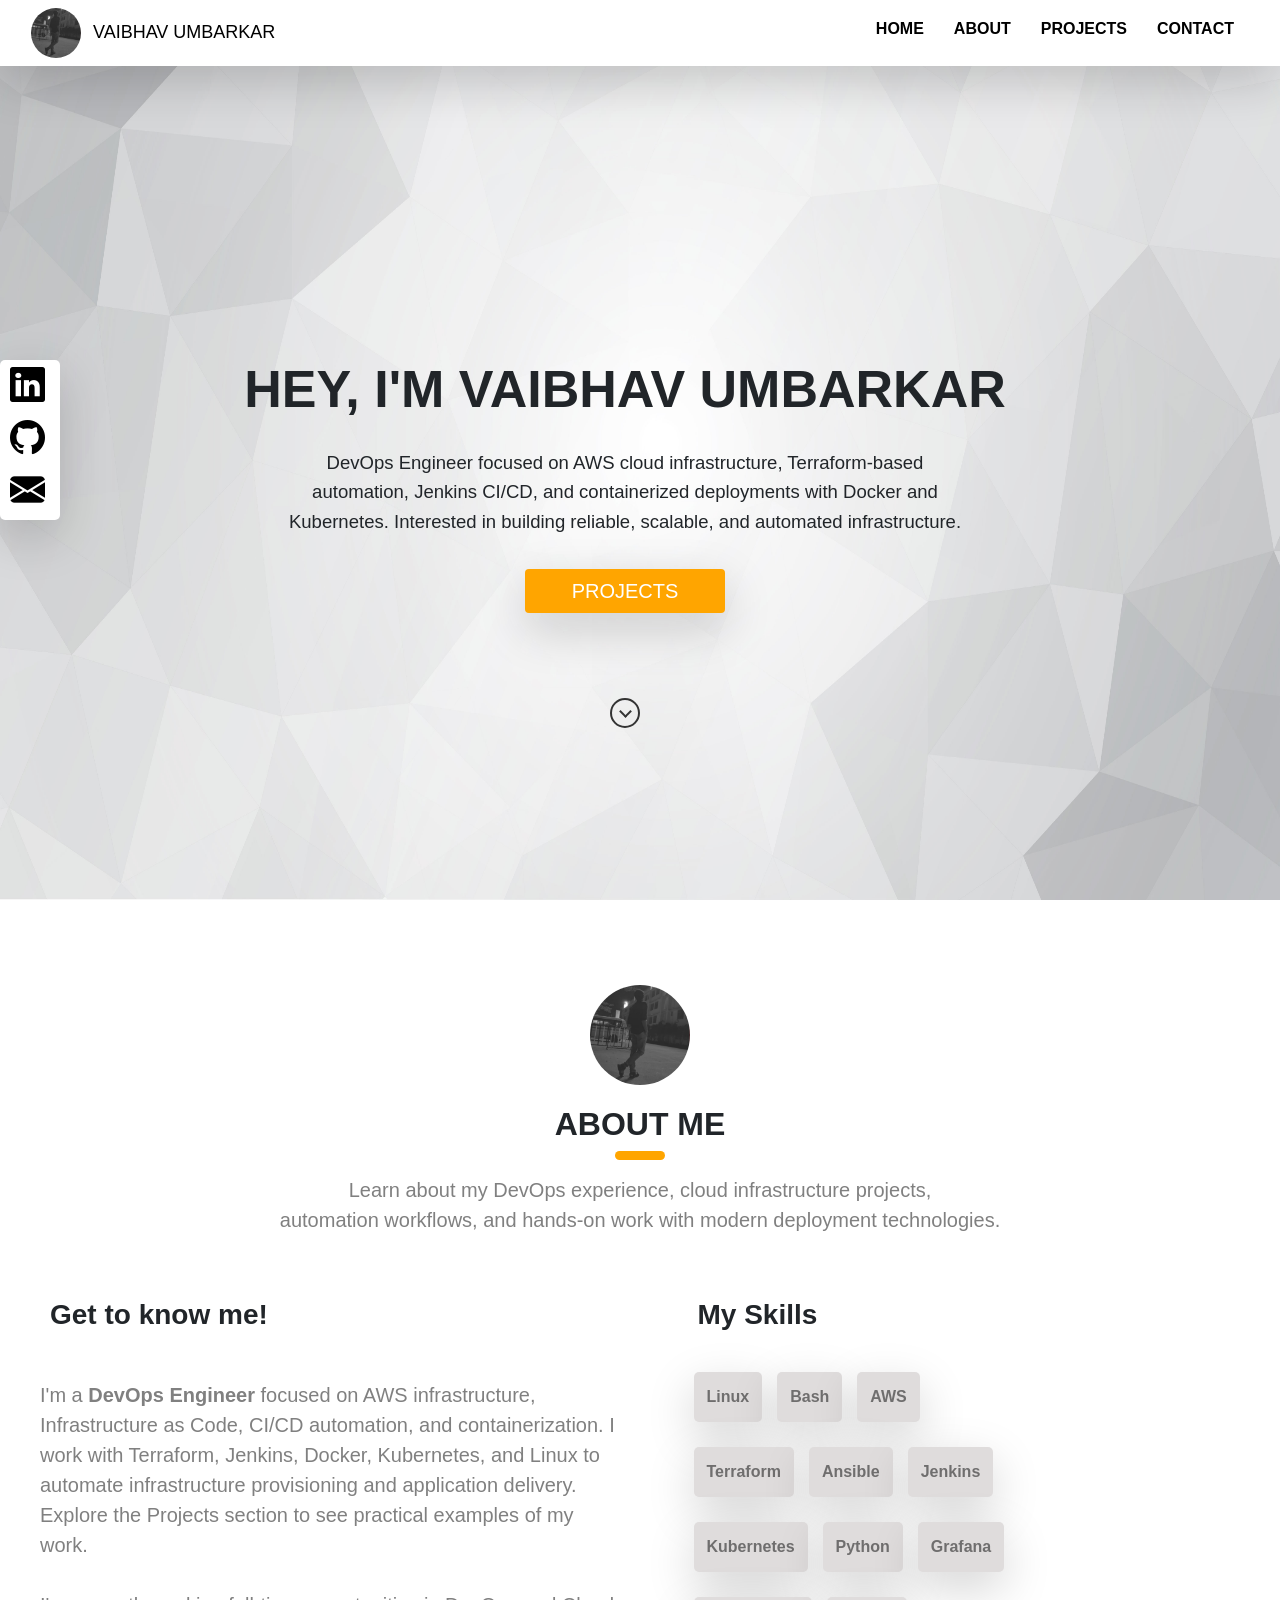
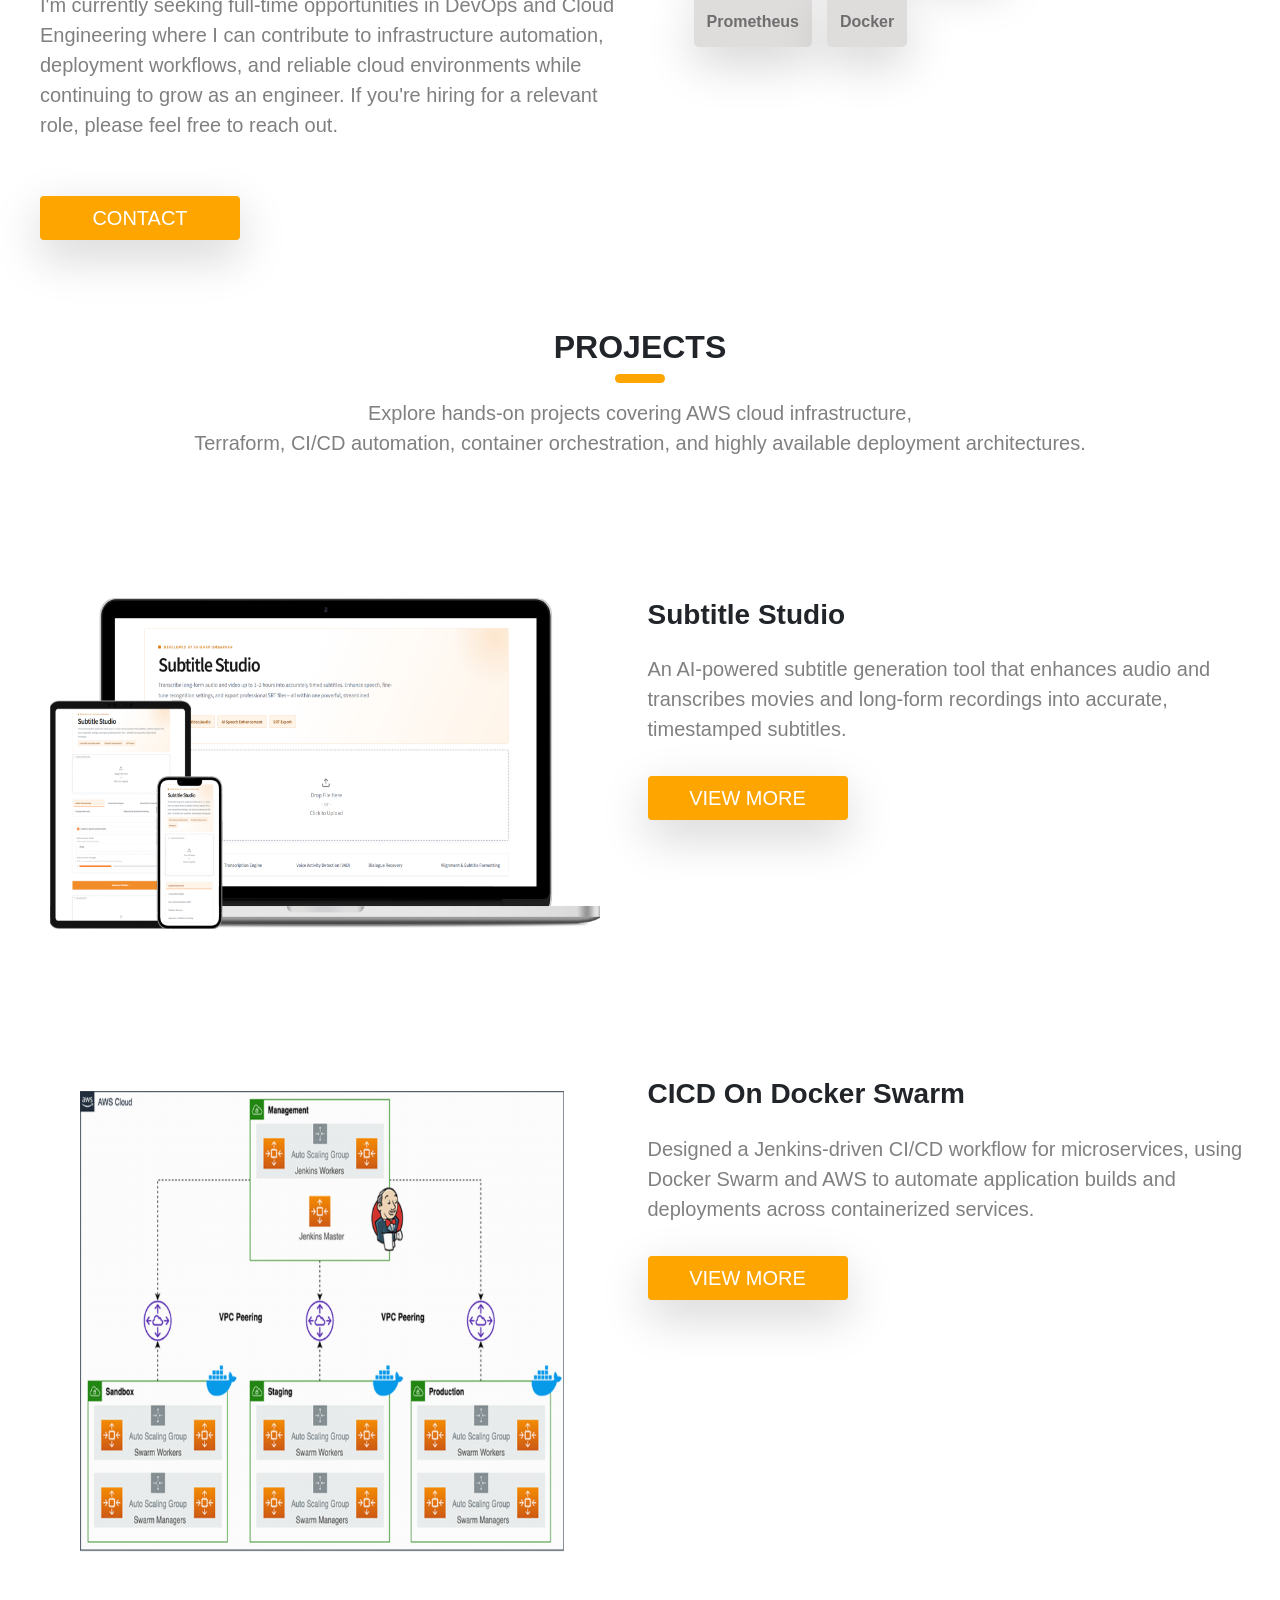
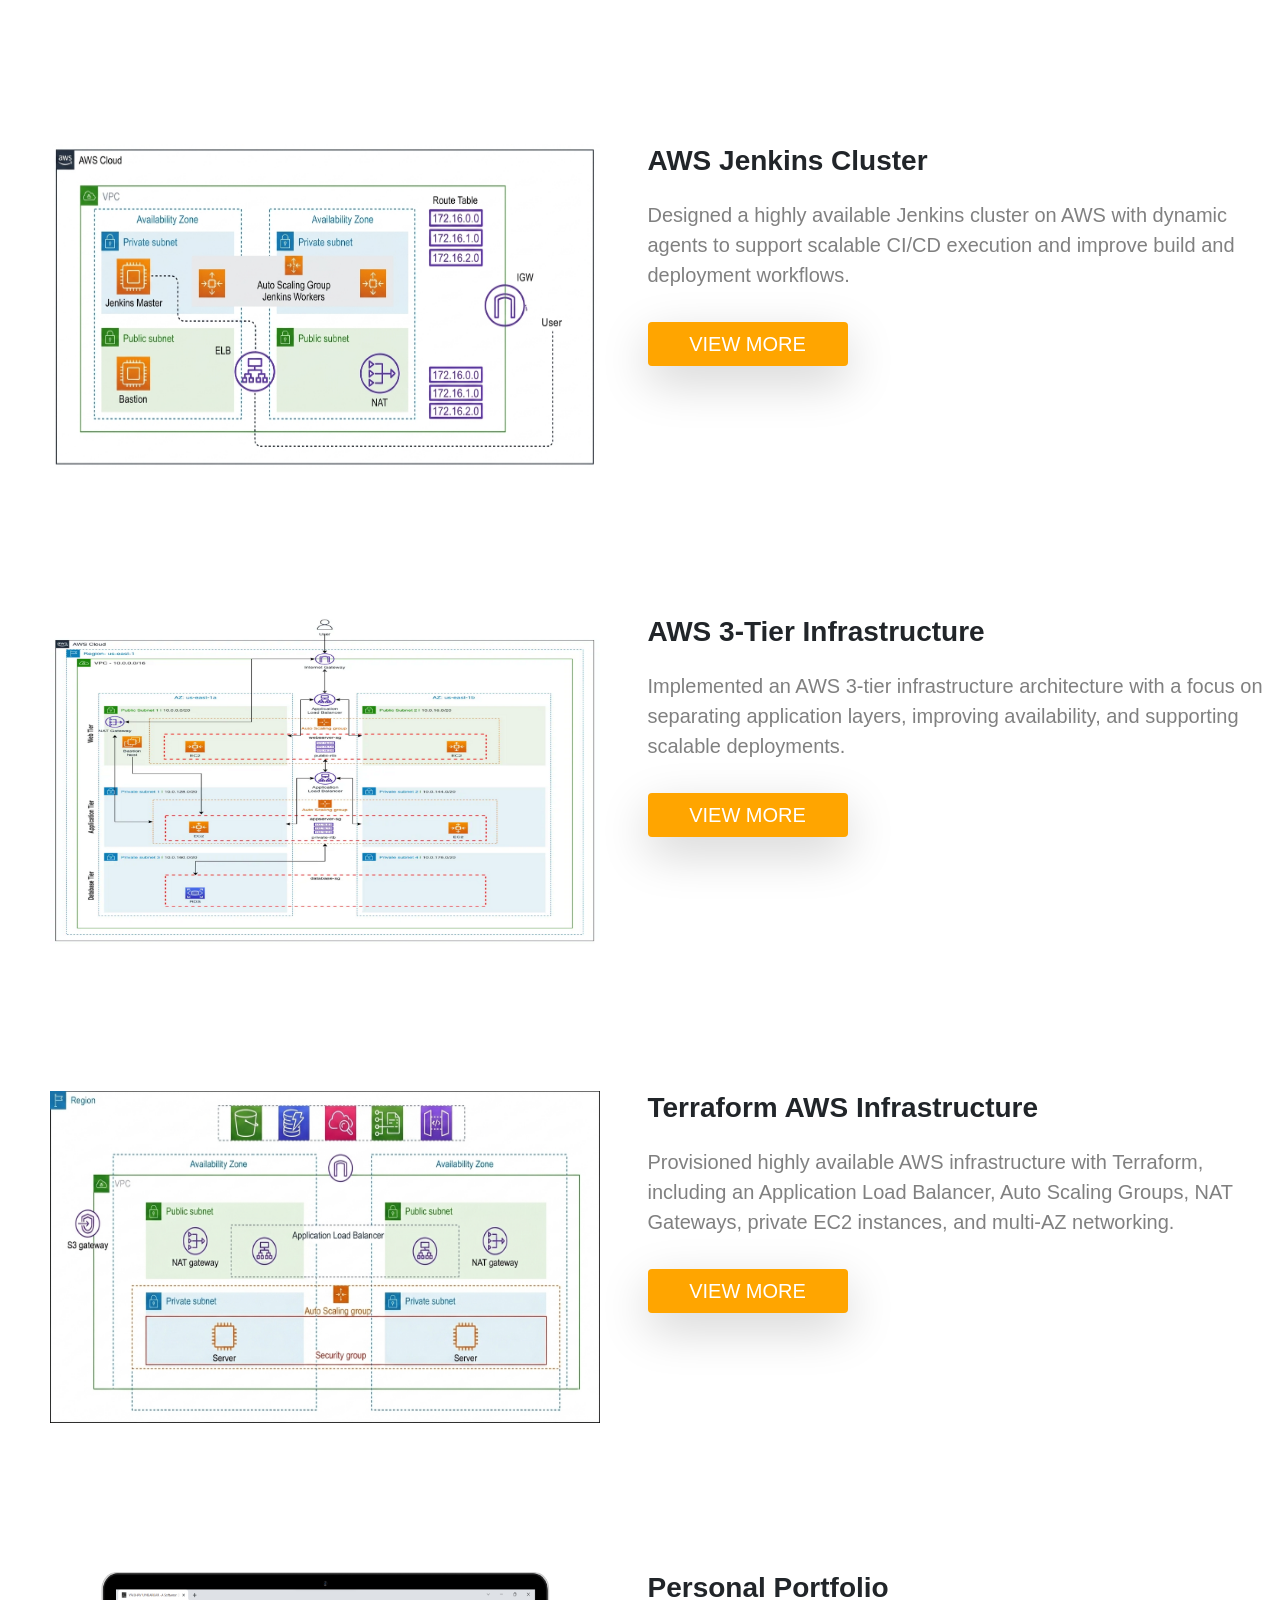
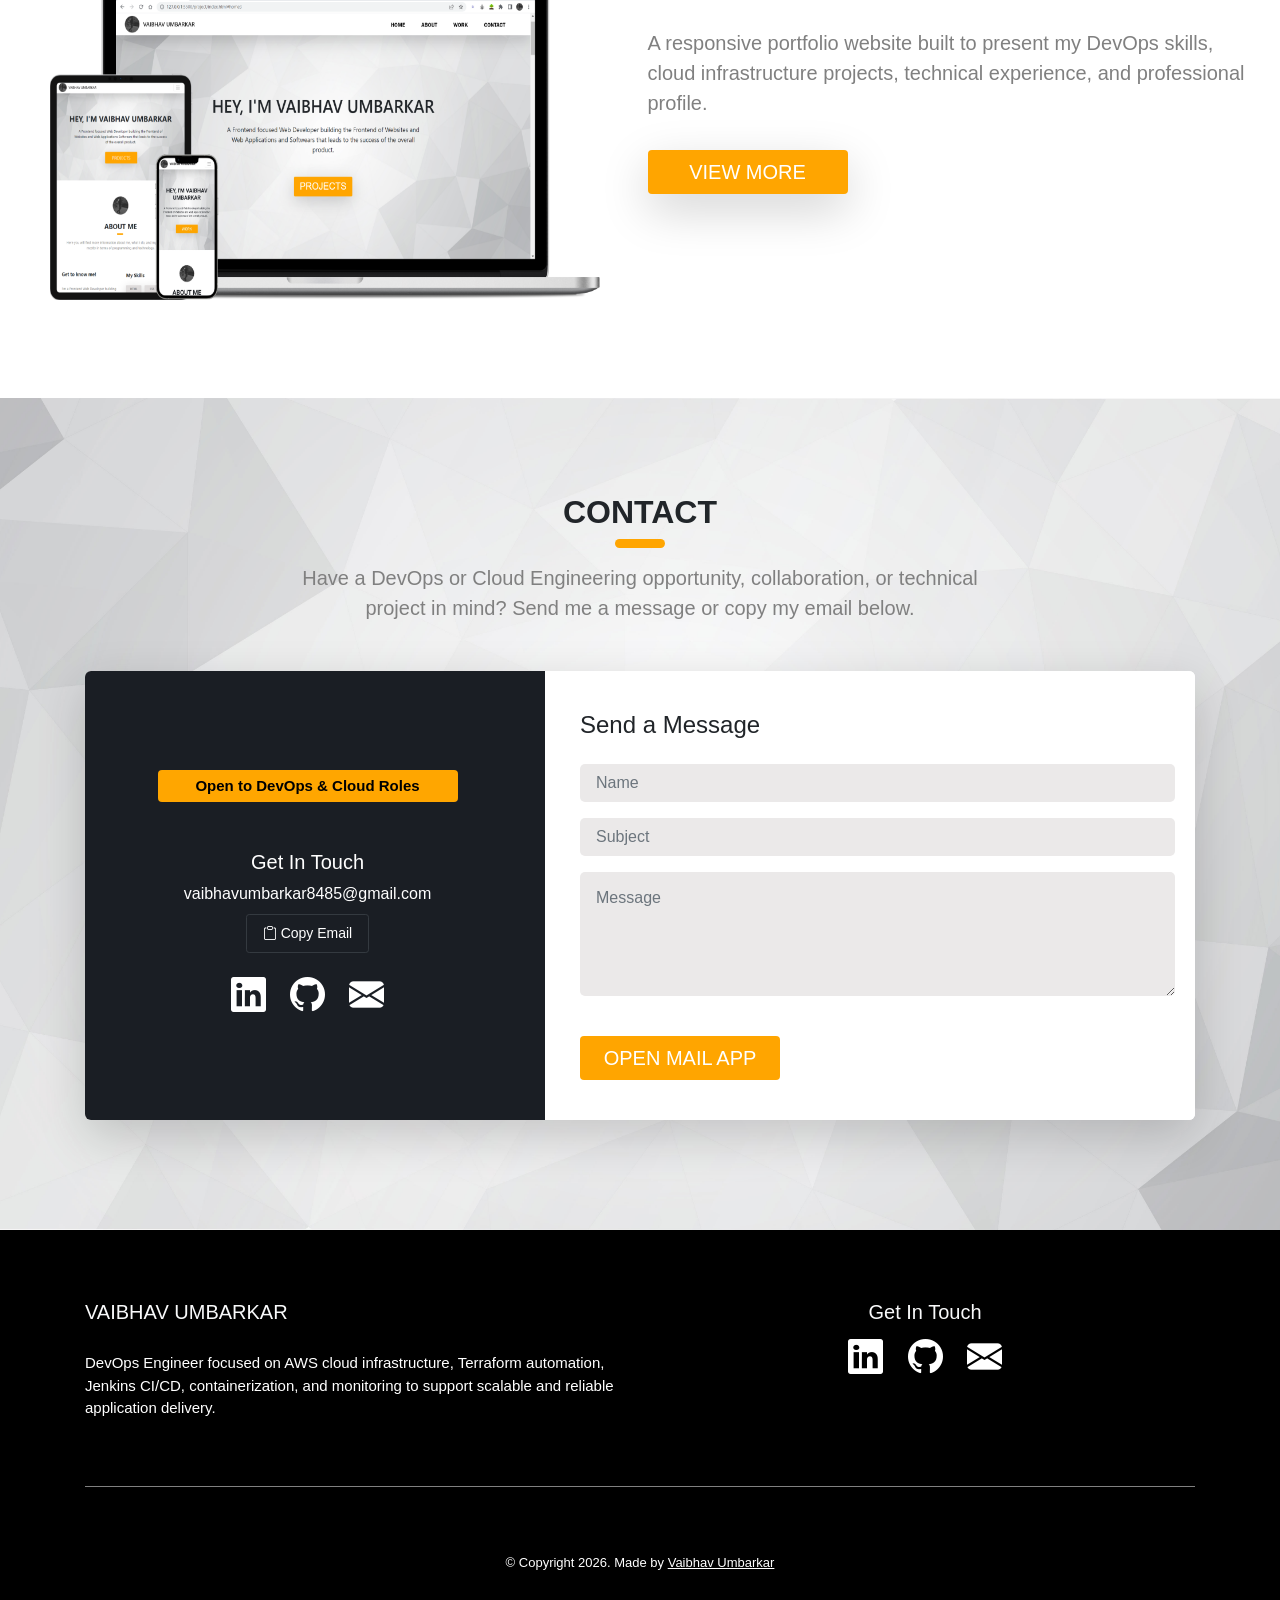
==== commit dbd18d06: "Change layout of contact" ====
--- a/index.html
+++ b/index.html
@@ -156,12 +156,12 @@
     <section class="container-fluid text-center mt-5">
         <h2><B>PROJECTS</B></h2>
         <hr class="text_underline">
-        <p class="about_para">Explore hands-on projects covering AWS cloud infrastructure, Terraform, CI/CD automation, <br> container orchestration, and highly available deployment architectures.</p>
-    </section>
-
-    <section class="project_div row mr-0">
-        <section class="col-lg-6">
-            <img class="project_img" src="img/img-5.png" alt="subtitle_studio">
+        <p class="about_para">Explore hands-on projects covering AWS cloud infrastructure, <br> Terraform, CI/CD automation, container orchestration, and highly available deployment architectures.</p>
+    </section>
+
+    <section class="project_div row mr-0">
+        <section class="col-lg-6">
+            <img class="project_img" src="img/img5.png" alt="subtitle_studio">
         </section>
         <section class="center_content col-lg-6">
             <h3 class="project_title"><b>Subtitle Studio</b></h3>
@@ -237,35 +237,81 @@
             </button>
         </section>
     </section>
-    
+
     <!-- CONTACT SECTION -->
-    <section class="relative_section mt-5">
-        <h2 class="form_title"><B>CONTACT</B></h2>
-        <hr class="text_underline_contact">
-        <img class="footer_bg_img" src="img/bg_img.jpg" alt="bg_img" id="contact">
-        <p class="form_para">Have a DevOps or Cloud Engineering opportunity, collaboration, or technical project in mind? Send me a message and I will get back to you.</p>
-        <section class="form_section container shadow-lg">    
-            <form class="form_div" id="myForm" method="POST" action="https://formsubmit.co/vaibhavumbarkar8485@gmail.com">
-                <section class="form-group">
-                  <label for="name"><b>Name*</b></label>
-                  <input id="input_tag" type="text" name="Name" class="form-control" placeholder="Enter your Name" required>
-                </section>
-                <section class="form-group">
-                  <label class="label_text" for="email"><b>E-mail*</b></label>
-                  <input id="input_tag" type="email" name="Email" class="form-control" placeholder="Enter your E-Mail" required>
-                </section>
-                <div class="form-floating">
-                    <label class="label_text" for="text"><b>Message*</b></label>
-                    <textarea id="input_tag" type="text" name="Message" class="form-control" placeholder="Leave a message here" id="floatingTextarea2" style="height: 200px" required></textarea>
+    <section id="contact" class="contact_wrapper">
+        <div class="container">
+            <div class="text-center">
+                <h2><b>CONTACT</b></h2>
+                <hr class="text_underline">
+                <p class="about_para mx-auto" style="max-width: 700px;">
+                    Have a DevOps or Cloud Engineering opportunity, collaboration, or technical project in mind? Send me a message or copy my email below.
+                </p>
+            </div>
+        
+            <div class="contact_card shadow-lg mt-5">
+                <div class="row g-0 align-items-stretch">
+                    <!-- Left Column: Direct Details (Aligns with Footer Left Column) -->
+                    <div class="col-lg-5 contact_info_side">
+                        <span class="availability_pill container">Open to DevOps &amp; Cloud Roles</span>
+                        
+                        <h5 class="fw-bold mt-5 display-6">Get In Touch</h5>
+                        <div class="mb-3">
+                            <a href="mailto:vaibhavumbarkar8485@gmail.com" class="fw-bold text-white text-decoration-none d-block mb-2">vaibhavumbarkar8485@gmail.com</a>
+                            <button type="button" onclick="copyEmailAddress()" class="btn btn-sm btn-outline-dark text-white px-3 py-2">
+                                <i class="bi bi-clipboard me-1"></i> <span id="copyLabel">Copy Email</span>
+                            </button>
+                        </div>
+                        <section>
+                            <a class="social_icons_2" href="https://www.linkedin.com/in/vaibhav-umbarkar-832a65392"><i class="bi bi-linkedin"></i></a>
+                            <a class="social_icons_2" href="https://www.github.com/vaibhav-umbarkar"><i class="bi bi-github"></i></a>
+                            <a class="social_icons_2" href="mailto:vaibhavumbarkar8485@gmail.com"><i class="bi bi-envelope-fill"></i></a>
+                        </section>
+                    </div>
+                
+                    <!-- Right Column: No-API Mailto Composer (Aligns with Footer Right Column) -->
+                    <div class="col-lg-7 contact_form_side">
+                        <h4 class="mb-4">Send a Message</h4>
+                        <form onsubmit="openMailClient(event)" class="w-100">
+                            <div class="row g-3">
+                                <div class="col-12">
+                                    <input id="senderName" type="text" class="form-control contact_input" placeholder="Name" required>
+                                </div>
+                                <div class="col-12">
+                                    <input id="senderSubject" type="text" class="form-control contact_input" placeholder="Subject" required>
+                                </div>
+                                <div class="col-12">
+                                    <textarea id="senderMsg" class="form-control contact_input" rows="4" placeholder="Message" required></textarea>
+                                </div>
+                                <div class="col-12 text-end mt-4">
+                                    <button type="submit" class="button_2 btn mt-0">OPEN MAIL APP</button>
+                                </div>
+                            </div>
+                        </form>
+                    </div>
                 </div>
-                <section class="submit_btn_section form-group">
-                    <button class="button_2 btn" id="btn" type="submit">SUBMIT</button>
-                </section>
-                <input type="hidden" name="_captcha" value="true">
-                <input type="hidden" name="_next" value="__URL__/pages/thank_you.html">
-            </form>
-        </section>
-    </section>
+            </div>
+        </div>
+    </section>
+    
+    <script>
+        function openMailClient(e) {
+            e.preventDefault();
+            const name = document.getElementById("senderName").value.trim();
+            const subject = document.getElementById("senderSubject").value.trim();
+            const msg = document.getElementById("senderMsg").value.trim();
+            const mailtoUrl = `mailto:vaibhavumbarkar8485@gmail.com?subject=${encodeURIComponent(subject + " - from " + name)}&body=${encodeURIComponent("Hi Vaibhav,\n\n" + msg + "\n\nBest,\n" + name)}`;
+            window.location.href = mailtoUrl;
+        }
+    
+        function copyEmailAddress() {
+            navigator.clipboard.writeText("vaibhavumbarkar8485@gmail.com").then(() => {
+                const label = document.getElementById("copyLabel");
+                label.textContent = "Copied!";
+                setTimeout(() => { label.textContent = "Copy Email"; }, 2000);
+            });
+        }
+    </script>
     
     <!-- FOOTER SECTION -->
     <section class="container-fluid" style="background-color: black;">
@@ -277,7 +323,7 @@
                 </section>
                 <section class="social_section col-md-6">
                     <section class="social_icons_align">
-                        <h5 class="text-light">SOCIAL</h5>
+                        <h5 class="text-light">Get In Touch</h5>
                     </section>
                     <section class="social_icons_align">
                         <a class="social_icons_2" href="https://www.linkedin.com/in/vaibhav-umbarkar-832a65392"><i class="bi bi-linkedin"></i></a>
--- a/style/style.css
+++ b/style/style.css
@@ -279,61 +279,83 @@
   font-size: 20px;
 }
 
-/* =========================================================
-   Contact form and footer background
-   ========================================================= */
-.form_div {
-  padding: 35px 20px 30px;
-}
-
-.form_title {
-  position: absolute;
-  top: 20%;
-  left: 50%;
-  transform: translate(-50%, -50%);
-}
-
-.form_para {
-  position: absolute;
-  top: 26%;
-  left: 50%;
-  width: 100%;
-  margin-top: 30px;
-  transform: translate(-50%, -50%);
-  font-size: 20px;
-  text-align: center;
-}
-
-.footer_bg_img {
-  width: 100%;
-  height: 1150px;
-  margin-top: 100px;
-}
-
-.form_section {
-  position: absolute;
-  top: 63%;
-  left: 50%;
-  width: min(750px, 92%);
-  height: 710px;
-  transform: translate(-50%, -50%);
+.contact_wrapper {
+  margin-top: 90px;
+  padding: 95px 0 110px;
+  background: url("../img/bg_img.jpg") center / cover no-repeat;
+}
+
+.contact_card {
+  background-color: #fff;
+  border-radius: 6px;
+  overflow: hidden;
+}
+
+.contact_info_side {
+  text-align: center;
+  padding: 40px 35px;
+  background-color: #1a1e24;
+  color: #ffffff; 
+  border-right: none;
+  border-radius: 8px 0 0 8px; 
+  display: flex;
+  flex-direction: column;
+  justify-content: center;  
+}
+
+.contact_form_side {
+  padding: 40px 35px;
+  background-color: #fff;
+}
+
+.availability_pill {
+  width: 300px;
+  display: inline-block;
+  padding: 5px;
+  border-radius: 4px;
+  background-color: rgb(255, 166, 0);
+  color: #000000;
+  font-size: 15px;
+  font-weight: 700;
+}
+
+.mini_tag {
+  padding: 5px 12px;
+  border-radius: 4px;
+  background-color: rgb(223, 220, 220);
+  color: #555;
+  font-size: 13px;
+  font-weight: 700;
+}
+
+.contact_input {
+  display: block;
+  width: 100%;              /* Forces full width */
+  box-sizing: border-box;   /* Keeps padding inside the width */
+  padding: 14px 16px;
+  border: 0;
   border-radius: 5px;
-  background-color: #fff;
-}
-
-.label_text {
-  margin-top: 15px;
-}
-
-#input_tag {
-  height: 60px;
-  margin-top: 10px;
   background-color: rgb(235, 233, 233);
-}
-
-.submit_btn_section {
-  text-align: right;
-}
+  color: #555;
+  margin-bottom: 16px;
+}
+
+.contact_input:focus {
+  background-color: rgb(235, 233, 233);
+  box-shadow: 0 0 0 2px orange;
+}
+
+@media (max-width: 991.98px) {
+  .contact_info_side {
+    border-right: 0;
+    border-bottom: 1px solid #ececec;
+  }
+}
+
+
+
+
+
 
 /* =========================================================
    Footer
